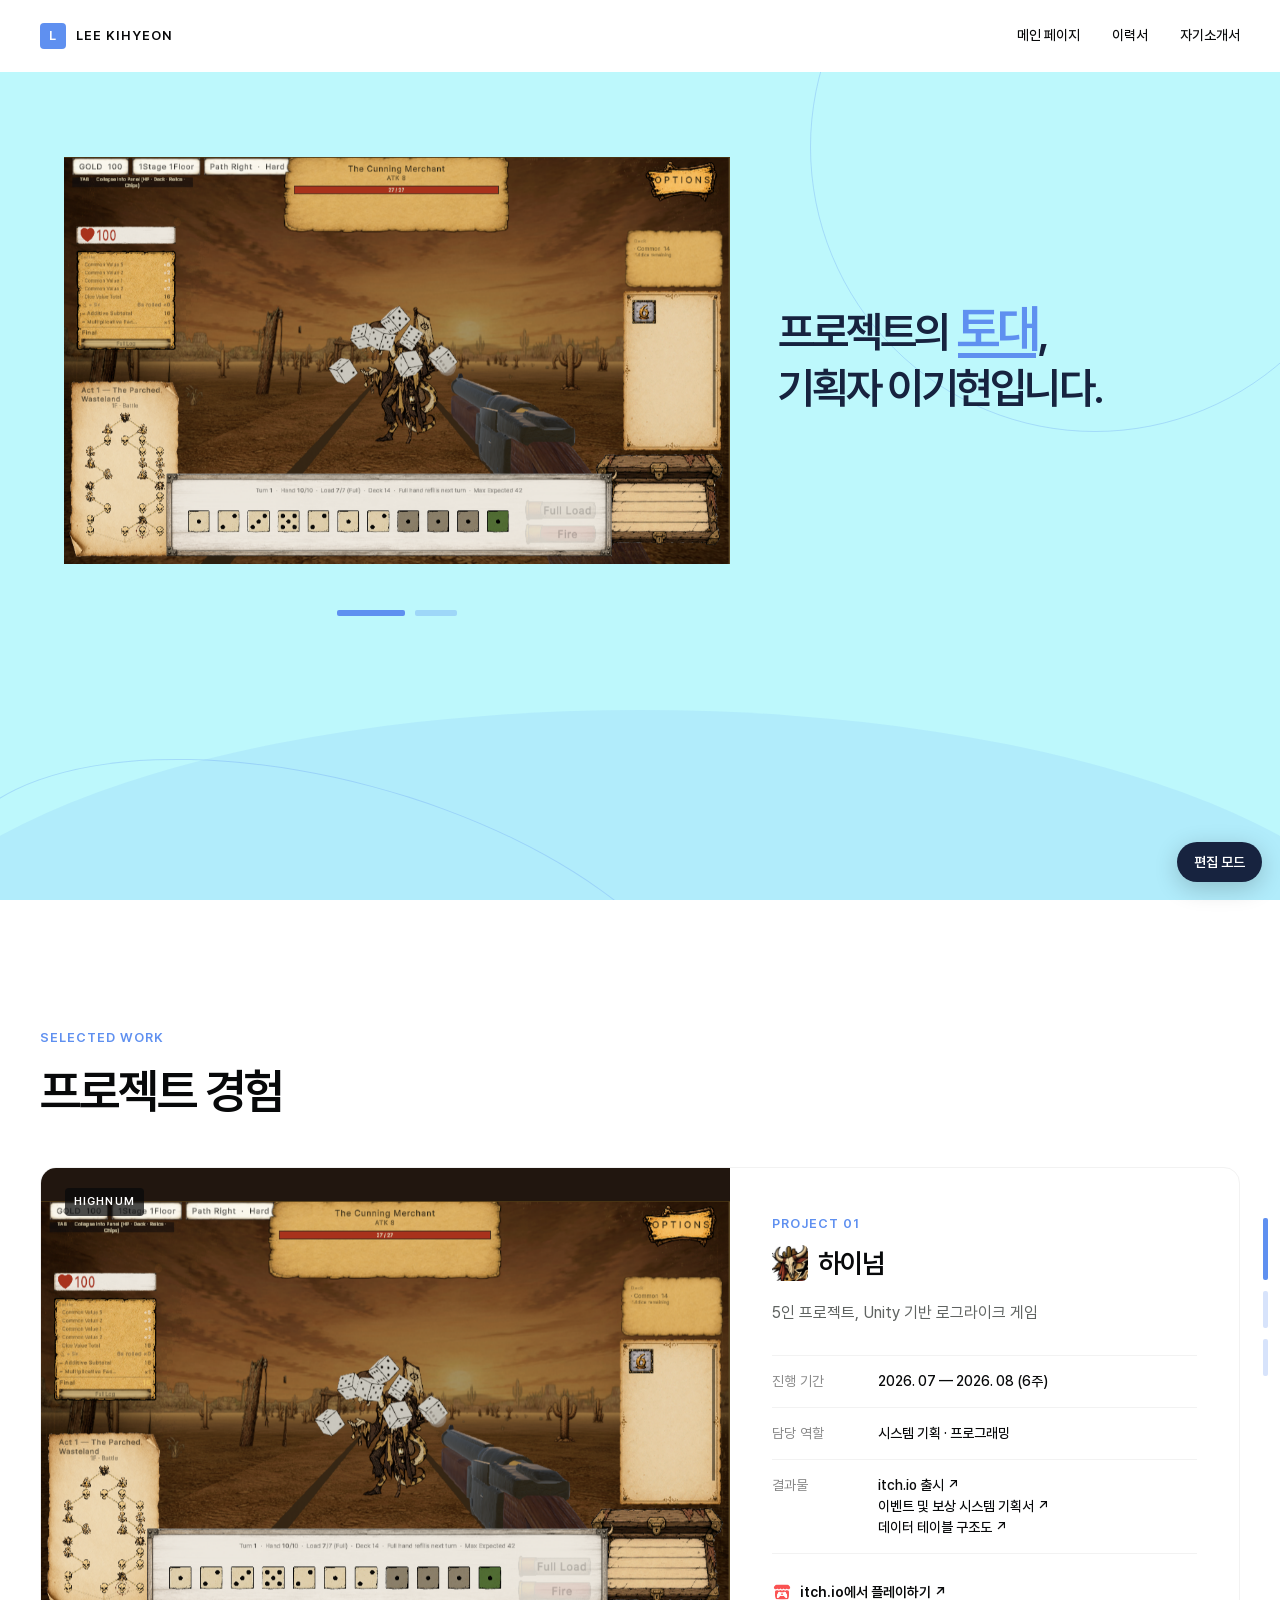
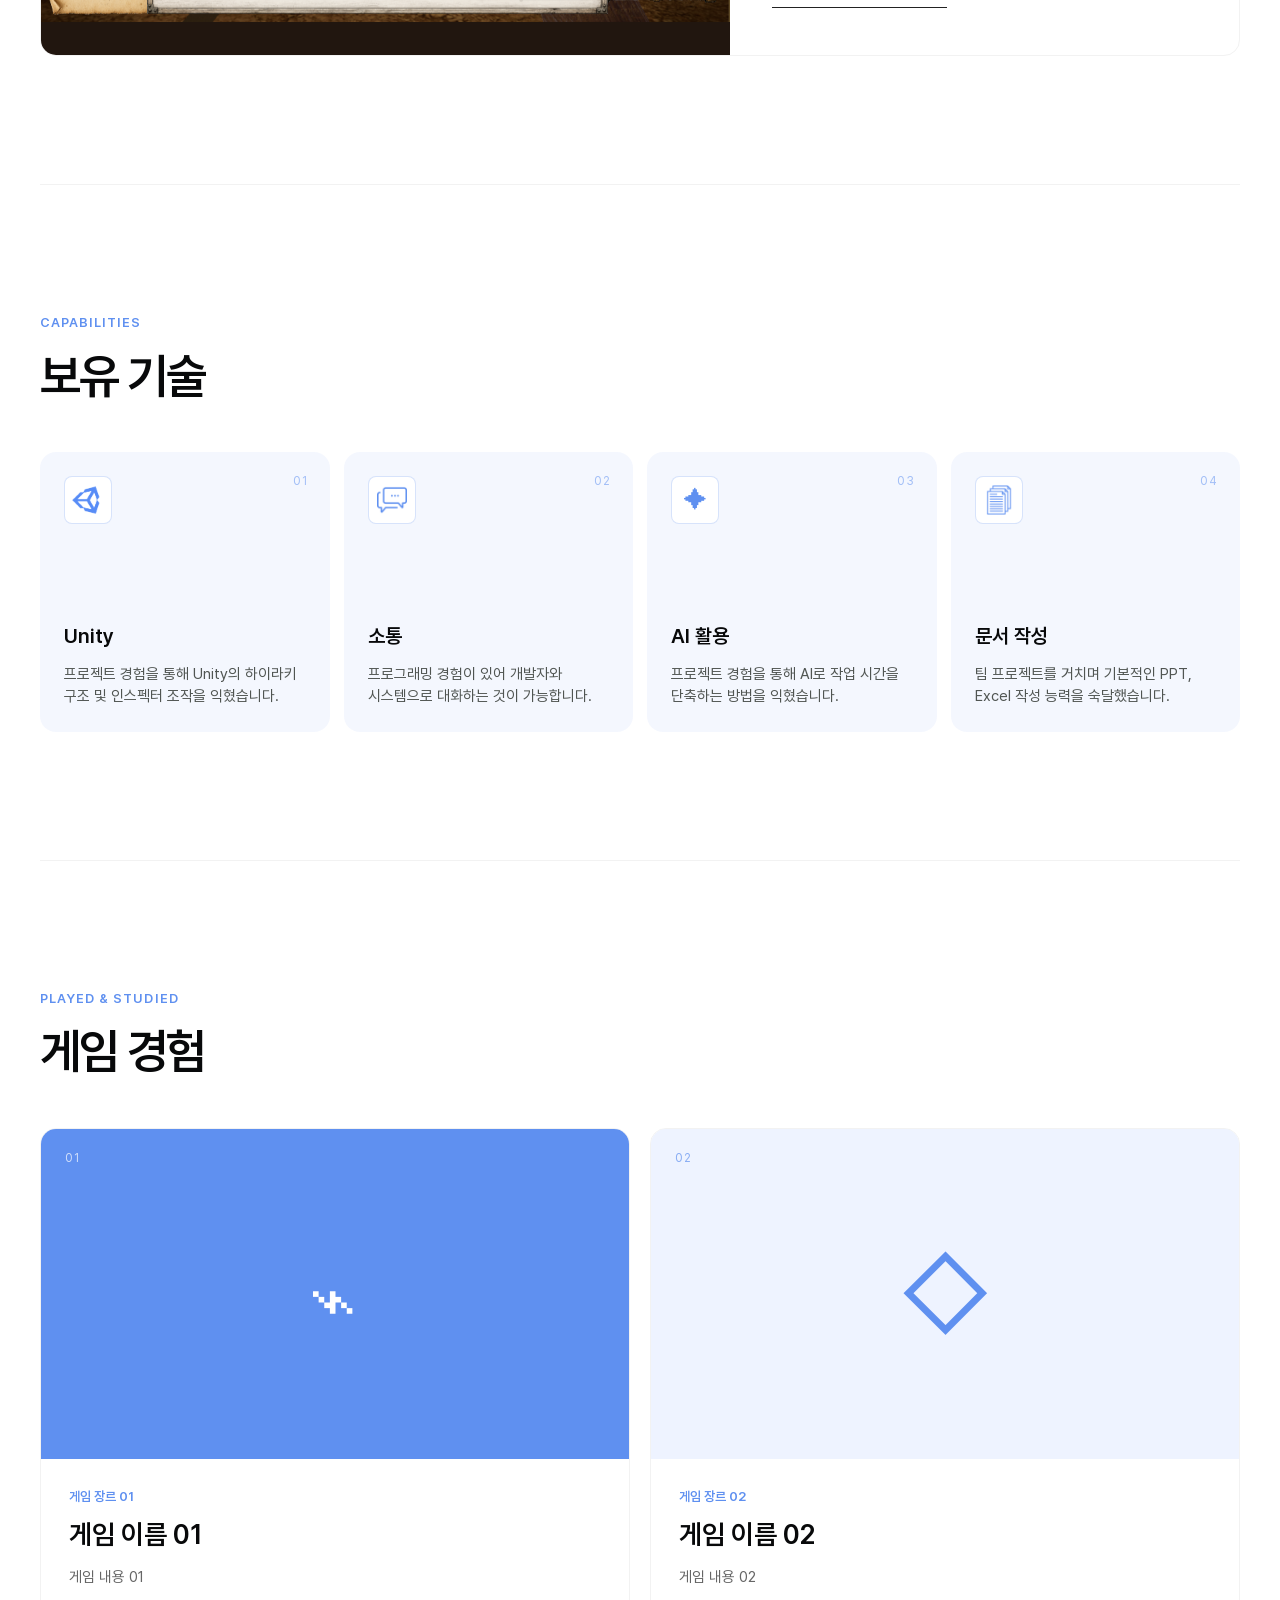
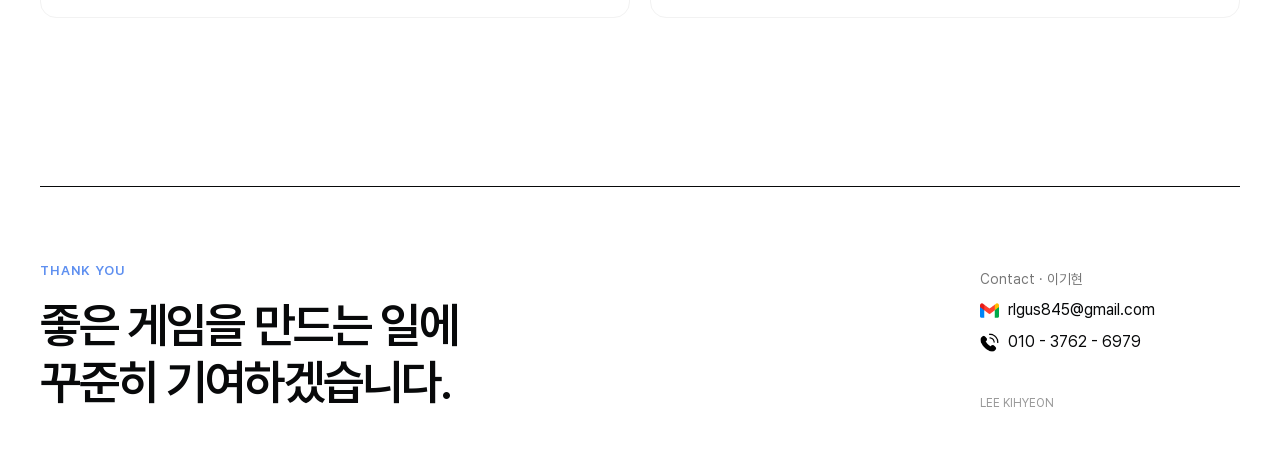
==== index.html @ 704b7b25 "Update portfolio headline and Minestock team size" ====
<!doctype html>
<html lang="ko"><head>
  <meta charset="utf-8">
  <meta name="viewport" content="width=device-width, initial-scale=1, viewport-fit=cover">
  <meta name="theme-color" content="#5F90F0">
  <title>이기현 | 게임 기획 포트폴리오</title>
  <link rel="stylesheet" href="editor.css">
  <style>
    @font-face{font-family:Pretendard;src:url("fonts/Pretendard-Regular.woff2") format("woff2");font-weight:400;font-display:swap}
    @font-face{font-family:Pretendard;src:url("fonts/Pretendard-Medium.woff2") format("woff2");font-weight:500;font-display:swap}
    @font-face{font-family:Pretendard;src:url("fonts/Pretendard-SemiBold.woff2") format("woff2");font-weight:600;font-display:swap}
    :root{--mint:#5F90F0;--ink:#08090a;--mist:#f2f2f2;--cloud:#dddddd}*{box-sizing:border-box}html{scroll-behavior:smooth;-webkit-text-size-adjust:100%}body{margin:0;color:var(--ink);background:#fff;font-family:Pretendard,-apple-system,BlinkMacSystemFont,"Apple SD Gothic Neo",sans-serif;font-size:16px;line-height:1.5;word-break:keep-all;-webkit-font-smoothing:antialiased}a{color:inherit;text-decoration:none}.topbar{position:sticky;top:0;z-index:10;display:flex;align-items:center;justify-content:space-between;height:72px;padding:0 max(24px,calc((100vw - 1200px)/2));background:#fff}.brand{display:flex;gap:10px;align-items:center;font-size:13px;font-weight:600;letter-spacing:.08em}.brand-mark{display:grid;place-items:center;width:26px;height:26px;border-radius:4px;background:var(--mint);color:#fff}nav{display:flex;gap:32px;font-size:14px;font-weight:500}nav a{padding:8px 0;border-bottom:1px solid transparent}nav a:hover{color:var(--mint);border-color:var(--mint)}
    .hero{position:relative;display:grid;min-height:calc(100svh - 72px);place-items:center;overflow:hidden;padding:80px 24px;color:#fff;background:var(--mint);isolation:isolate;text-align:center}.hero:before{position:absolute;z-index:-2;right:-10%;bottom:-45%;left:-10%;height:68%;border-radius:50% 50% 0 0;background:rgba(255,255,255,.12);content:""}.orbit{position:absolute;z-index:-1;border:1px solid rgba(255,255,255,.2);border-radius:50%}.orbit.one{top:-210px;right:-100px;width:570px;height:570px}.orbit.two{bottom:-240px;left:-5%;width:780px;height:360px;transform:rotate(15deg)}.hero-copy{max-width:850px}.eyebrow{margin:0 0 16px;color:var(--mint);font-size:13px;font-weight:600;letter-spacing:.08em}.hero .eyebrow{display:flex;justify-content:center;align-items:center;gap:9px;color:#fff}.hero .eyebrow:before{width:6px;height:6px;border-radius:50%;background:#fff;content:""}.hero h1{margin:0;font-size:clamp(44px,6vw,76px);font-weight:600;line-height:1.08;letter-spacing:-.05em}.hero em{position:relative;font-style:normal}.hero em:after{position:absolute;right:2px;bottom:-6px;left:2px;height:5px;background:#fff;content:""}.primary-button{display:inline-flex;gap:28px;align-items:center;min-height:46px;margin-top:42px;padding:10px 16px;border-radius:4px;background:var(--ink);font-size:15px;font-weight:500;box-shadow:0 2px 4px rgba(0,0,0,.08)}
    .section{max-width:1200px;margin:0 auto;padding:128px 0}.section+.section{border-top:1px solid var(--mist)}.section-heading{display:flex;align-items:end;justify-content:space-between;margin-bottom:48px}.section-heading h2{margin:0;font-size:clamp(34px,4vw,48px);line-height:1.15;letter-spacing:-.04em}.section-heading>p{margin:0;color:#666}.slider-controls{display:flex;gap:8px;align-items:center}.slider-button{display:grid;place-items:center;width:40px;height:40px;border:1px solid var(--cloud);border-radius:4px;background:#fff;color:var(--ink);font-size:20px;cursor:pointer}.slider-button:hover{border-color:var(--mint);color:var(--mint)}
    .project-viewport{margin-right:calc((1200px - 100vw)/2);padding-right:max(24px,calc((100vw - 1200px)/2));overflow:hidden}.project-track{display:flex;gap:20px;overflow-x:auto;padding:0 2px 16px;scroll-snap-type:x mandatory;scrollbar-width:thin;scrollbar-color:var(--mint) var(--mist);-webkit-overflow-scrolling:touch}.project-track::-webkit-scrollbar{height:7px}.project-track::-webkit-scrollbar-track{background:var(--mist)}.project-track::-webkit-scrollbar-thumb{background:var(--mint);border-radius:8px}.project-card{display:grid;flex:0 0 min(900px,calc(100vw - 72px));grid-template-columns:1.15fr .85fr;overflow:hidden;border:1px solid var(--mist);border-radius:16px;background:#fff;scroll-snap-align:start}.project-visual{position:relative;display:flex;align-items:center;min-height:475px;padding:32px;background:#EEF3FF}.project-card:nth-child(2) .project-visual{background:#e9ecef}.project-card:nth-child(3) .project-visual{background:#f1eee8}.visual-label{position:absolute;top:20px;left:24px;color:var(--mint);font-size:11px;font-weight:600;letter-spacing:.1em}.screen{width:100%;overflow:hidden;border-radius:12px;background:#5F90F0;color:#fff;transform:perspective(900px) rotateY(4deg);box-shadow:0 20px 50px rgba(95,144,240,.18)}.screen.gray{background:#30343a}.screen.sand{background:#4b4033}.screen-top{display:flex;align-items:center;justify-content:space-between;height:48px;padding:0 18px;border-bottom:1px solid rgba(255,255,255,.12);font-size:11px;letter-spacing:.08em}.screen-top span{opacity:.55}.screen-body{display:grid;grid-template-columns:1.4fr .8fr;min-height:270px}.map{position:relative;background:radial-gradient(circle at 42% 45%,rgba(95,144,240,.4),transparent 5%),linear-gradient(115deg,transparent 49%,rgba(255,255,255,.08) 50%,transparent 51%)}.gray .map{background:linear-gradient(145deg,#4e5965 20%,#252a30 21% 40%,#59636e 41% 60%,#30363d 61%)}.sand .map{background:radial-gradient(circle at 50% 50%,#d5bb80 1%,transparent 2%),repeating-linear-gradient(45deg,#7f6a49 0 16px,#6f5a3b 16px 32px)}.node{position:absolute;width:34px;height:34px;border:1px solid rgba(255,255,255,.25);transform:rotate(45deg)}.node:nth-child(1){top:20%;left:15%}.node:nth-child(2){top:42%;left:43%}.node:nth-child(3){top:18%;left:70%}.node:nth-child(4){top:70%;left:25%}.node:nth-child(5){top:68%;left:72%}.screen-panel{padding:32px 22px;background:rgba(0,0,0,.16)}.screen-panel span{color:#5F90F0;font-size:10px;letter-spacing:.1em}.screen-panel b{display:block;margin:14px 0;font-size:17px}.screen-panel small{font-size:12px;line-height:1.6;opacity:.6}.progress{height:4px;margin-top:34px;background:rgba(255,255,255,.14)}.progress i{display:block;width:62%;height:100%;background:#5F90F0}.project-info{padding:46px 42px}.project-index{margin:0;color:var(--mint);font-size:13px;font-weight:600;letter-spacing:.08em}.project-info h3{margin:12px 0 20px;font-size:27px;line-height:1.3;letter-spacing:-.03em}.project-summary{margin:0 0 30px;color:#5f6361}.project-info dl{margin:0;border-top:1px solid var(--mist)}.project-info dl div{display:grid;grid-template-columns:92px 1fr;gap:14px;padding:15px 0;border-bottom:1px solid var(--mist)}dt{color:#888;font-size:14px}dd{margin:0;font-size:14px;font-weight:500}.text-link{display:inline-flex;gap:30px;margin-top:28px;padding-bottom:4px;border-bottom:1px solid #222;font-size:14px;font-weight:600}
    .skill-grid{display:grid;grid-template-columns:repeat(4,1fr);gap:14px}.skill-card{position:relative;display:flex;flex-direction:column;min-height:280px;padding:24px;border-radius:16px;background:rgba(95,144,240,.055)}.skill-number{position:absolute;top:20px;right:22px;color:rgba(95,144,240,.45);font-size:12px;letter-spacing:.08em}.skill-icon{display:grid;place-items:center;width:48px;height:48px;border:1px solid rgba(95,144,240,.18);border-radius:8px;background:#fff;color:var(--mint);font-size:23px}.skill-card h3{margin:auto 0 12px;font-size:20px}.skill-card p{margin:0;color:#505552;font-size:15px}.game-grid{display:grid;grid-template-columns:1fr 1fr;gap:20px}.game-card{overflow:hidden;border:1px solid var(--mist);border-radius:16px}.game-visual{position:relative;display:grid;aspect-ratio:16/9;place-items:center;background:#5F90F0;color:#fff;font-size:90px}.game-visual.light{background:#EEF3FF;color:var(--mint)}.game-number{position:absolute;top:20px;left:24px;font-size:12px;letter-spacing:.1em;opacity:.7}.game-copy{padding:28px}.game-copy p{margin:0 0 8px;color:var(--mint);font-size:13px;font-weight:600}.game-copy h3{margin:0 0 10px;font-size:27px}.game-copy span{color:#666;font-size:15px}footer{display:grid;grid-template-columns:1fr auto;gap:60px;max-width:1200px;margin:40px auto 0;padding:74px 0 60px;border-top:1px solid var(--ink)}footer h2{margin:0;font-size:clamp(32px,4vw,48px);line-height:1.2;letter-spacing:-.04em}.footer-meta{display:flex;flex-direction:column;align-items:flex-start;justify-content:flex-end;gap:8px;min-width:260px}.footer-meta p{margin:0;color:#777;font-size:14px}.footer-meta a{border-bottom:1px solid;font-weight:600}.footer-meta .footer-phone{border:0;font-weight:400}.footer-meta small{margin-top:32px;color:#999;font-size:12px}
    @media(max-width:1248px){.section,footer{margin-right:24px;margin-left:24px}.project-viewport{margin-right:-24px;padding-right:24px}}@media(max-width:760px){.topbar{height:62px;padding:0 20px}nav{display:none}.hero{min-height:calc(100svh - 62px);padding:72px 20px 56px}.hero h1{font-size:43px}.section{margin-right:20px;margin-left:20px;padding:88px 0}.section-heading{display:block;margin-bottom:34px}.section-heading>p{margin-top:18px;font-size:15px}.slider-controls{margin-top:22px}.project-viewport{margin-right:-20px;padding-right:20px}.project-card{grid-template-columns:1fr;flex-basis:calc(100vw - 56px)}.project-visual{min-height:300px;padding:20px}.screen{transform:none}.screen-body{grid-template-columns:1fr;min-height:210px}.screen-panel{display:none}.project-info{padding:32px 24px}.project-info h3{font-size:24px}.project-info dl div{grid-template-columns:82px 1fr}.skill-grid,.game-grid{grid-template-columns:1fr}.skill-card{min-height:230px}footer{grid-template-columns:1fr;gap:45px;margin:20px 20px 0;padding:58px 0 42px}.footer-meta{min-width:0}}@media(prefers-reduced-motion:reduce){html{scroll-behavior:auto}.project-track{scroll-behavior:auto}}
    .project-screenshot{display:block;width:100%;height:100%;min-height:475px;object-fit:contain;object-position:center;border-radius:0}.project-visual.has-image{padding:0;background:#21160f}.project-visual.has-image .visual-label{z-index:1;padding:6px 9px;background:rgba(8,9,10,.72);color:#fff;border-radius:4px}@media(max-width:760px){.project-screenshot{min-height:300px}}
    .hero{display:flex;flex-direction:column;justify-content:space-between;align-items:center;min-height:calc(100svh - 72px);padding:64px 24px 34px;background:#5F90F0;text-align:center}.hero-copy{position:relative;z-index:2;align-self:flex-start;width:100%;padding:0;border:0;border-radius:0;background:transparent;backdrop-filter:none}.hero-copy h1{max-width:none;font-size:clamp(15px,4.3vw,64px);white-space:nowrap;letter-spacing:-.065em}.hero em{color:#9CFFFDFF}.hero em:after{background:#9CFFFDFF}.hero-media{display:flex;flex-direction:column;align-items:center;width:100%}.hero-gallery{position:relative;z-index:1;display:flex;width:min(1000px,100%);height:clamp(250px,39vw,440px);overflow-x:auto;border:0;border-radius:0;background:transparent;scroll-snap-type:x mandatory;scrollbar-width:none;-webkit-overflow-scrolling:touch;opacity:.38}.hero-gallery::-webkit-scrollbar{display:none}.hero-gallery img{display:block;box-sizing:border-box;flex:0 0 100%;width:100%;height:100%;padding:7%;object-fit:contain;scroll-snap-align:center}.hero-gallery-pagination{position:relative;z-index:2;bottom:auto;left:auto;display:flex;gap:10px;margin-top:-14px;transform:none}.hero-page{width:42px;height:6px;padding:0;border:0;border-radius:2px;background:rgba(255,255,255,.48);cursor:pointer;transition:width .2s,background .2s}.hero-page[aria-current="true"]{width:68px;background:#fff}.hero-page:hover{background:rgba(255,255,255,.9)}@media(max-width:760px){.hero{min-height:calc(100svh - 62px);padding:52px 20px 26px}.hero-copy h1{font-size:clamp(15px,4.3vw,64px)}.hero-gallery{width:100%;height:300px}.hero-gallery img{padding:5%}.hero-gallery-pagination{margin-top:-8px}}
    .hero-copy{position:absolute;top:50%;left:50%;z-index:2;display:flex;justify-content:center;width:100%;transform:translate(-50%,-50%);text-align:center}.hero-media{margin-top:auto}.hero h1 em{display:inline-block;font-size:calc(1em + 8px);line-height:.9}.hero-gallery img{padding:10%}.hero-gallery-pagination{margin-top:-24px}.project-title{display:flex;align-items:center;gap:10px;margin:12px 0 20px}.project-title h3{margin:0}.project-icon{width:36px;height:36px;flex:0 0 36px;border-radius:6px;object-fit:cover}.text-link .link-icon{width:20px;height:20px;flex:0 0 20px;object-fit:contain}.text-link.with-icon{gap:8px}.project-viewport{margin:0;padding:0;overflow:visible}.project-track{flex-direction:column;gap:24px;overflow:visible;padding:0;scroll-snap-type:none}.project-card{width:100%;flex:0 0 auto;scroll-margin-top:92px}.project-card:not(.is-active){display:none}.project-card.is-active{animation:project-card-in .28s ease-out}@keyframes project-card-in{from{opacity:0;transform:translateY(10px)}to{opacity:1;transform:translateY(0)}}#projects{position:relative}#projects .project-pagination{position:absolute;top:318px;right:-50px;z-index:3;display:flex;flex-direction:column;gap:11px;align-items:center}#projects .project-page{width:5px;height:37px;padding:0;border:0;border-radius:2px;background:rgba(95,144,240,.22);cursor:pointer;transition:height .2s,background .2s}#projects .project-page[aria-current="true"]{height:62px;background:var(--mint)}#projects .project-page:hover{background:rgba(95,144,240,.7)}@media(max-width:1280px){#projects .project-pagination{right:-28px}}@media(max-width:760px){.hero-gallery img{padding:8.5%}.hero-gallery-pagination{margin-top:-16px}.project-icon{width:32px;height:32px;flex-basis:32px}.project-card{flex-basis:auto}#projects .project-pagination{position:static;flex-direction:row;justify-content:center;margin-top:22px;gap:9px}#projects .project-page{width:30px;height:5px}#projects .project-page[aria-current="true"]{width:52px;height:5px}}
    footer .footer-meta a,footer .footer-meta .footer-phone{border-bottom:0;font-weight:400;text-decoration:none}.contact-item{display:flex;align-items:center;gap:9px;font-weight:400}.contact-icon{width:19px;height:19px;flex:0 0 19px;object-fit:contain}.hero{background:#BDF8FC;color:#17233F}.hero:before{background:rgba(95,144,240,.12)}.hero .orbit{border-color:rgba(95,144,240,.2)}.hero em{color:#5F90F0}.hero em:after{background:#5F90F0}.hero-page{background:rgba(95,144,240,.28)}.hero-page[aria-current="true"]{background:#5F90F0}.hero-page:hover{background:rgba(95,144,240,.6)}
    :root{--mint:#5F90F0}.hero{background:#BDF8FC;color:#17233F}.hero:before{background:rgba(95,144,240,.12)}.hero .orbit{border-color:rgba(95,144,240,.28)}.hero em{color:#5F90F0}.hero em:after{background:#5F90F0}.hero-page{background:rgba(95,144,240,.32)}.hero-page[aria-current="true"]{background:#5F90F0}.hero-page:hover{background:rgba(95,144,240,.65)}.project-visual{background:#EEF3FF}.screen,.game-visual{background:#5F90F0}.screen{box-shadow:0 20px 50px rgba(95,144,240,.22)}.map{background:radial-gradient(circle at 42% 45%,rgba(95,144,240,.4),transparent 5%),linear-gradient(115deg,transparent 49%,rgba(255,255,255,.08) 50%,transparent 51%)}.screen-panel span,.progress i{color:#5F90F0;background:#5F90F0}.skill-card{background:rgba(95,144,240,.07)}.skill-number{color:rgba(95,144,240,.55)}.skill-icon{border-color:rgba(95,144,240,.25);color:#5F90F0}.game-visual.light{background:#EEF3FF;color:#5F90F0}#projects .project-page{background:rgba(95,144,240,.25)}#projects .project-page:hover{background:rgba(95,144,240,.72)}
    .skill-icon img{display:block;width:30px;height:30px;object-fit:contain}.skill-card:first-child .skill-icon img{transform:translateX(-2px)}
    .hero{display:grid;grid-template-columns:minmax(0,min(835px,52vw)) minmax(0,1fr);grid-template-rows:1fr;gap:48px;align-items:start;justify-items:stretch;min-height:calc(100svh - 72px);padding:84px max(5vw,calc((100vw - 1724px)/2)) 88px;text-align:left}.hero-copy{position:relative;top:auto;left:auto;z-index:2;display:flex;grid-column:2;grid-row:1;align-items:center;justify-content:flex-start;align-self:start;width:auto;height:min(512px,31.9vw);margin-top:0;transform:none;text-align:left}.hero-copy h1{max-width:590px;font-size:clamp(40px,3.35vw,64px);line-height:1.32;white-space:normal;letter-spacing:-.065em}.hero-copy h1 .hero-line-break{display:block}.hero-media{position:relative;z-index:1;grid-column:1;grid-row:1;align-self:start;justify-self:start;width:100%;max-width:850px;margin:0;padding-bottom:44px}.hero-gallery{width:100%;height:auto;aspect-ratio:1.63}.hero-gallery img{padding:0;object-fit:contain}.hero-gallery-pagination{justify-content:center;margin-top:46px}@media(max-width:960px){.hero{display:flex;flex-direction:column;justify-content:flex-start;gap:34px;align-items:stretch;min-height:calc(100svh - 62px);padding:54px 20px 34px}.hero-copy{order:1;display:block;align-self:stretch;height:auto;margin:0;text-align:center}.hero-copy h1{max-width:none;font-size:clamp(28px,7vw,48px);line-height:1.2}.hero-copy h1 .hero-line-break{display:inline}.hero-media{order:2;align-self:center;width:min(100%,720px);padding-bottom:24px}.hero-gallery-pagination{margin-top:12px}}
    .hero-gallery{opacity:1}
  </style>
</head>
<body class="">
  <header class="topbar"><a class="brand" href="index.html"><span class="brand-mark">L</span><span>LEE KIHYEON</span></a><nav aria-label="페이지 이동"><a class="active" href="index.html">메인 페이지</a><a href="resume.html">이력서</a><a href="cover-letter.html">자기소개서</a></nav></header>
  <main>
    <section class="hero" id="top"><i class="orbit one"></i><i class="orbit two"></i><div class="hero-copy"><h1 class="">프로젝트의 <em>토대</em>,<br>기획자 이기현입니다.</h1></div><div class="hero-media"><div class="hero-gallery" id="heroGallery" aria-label="프로젝트 게임 이미지 갤러리"><img src="images/highnum.png" alt="하이넘 게임 플레이 화면"><img src="images/minestock.png" alt="마인스톡 게임 화면"></div><div class="hero-gallery-pagination" aria-label="프로젝트 이미지 선택"><button class="hero-page" type="button" data-hero-page="0" aria-label="하이넘 이미지 보기" aria-current="true"></button><button class="hero-page" type="button" data-hero-page="1" aria-label="마인스톡 이미지 보기" aria-current="false"></button></div></div></section>
    <section class="section" id="projects"><div class="section-heading"><div><p class="eyebrow">SELECTED WORK</p><h2>프로젝트 경험</h2></div><div class="project-pagination" aria-label="프로젝트 선택"><button class="project-page" type="button" data-project-page="0" aria-label="PROJECT 01 보기" aria-current="true"></button><button class="project-page" type="button" data-project-page="1" aria-label="PROJECT 02 보기" aria-current="false"></button><button class="project-page" type="button" data-project-page="2" aria-label="PROJECT 03 보기" aria-current="false"></button></div></div><div class="project-viewport"><div class="project-track" id="projectTrack">
      <article class="project-card is-active" aria-hidden="false"><div class="project-visual has-image"><div class="visual-label">HIGHNUM</div><img class="project-screenshot" src="images/highnum.png" alt="하이넘 게임 플레이 화면"></div><div class="project-info"><p class="project-index">PROJECT 01</p><div class="project-title"><img class="project-icon" src="images/highnum-icon.png" alt="하이넘 아이콘"><h3>하이넘</h3></div><p class="project-summary">5인 프로젝트, Unity 기반 로그라이크 게임</p><dl><div><dt>진행 기간</dt><dd>2026. 07 — 2026. 08 (6주)</dd></div><div><dt>담당 역할</dt><dd>시스템 기획 · 프로그래밍</dd></div><div><dt>결과물</dt><dd><a href="https://panasaga.itch.io/highnum" target="_blank" rel="noopener noreferrer">itch.io 출시 ↗</a><br><a href="https://drive.google.com/file/d/1bH8mo7WPFVuDRl3oOy-CSsLxg3vRgLzZ/view?usp=drive_link" target="_blank" rel="noopener noreferrer">이벤트 및 보상 시스템 기획서 ↗</a><br><a href="https://drive.google.com/file/d/1QoIE6mO0nk5Xbg2mynd-JQXiUhP5mNI3/view?usp=drive_link" target="_blank" rel="noopener noreferrer">데이터 테이블 구조도 ↗</a></dd></div></dl><a class="text-link with-icon" href="https://panasaga.itch.io/highnum" target="_blank" rel="noopener noreferrer"><img class="link-icon" src="images/itch-icon.png" alt="">itch.io에서 플레이하기 ↗</a></div></article>
      <article class="project-card" aria-hidden="true"><div class="project-visual has-image"><div class="visual-label">MINESTOCK</div><img class="project-screenshot" src="images/minestock.png" alt="마인스톡 게임 플레이 화면"></div><div class="project-info"><p class="project-index">PROJECT 02</p><div class="project-title"><img class="project-icon" src="images/minestock-icon.png" alt="마인스톡 아이콘"><h3>마인스톡</h3></div><p class="project-summary">3인 프로젝트, Unity 기반 클리커 게임</p><dl><div><dt>진행 기간</dt><dd>2026. 06 — 2026. 07 (3주)</dd></div><div><dt>담당 역할</dt><dd>이미지 리소스 · 사운드 리소스</dd></div><div><dt>결과물</dt><dd><a href="https://docs.google.com/spreadsheets/d/14z6vJ1G5oFnON3kpvcNvYBlzzcKoESQh-5h1Ldtansw/edit?usp=drive_link" target="_blank" rel="noopener noreferrer">리소스 명세서 ↗</a><br><a href="https://drive.google.com/drive/folders/1u8IeS9hOO1J9t3b3Bjmz3twvjLvbykMA?usp=drive_link" target="_blank" rel="noopener noreferrer">리소스 모음 폴더 ↗</a></dd></div></dl></div></article>
      <article class="project-card" aria-hidden="true"><div class="project-visual"><div class="visual-label">PROJECT IMAGE · 03</div><div class="screen sand"><div class="screen-top"><b>WAYFARER</b><span>PROTOTYPE</span></div><div class="screen-body"><div class="map"><i class="node"></i><i class="node"></i><i class="node"></i><i class="node"></i><i class="node"></i></div><div class="screen-panel"><span>OBJECTIVE</span><b>준비 → 여정 → 귀환</b><small>제한된 자원 속에서 나만의 경로를 설계합니다.</small><div class="progress"><i style="width:45%"></i></div></div></div></div></div><div class="project-info"><p class="project-index">PROJECT 03</p><h3>세 번째 프로젝트를 입력해주세요</h3><p class="project-summary">프로젝트의 핵심 재미와 본인이 기여한 결과를 간결하게 작성하세요.</p><dl><div><dt>진행 기간</dt><dd>2023. 04 — 2023. 08</dd></div><div><dt>담당 역할</dt><dd>밸런스 기획 · 데이터 설계</dd></div><div><dt>결과물</dt><dd>밸런스 테이블, 경제 시스템 문서</dd></div></dl></div></article>
    </div></div></section>
    <section class="section" id="skills"><div class="section-heading"><div><p class="eyebrow">CAPABILITIES</p><h2>보유 기술</h2></div></div><div class="skill-grid"><article class="skill-card"><span class="skill-number">01</span><div class="skill-icon"><img src="images/unity.png?v=2" alt="Unity"></div><h3>Unity</h3><p>프로젝트 경험을 통해 Unity의 하이라키 구조 및 인스펙터 조작을 익혔습니다.</p></article><article class="skill-card"><span class="skill-number">02</span><div class="skill-icon"><img src="images/communication.png?v=1" alt="소통"></div><h3>소통</h3><p>프로그래밍 경험이 있어 개발자와 시스템으로 대화하는 것이 가능합니다.</p></article><article class="skill-card"><span class="skill-number">03</span><div class="skill-icon">✦</div><h3 class="">AI 활용</h3><p>프로젝트 경험을 통해 AI로 작업 시간을 단축하는 방법을 익혔습니다.</p></article><article class="skill-card"><span class="skill-number">04</span><div class="skill-icon"><img src="images/document.png?v=1" alt="문서"></div><h3 class="">문서 작성</h3><p class="">팀 프로젝트를 거치며 기본적인 PPT, Excel 작성 능력을 숙달했습니다.</p></article></div></section>
    <section class="section" id="games"><div class="section-heading"><div><p class="eyebrow">PLAYED &amp; STUDIED</p><h2>게임 경험</h2></div></div><div class="game-grid"><article class="game-card"><div class="game-visual"><span class="game-number">01</span>⌁</div><div class="game-copy"><p>게임 장르 01</p><h3>게임 이름 01</h3><span>게임 내용 01</span></div></article><article class="game-card"><div class="game-visual light"><span class="game-number">02</span>◇</div><div class="game-copy"><p>게임 장르 02</p><h3>게임 이름 02</h3><span>게임 내용 02</span></div></article></div></section>
  </main>
  <footer id="contact" class=""><div><p class="eyebrow">THANK YOU</p><h2>좋은 게임을 만드는 일에<br>꾸준히 기여하겠습니다.</h2></div><div class="footer-meta"><p>Contact · 이기현</p><div class="contact-item"><img class="contact-icon" src="images/gmail-icon.png" alt="Gmail"><span>rlgus845@gmail.com</span></div><div class="contact-item"><img class="contact-icon" src="images/phone-icon.png" alt="전화"><span class="footer-phone">010 - 3762 - 6979</span></div><small>LEE KIHYEON</small></div></footer>
  <script>
    const projectCards=[...document.querySelectorAll('#projectTrack .project-card')];
    const projectPages=[...document.querySelectorAll('[data-project-page]')];
    let activeProject=0;
    let projectWheelLocked=false;
    const showProject=(index)=>{
      activeProject=Math.max(0,Math.min(index,projectCards.length-1));
      projectCards.forEach((card,cardIndex)=>{
        const isActive=cardIndex===activeProject;
        card.classList.toggle('is-active',isActive);
        card.setAttribute('aria-hidden',String(!isActive));
      });
      projectPages.forEach((page,pageIndex)=>page.setAttribute('aria-current',String(pageIndex===activeProject)));
    };
    projectPages.forEach(page=>page.addEventListener('click',()=>showProject(Number(page.dataset.projectPage))));
    document.getElementById('projectTrack').addEventListener('wheel',(event)=>{
      if(!event.deltaY)return;
      event.preventDefault();
      if(projectWheelLocked)return;
      projectWheelLocked=true;
      showProject(activeProject+(event.deltaY>0?1:-1));
      window.setTimeout(()=>{projectWheelLocked=false},420);
    },{passive:false});
    showProject(0);
    const heroGallery=document.getElementById('heroGallery');
    const heroPages=[...document.querySelectorAll('[data-hero-page]')];
    const heroImageCount=heroGallery.querySelectorAll('img').length;
    const heroIndex=()=>Math.round(heroGallery.scrollLeft/heroGallery.clientWidth);
    const updateHeroPages=()=>heroPages.forEach((page,index)=>page.setAttribute('aria-current',String(index===heroIndex())));
    const goToHero=(index)=>heroGallery.scrollTo({left:(index+heroImageCount)%heroImageCount*heroGallery.clientWidth,behavior:'smooth'});
    heroPages.forEach(page=>page.addEventListener('click',()=>goToHero(Number(page.dataset.heroPage))));
    heroGallery.addEventListener('scroll',updateHeroPages,{passive:true});
    updateHeroPages();
    setInterval(()=>goToHero(heroIndex()+1),10000);
  </script>
  <script src="editor.js"></script>




</body></html>
---- editor.css ----
.editor-toggle{position:fixed;right:18px;bottom:18px;z-index:10001;padding:12px 17px;border:0;border-radius:999px;background:#17233f;color:#fff;font:600 14px Pretendard,sans-serif;box-shadow:0 6px 24px #0003;cursor:pointer}.editor-panel{position:fixed;right:18px;bottom:72px;z-index:10000;display:none;width:min(370px,calc(100vw - 24px));max-height:calc(100vh - 96px);overflow:auto;padding:16px;border:1px solid #d9e3f6;border-radius:15px;background:#fffe;box-shadow:0 16px 45px #17233f33;color:#17233f;font:14px/1.35 Pretendard,sans-serif}.editor-on .editor-panel{display:block}.editor-head{display:flex;justify-content:space-between;gap:10px}.editor-controls{display:grid;grid-template-columns:repeat(3,1fr);gap:8px;margin-top:11px;padding-top:11px;border-top:1px solid #e5eaf3}.editor-panel button,.editor-panel input,.editor-panel select{box-sizing:border-box;width:100%;height:36px;border:1px solid #cbd7eb;border-radius:8px;background:#fff;color:#17233f;font:inherit}.editor-panel button{cursor:pointer}.editor-panel label{display:grid;gap:3px;color:#667085;font-size:11px}.editor-panel input[type=color]{padding:3px}.editor-panel input[type=file]{display:none}.editor-help,.editor-message{margin:9px 0 0;color:#667085;font-size:11px}.editor-message{min-height:15px;color:#356fdc}.editor-on [data-editable]{outline:1px dashed #5f90f077;outline-offset:3px;cursor:text}.editor-on .editor-selected{outline:3px solid #5f90f0!important;outline-offset:4px!important}.editor-on .editor-layout{resize:both;overflow:auto}.editor-image{display:block;max-width:100%;height:auto;margin:12px 0}.editor-danger{color:#b42318!important}@media(max-width:640px){.editor-toggle{right:12px;bottom:12px}.editor-panel{right:12px;bottom:64px}}
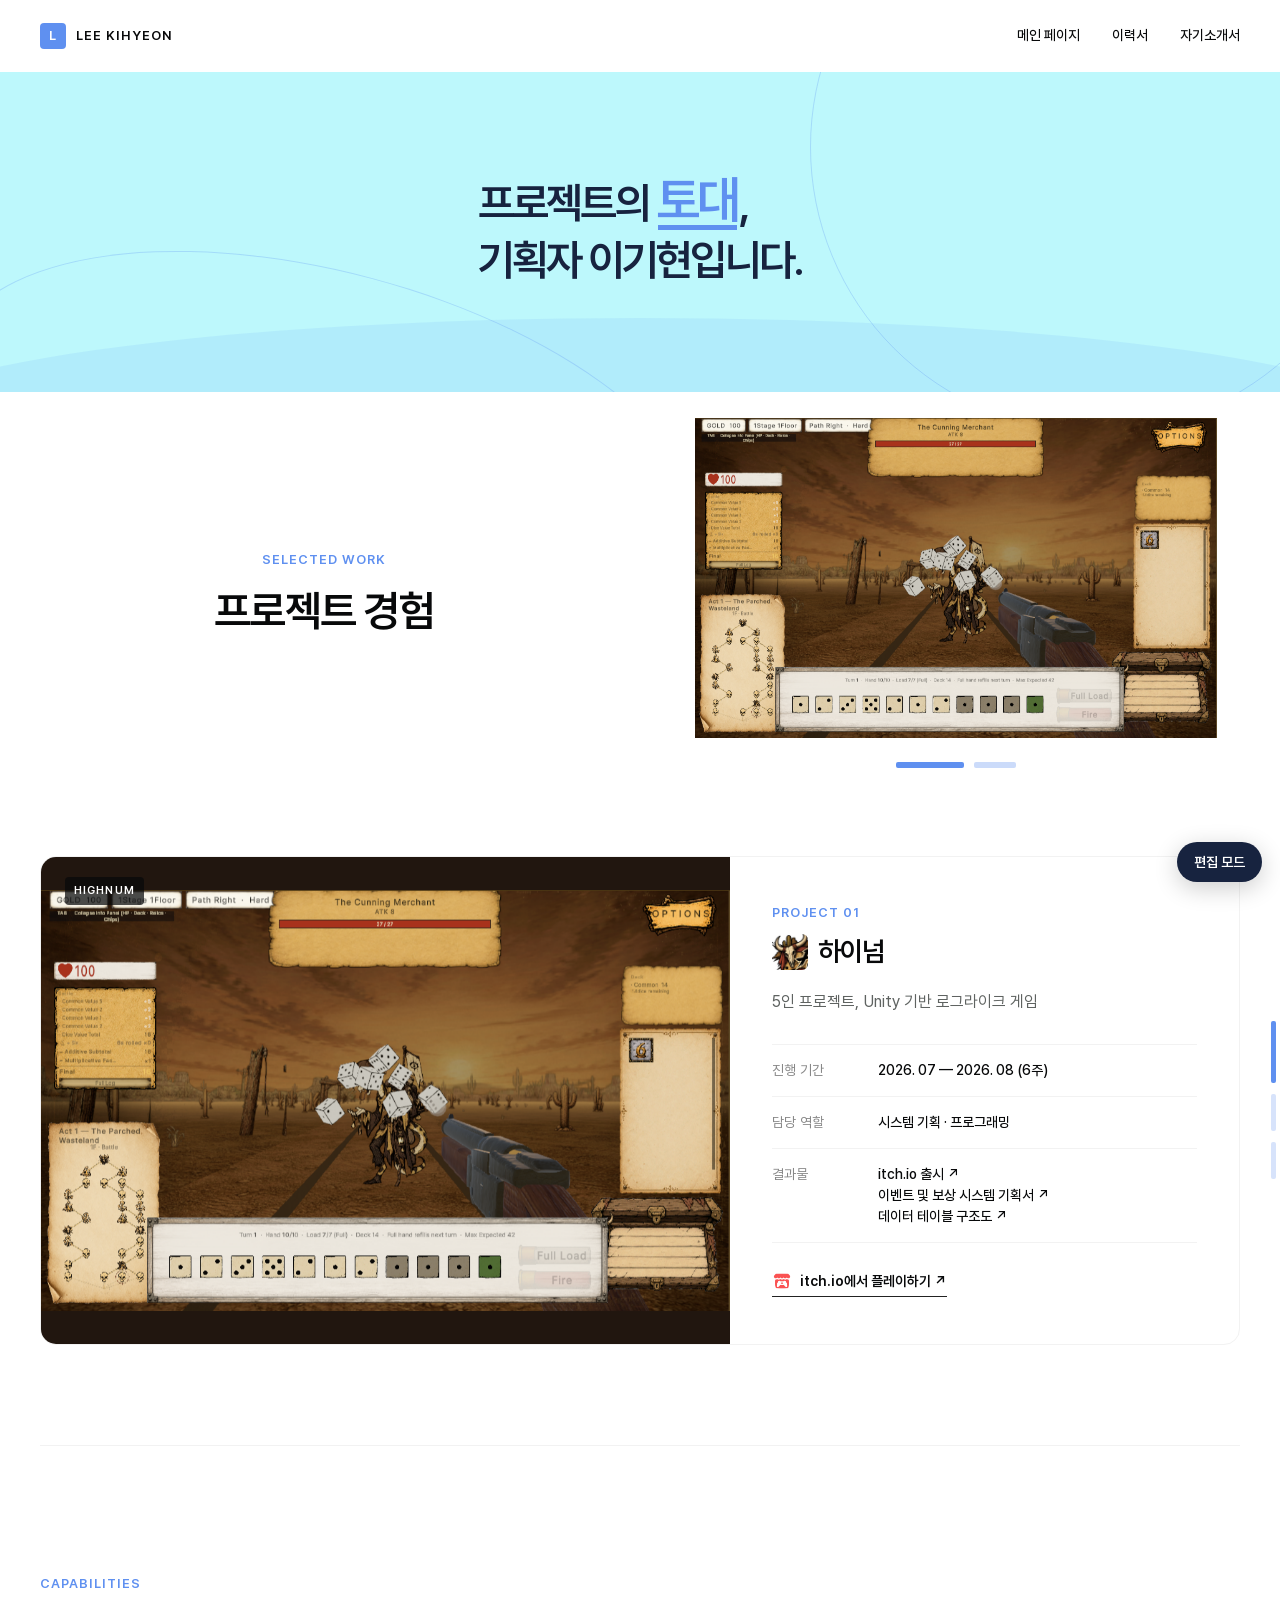
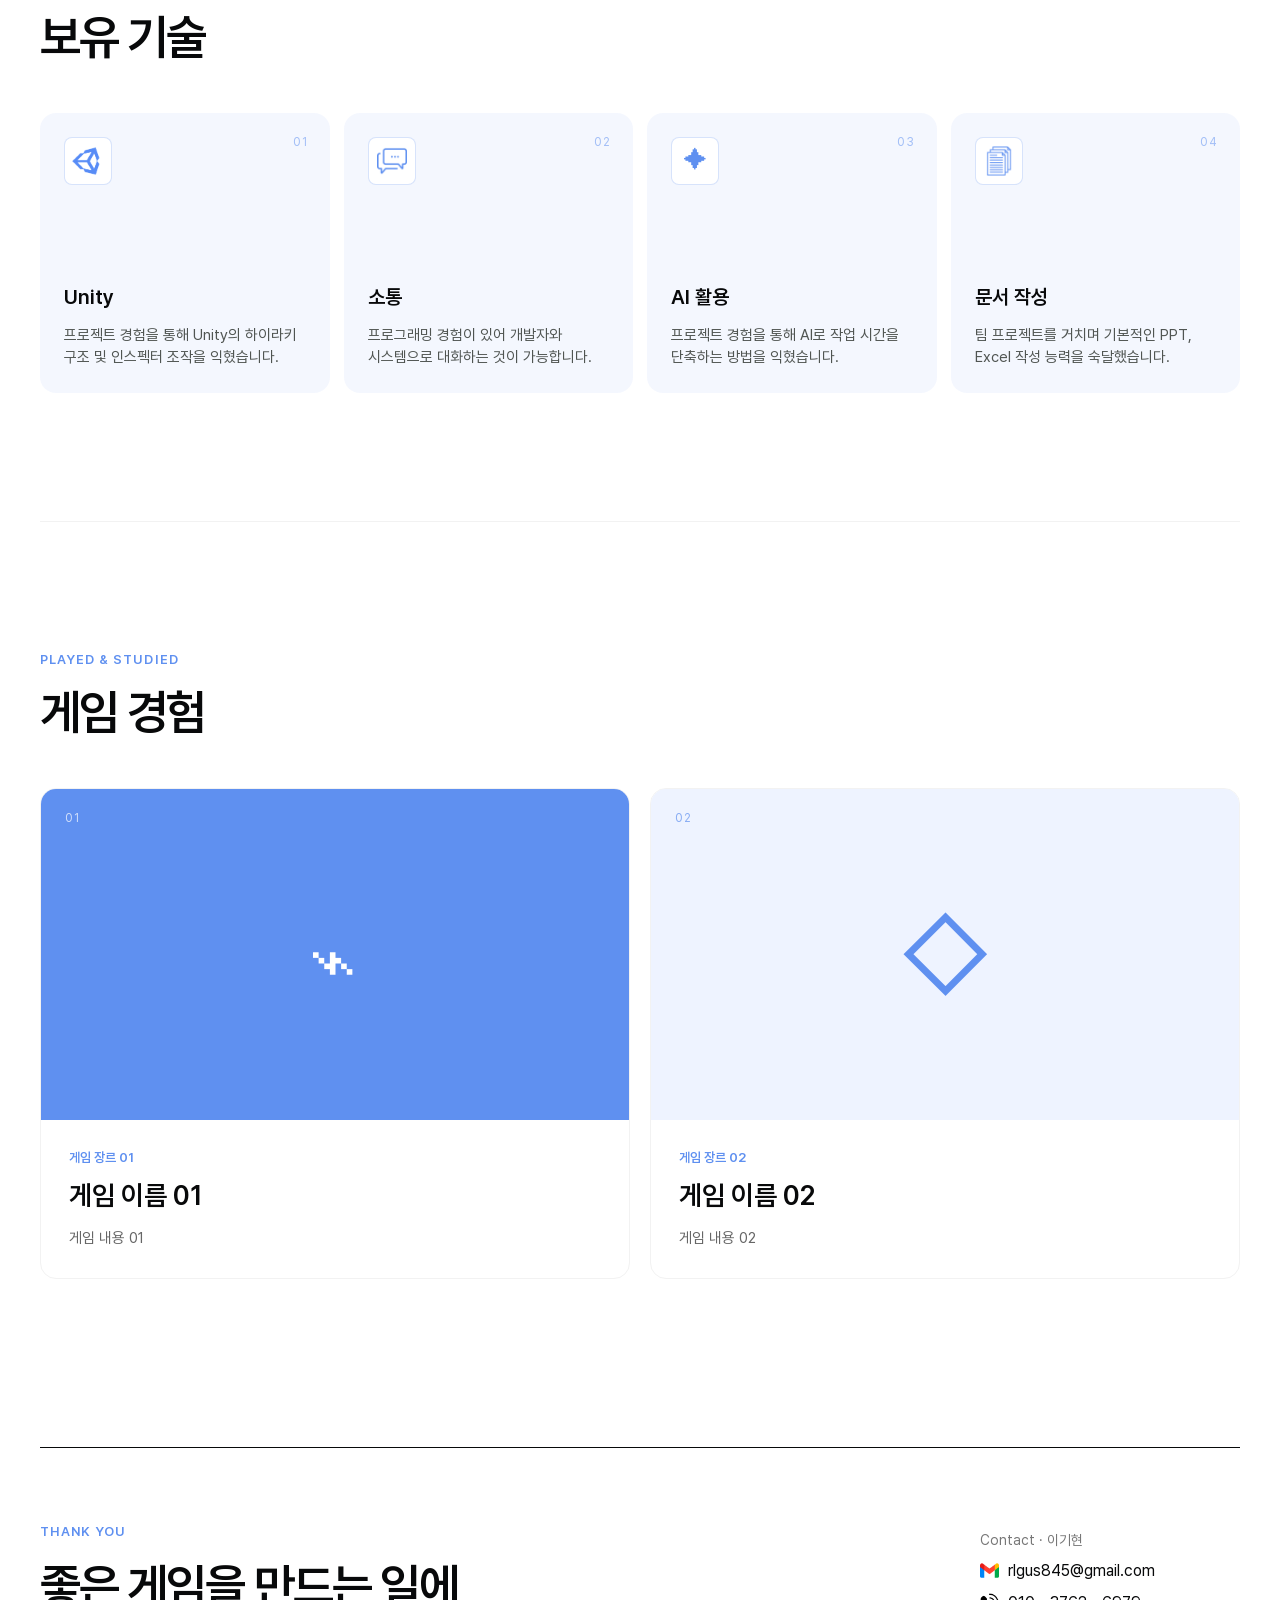
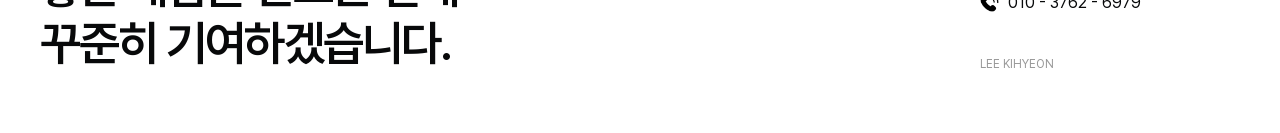
==== commit 6b5caa12: "Rearrange main introduction and project gallery" ====
--- a/index.html
+++ b/index.html
@@ -23,13 +23,88 @@
     .skill-icon img{display:block;width:30px;height:30px;object-fit:contain}.skill-card:first-child .skill-icon img{transform:translateX(-2px)}
     .hero{display:grid;grid-template-columns:minmax(0,min(835px,52vw)) minmax(0,1fr);grid-template-rows:1fr;gap:48px;align-items:start;justify-items:stretch;min-height:calc(100svh - 72px);padding:84px max(5vw,calc((100vw - 1724px)/2)) 88px;text-align:left}.hero-copy{position:relative;top:auto;left:auto;z-index:2;display:flex;grid-column:2;grid-row:1;align-items:center;justify-content:flex-start;align-self:start;width:auto;height:min(512px,31.9vw);margin-top:0;transform:none;text-align:left}.hero-copy h1{max-width:590px;font-size:clamp(40px,3.35vw,64px);line-height:1.32;white-space:normal;letter-spacing:-.065em}.hero-copy h1 .hero-line-break{display:block}.hero-media{position:relative;z-index:1;grid-column:1;grid-row:1;align-self:start;justify-self:start;width:100%;max-width:850px;margin:0;padding-bottom:44px}.hero-gallery{width:100%;height:auto;aspect-ratio:1.63}.hero-gallery img{padding:0;object-fit:contain}.hero-gallery-pagination{justify-content:center;margin-top:46px}@media(max-width:960px){.hero{display:flex;flex-direction:column;justify-content:flex-start;gap:34px;align-items:stretch;min-height:calc(100svh - 62px);padding:54px 20px 34px}.hero-copy{order:1;display:block;align-self:stretch;height:auto;margin:0;text-align:center}.hero-copy h1{max-width:none;font-size:clamp(28px,7vw,48px);line-height:1.2}.hero-copy h1 .hero-line-break{display:inline}.hero-media{order:2;align-self:center;width:min(100%,720px);padding-bottom:24px}.hero-gallery-pagination{margin-top:12px}}
     .hero-gallery{opacity:1}
+
+    /* Centered introduction followed by the project heading and gallery. */
+    .hero {
+      display: grid;
+      grid-template-columns: 1fr;
+      min-height: 320px;
+      padding: 64px 24px;
+      place-items: center;
+      text-align: center;
+    }
+    .hero-copy {
+      position: relative;
+      grid-column: auto;
+      grid-row: auto;
+      align-self: center;
+      justify-self: center;
+      width: fit-content;
+      height: auto;
+      text-align: left;
+    }
+    .hero-copy h1 {
+      max-width: none;
+      font-size: clamp(36px, 3.35vw, 64px);
+      line-height: 1.32;
+    }
+    #projects {
+      max-width: 1600px;
+      margin: 0 auto;
+      padding: 26px 0 100px;
+    }
+    #projects .projects-intro {
+      display: grid;
+      grid-template-columns: minmax(0, 1fr) minmax(0, 1fr);
+      gap: 64px;
+      align-items: center;
+      margin-bottom: 88px;
+    }
+    .projects-intro > div:first-child {text-align: center;}
+    #projects .projects-intro h2 {font-size: clamp(34px, 3.35vw, 64px);}
+    .projects-intro .hero-media {
+      grid-column: auto;
+      grid-row: auto;
+      align-self: center;
+      max-width: none;
+      padding-bottom: 0;
+    }
+    .projects-intro .hero-gallery {aspect-ratio: 16 / 9;}
+    .projects-intro .hero-gallery-pagination {margin-top: 24px;}
+    .projects-intro .hero-page {background: rgba(95,144,240,.32);}
+    .projects-intro .hero-page[aria-current="true"] {background: var(--mint);}
+    .projects-intro .hero-page:hover {background: rgba(95,144,240,.65);}
+    #projects .project-viewport {position: relative;max-width: 1200px;margin: 0 auto;}
+    #projects .project-pagination {top: 50%;right: -36px;transform: translateY(-50%);}
+    @media (max-width: 1680px) {
+      #projects {margin-right: 40px;margin-left: 40px;}
+    }
+    @media (max-width: 960px) {
+      .hero {min-height: 280px;padding: 60px 20px;}
+      .hero-copy {display: block;align-self: center;}
+      .hero-copy h1 {font-size: clamp(28px, 5vw, 48px);}
+      #projects {margin-right: 24px;margin-left: 24px;padding-top: 32px;}
+      #projects .projects-intro {gap: 28px;margin-bottom: 64px;}
+      #projects .projects-intro h2 {font-size: 34px;}
+      #projects .project-pagination {right: -18px;}
+    }
+    @media (max-width: 760px) {
+      .hero {min-height: 250px;padding: 48px 20px;}
+      .hero-copy h1 {font-size: clamp(26px, 6.8vw, 40px);}
+      #projects {margin-right: 20px;margin-left: 20px;padding-top: 40px;padding-bottom: 72px;}
+      #projects .projects-intro {grid-template-columns: minmax(0, 1fr);gap: 28px;margin-bottom: 48px;}
+      .projects-intro .hero-media {width: 100%;}
+      .projects-intro .hero-gallery-pagination {margin-top: 18px;}
+      #projects .project-viewport {display: flex;flex-direction: column;}
+      #projects .project-pagination {position: static;order: 2;transform: none;}
+    }
   </style>
 </head>
 <body class="">
   <header class="topbar"><a class="brand" href="index.html"><span class="brand-mark">L</span><span>LEE KIHYEON</span></a><nav aria-label="페이지 이동"><a class="active" href="index.html">메인 페이지</a><a href="resume.html">이력서</a><a href="cover-letter.html">자기소개서</a></nav></header>
   <main>
-    <section class="hero" id="top"><i class="orbit one"></i><i class="orbit two"></i><div class="hero-copy"><h1 class="">프로젝트의 <em>토대</em>,<br>기획자 이기현입니다.</h1></div><div class="hero-media"><div class="hero-gallery" id="heroGallery" aria-label="프로젝트 게임 이미지 갤러리"><img src="images/highnum.png" alt="하이넘 게임 플레이 화면"><img src="images/minestock.png" alt="마인스톡 게임 화면"></div><div class="hero-gallery-pagination" aria-label="프로젝트 이미지 선택"><button class="hero-page" type="button" data-hero-page="0" aria-label="하이넘 이미지 보기" aria-current="true"></button><button class="hero-page" type="button" data-hero-page="1" aria-label="마인스톡 이미지 보기" aria-current="false"></button></div></div></section>
-    <section class="section" id="projects"><div class="section-heading"><div><p class="eyebrow">SELECTED WORK</p><h2>프로젝트 경험</h2></div><div class="project-pagination" aria-label="프로젝트 선택"><button class="project-page" type="button" data-project-page="0" aria-label="PROJECT 01 보기" aria-current="true"></button><button class="project-page" type="button" data-project-page="1" aria-label="PROJECT 02 보기" aria-current="false"></button><button class="project-page" type="button" data-project-page="2" aria-label="PROJECT 03 보기" aria-current="false"></button></div></div><div class="project-viewport"><div class="project-track" id="projectTrack">
+    <section class="hero" id="top"><i class="orbit one"></i><i class="orbit two"></i><div class="hero-copy"><h1 class="">프로젝트의 <em>토대</em>,<br>기획자 이기현입니다.</h1></div></section>
+    <section class="section" id="projects"><div class="section-heading projects-intro"><div><p class="eyebrow">SELECTED WORK</p><h2>프로젝트 경험</h2></div><div class="hero-media"><div class="hero-gallery" id="heroGallery" aria-label="프로젝트 게임 이미지 갤러리"><img src="images/highnum.png" alt="하이넘 게임 플레이 화면"><img src="images/minestock.png" alt="마인스톡 게임 화면"></div><div class="hero-gallery-pagination" aria-label="프로젝트 이미지 선택"><button class="hero-page" type="button" data-hero-page="0" aria-label="하이넘 이미지 보기" aria-current="true"></button><button class="hero-page" type="button" data-hero-page="1" aria-label="마인스톡 이미지 보기" aria-current="false"></button></div></div></div><div class="project-viewport"><div class="project-pagination" aria-label="프로젝트 선택"><button class="project-page" type="button" data-project-page="0" aria-label="PROJECT 01 보기" aria-current="true"></button><button class="project-page" type="button" data-project-page="1" aria-label="PROJECT 02 보기" aria-current="false"></button><button class="project-page" type="button" data-project-page="2" aria-label="PROJECT 03 보기" aria-current="false"></button></div><div class="project-track" id="projectTrack">
       <article class="project-card is-active" aria-hidden="false"><div class="project-visual has-image"><div class="visual-label">HIGHNUM</div><img class="project-screenshot" src="images/highnum.png" alt="하이넘 게임 플레이 화면"></div><div class="project-info"><p class="project-index">PROJECT 01</p><div class="project-title"><img class="project-icon" src="images/highnum-icon.png" alt="하이넘 아이콘"><h3>하이넘</h3></div><p class="project-summary">5인 프로젝트, Unity 기반 로그라이크 게임</p><dl><div><dt>진행 기간</dt><dd>2026. 07 — 2026. 08 (6주)</dd></div><div><dt>담당 역할</dt><dd>시스템 기획 · 프로그래밍</dd></div><div><dt>결과물</dt><dd><a href="https://panasaga.itch.io/highnum" target="_blank" rel="noopener noreferrer">itch.io 출시 ↗</a><br><a href="https://drive.google.com/file/d/1bH8mo7WPFVuDRl3oOy-CSsLxg3vRgLzZ/view?usp=drive_link" target="_blank" rel="noopener noreferrer">이벤트 및 보상 시스템 기획서 ↗</a><br><a href="https://drive.google.com/file/d/1QoIE6mO0nk5Xbg2mynd-JQXiUhP5mNI3/view?usp=drive_link" target="_blank" rel="noopener noreferrer">데이터 테이블 구조도 ↗</a></dd></div></dl><a class="text-link with-icon" href="https://panasaga.itch.io/highnum" target="_blank" rel="noopener noreferrer"><img class="link-icon" src="images/itch-icon.png" alt="">itch.io에서 플레이하기 ↗</a></div></article>
       <article class="project-card" aria-hidden="true"><div class="project-visual has-image"><div class="visual-label">MINESTOCK</div><img class="project-screenshot" src="images/minestock.png" alt="마인스톡 게임 플레이 화면"></div><div class="project-info"><p class="project-index">PROJECT 02</p><div class="project-title"><img class="project-icon" src="images/minestock-icon.png" alt="마인스톡 아이콘"><h3>마인스톡</h3></div><p class="project-summary">3인 프로젝트, Unity 기반 클리커 게임</p><dl><div><dt>진행 기간</dt><dd>2026. 06 — 2026. 07 (3주)</dd></div><div><dt>담당 역할</dt><dd>이미지 리소스 · 사운드 리소스</dd></div><div><dt>결과물</dt><dd><a href="https://docs.google.com/spreadsheets/d/14z6vJ1G5oFnON3kpvcNvYBlzzcKoESQh-5h1Ldtansw/edit?usp=drive_link" target="_blank" rel="noopener noreferrer">리소스 명세서 ↗</a><br><a href="https://drive.google.com/drive/folders/1u8IeS9hOO1J9t3b3Bjmz3twvjLvbykMA?usp=drive_link" target="_blank" rel="noopener noreferrer">리소스 모음 폴더 ↗</a></dd></div></dl></div></article>
       <article class="project-card" aria-hidden="true"><div class="project-visual"><div class="visual-label">PROJECT IMAGE · 03</div><div class="screen sand"><div class="screen-top"><b>WAYFARER</b><span>PROTOTYPE</span></div><div class="screen-body"><div class="map"><i class="node"></i><i class="node"></i><i class="node"></i><i class="node"></i><i class="node"></i></div><div class="screen-panel"><span>OBJECTIVE</span><b>준비 → 여정 → 귀환</b><small>제한된 자원 속에서 나만의 경로를 설계합니다.</small><div class="progress"><i style="width:45%"></i></div></div></div></div></div><div class="project-info"><p class="project-index">PROJECT 03</p><h3>세 번째 프로젝트를 입력해주세요</h3><p class="project-summary">프로젝트의 핵심 재미와 본인이 기여한 결과를 간결하게 작성하세요.</p><dl><div><dt>진행 기간</dt><dd>2023. 04 — 2023. 08</dd></div><div><dt>담당 역할</dt><dd>밸런스 기획 · 데이터 설계</dd></div><div><dt>결과물</dt><dd>밸런스 테이블, 경제 시스템 문서</dd></div></dl></div></article>
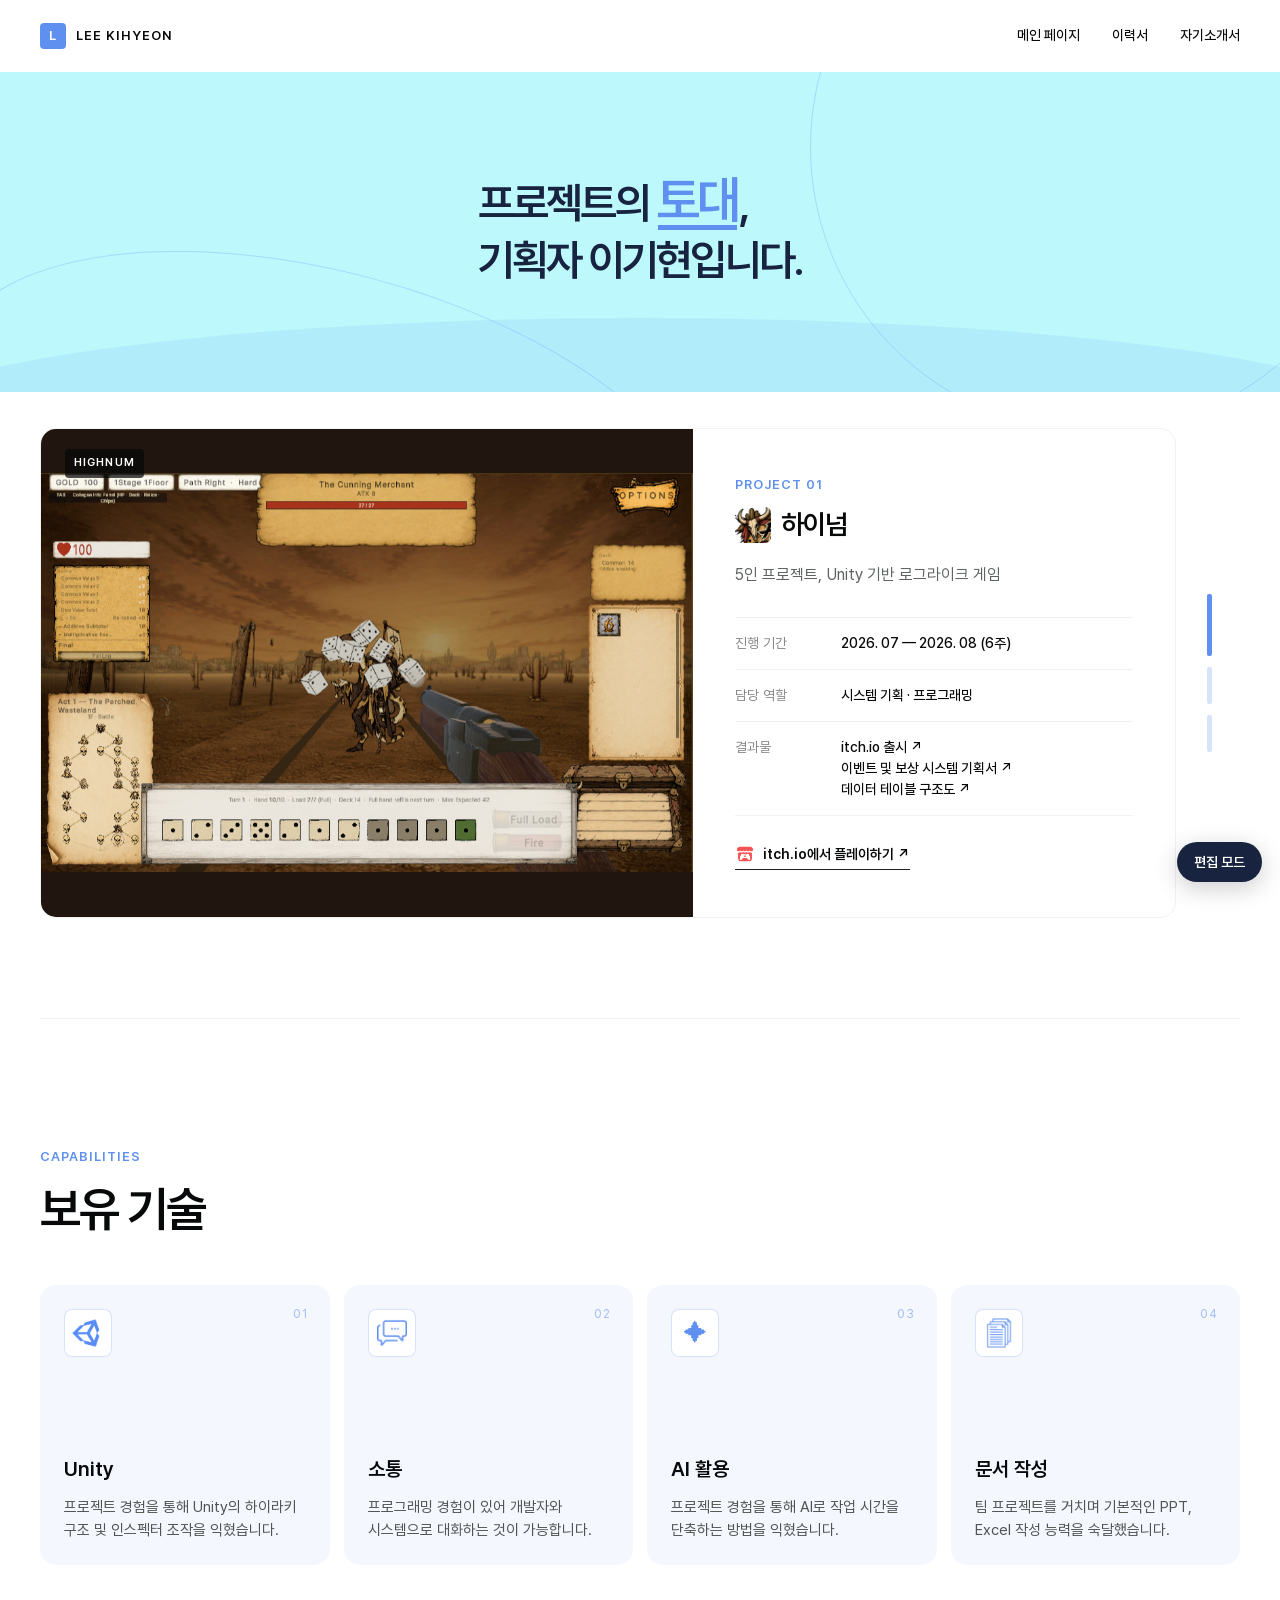
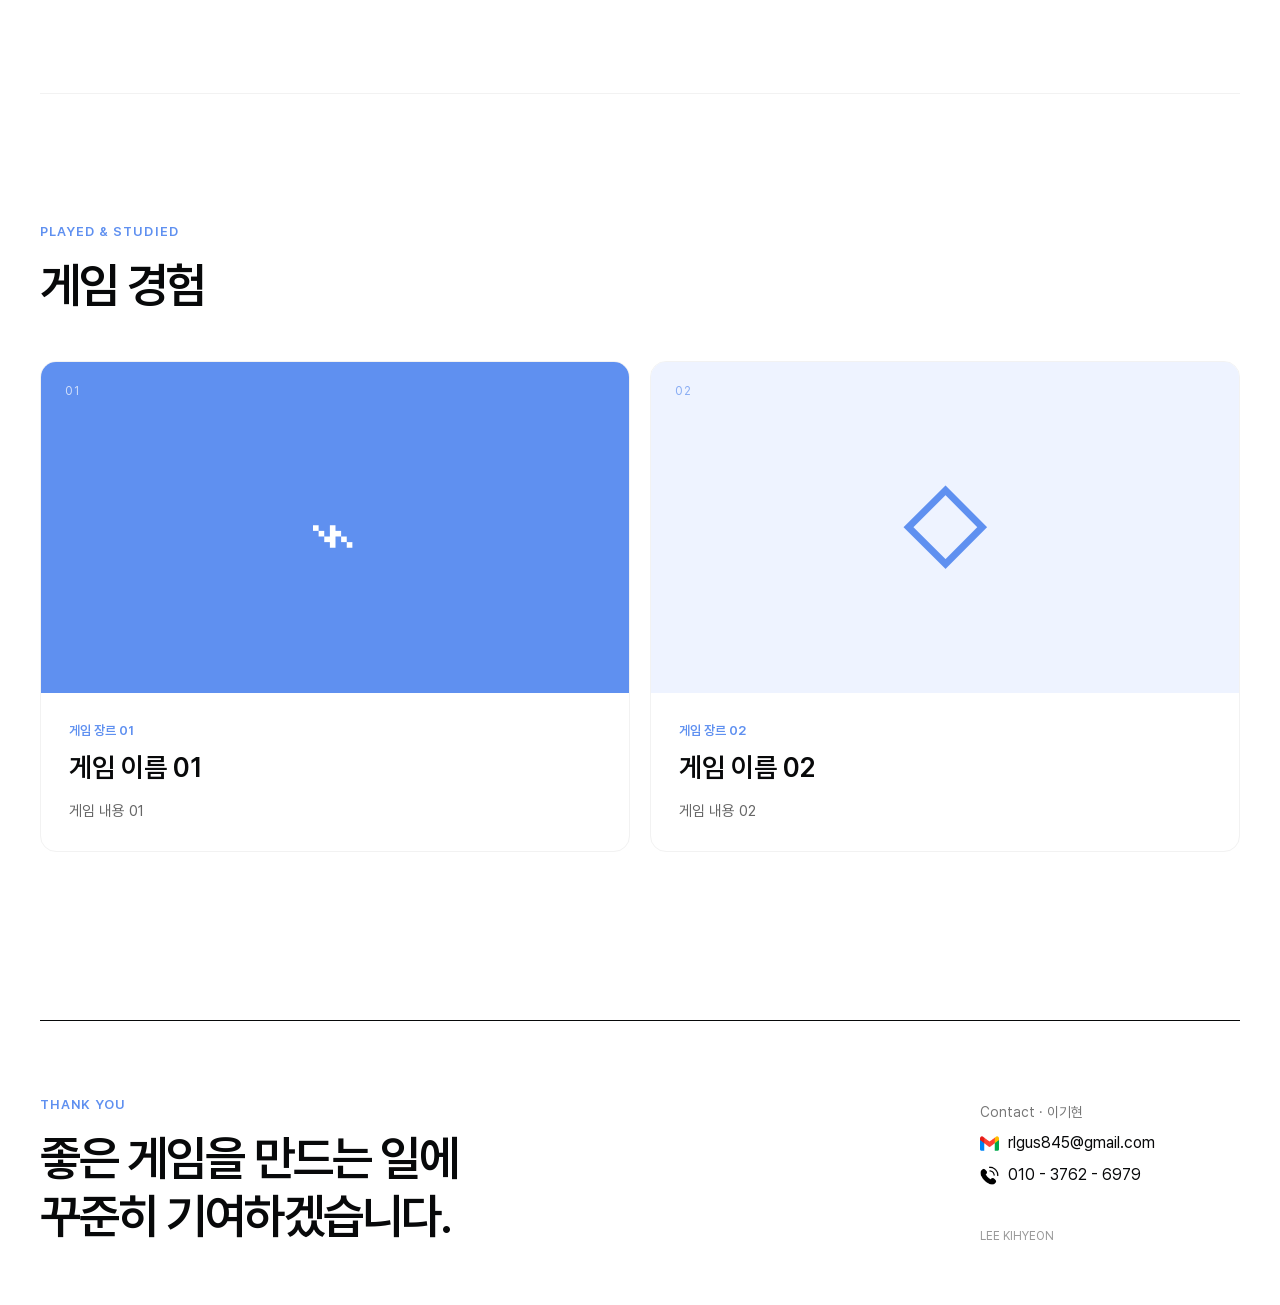
==== commit ac876716: "Place project cards directly below the introduction" ====
--- a/index.html
+++ b/index.html
@@ -24,7 +24,7 @@
     .hero{display:grid;grid-template-columns:minmax(0,min(835px,52vw)) minmax(0,1fr);grid-template-rows:1fr;gap:48px;align-items:start;justify-items:stretch;min-height:calc(100svh - 72px);padding:84px max(5vw,calc((100vw - 1724px)/2)) 88px;text-align:left}.hero-copy{position:relative;top:auto;left:auto;z-index:2;display:flex;grid-column:2;grid-row:1;align-items:center;justify-content:flex-start;align-self:start;width:auto;height:min(512px,31.9vw);margin-top:0;transform:none;text-align:left}.hero-copy h1{max-width:590px;font-size:clamp(40px,3.35vw,64px);line-height:1.32;white-space:normal;letter-spacing:-.065em}.hero-copy h1 .hero-line-break{display:block}.hero-media{position:relative;z-index:1;grid-column:1;grid-row:1;align-self:start;justify-self:start;width:100%;max-width:850px;margin:0;padding-bottom:44px}.hero-gallery{width:100%;height:auto;aspect-ratio:1.63}.hero-gallery img{padding:0;object-fit:contain}.hero-gallery-pagination{justify-content:center;margin-top:46px}@media(max-width:960px){.hero{display:flex;flex-direction:column;justify-content:flex-start;gap:34px;align-items:stretch;min-height:calc(100svh - 62px);padding:54px 20px 34px}.hero-copy{order:1;display:block;align-self:stretch;height:auto;margin:0;text-align:center}.hero-copy h1{max-width:none;font-size:clamp(28px,7vw,48px);line-height:1.2}.hero-copy h1 .hero-line-break{display:inline}.hero-media{order:2;align-self:center;width:min(100%,720px);padding-bottom:24px}.hero-gallery-pagination{margin-top:12px}}
     .hero-gallery{opacity:1}
 
-    /* Centered introduction followed by the project heading and gallery. */
+    /* Centered introduction with project cards immediately below. */
     .hero {
       display: grid;
       grid-template-columns: 1fr;
@@ -49,53 +49,37 @@
       line-height: 1.32;
     }
     #projects {
-      max-width: 1600px;
+      width: calc(100% - 80px);
+      max-width: 1264px;
       margin: 0 auto;
-      padding: 26px 0 100px;
+      padding: 36px 0 100px;
     }
-    #projects .projects-intro {
-      display: grid;
-      grid-template-columns: minmax(0, 1fr) minmax(0, 1fr);
-      gap: 64px;
-      align-items: center;
-      margin-bottom: 88px;
+    .project-section-title {
+      position: absolute;
+      width: 1px;
+      height: 1px;
+      padding: 0;
+      margin: -1px;
+      overflow: hidden;
+      clip-path: inset(50%);
+      white-space: nowrap;
+      border: 0;
     }
-    .projects-intro > div:first-child {text-align: center;}
-    #projects .projects-intro h2 {font-size: clamp(34px, 3.35vw, 64px);}
-    .projects-intro .hero-media {
-      grid-column: auto;
-      grid-row: auto;
-      align-self: center;
-      max-width: none;
-      padding-bottom: 0;
-    }
-    .projects-intro .hero-gallery {aspect-ratio: 16 / 9;}
-    .projects-intro .hero-gallery-pagination {margin-top: 24px;}
-    .projects-intro .hero-page {background: rgba(95,144,240,.32);}
-    .projects-intro .hero-page[aria-current="true"] {background: var(--mint);}
-    .projects-intro .hero-page:hover {background: rgba(95,144,240,.65);}
-    #projects .project-viewport {position: relative;max-width: 1200px;margin: 0 auto;}
+    #projects .project-viewport {position: relative;max-width: 1200px;margin: 0 64px 0 0;}
     #projects .project-pagination {top: 50%;right: -36px;transform: translateY(-50%);}
-    @media (max-width: 1680px) {
-      #projects {margin-right: 40px;margin-left: 40px;}
-    }
     @media (max-width: 960px) {
       .hero {min-height: 280px;padding: 60px 20px;}
       .hero-copy {display: block;align-self: center;}
       .hero-copy h1 {font-size: clamp(28px, 5vw, 48px);}
-      #projects {margin-right: 24px;margin-left: 24px;padding-top: 32px;}
-      #projects .projects-intro {gap: 28px;margin-bottom: 64px;}
-      #projects .projects-intro h2 {font-size: 34px;}
+      #projects {width: calc(100% - 48px);padding-top: 32px;}
+      #projects .project-viewport {margin-right: 24px;}
       #projects .project-pagination {right: -18px;}
     }
     @media (max-width: 760px) {
       .hero {min-height: 250px;padding: 48px 20px;}
       .hero-copy h1 {font-size: clamp(26px, 6.8vw, 40px);}
-      #projects {margin-right: 20px;margin-left: 20px;padding-top: 40px;padding-bottom: 72px;}
-      #projects .projects-intro {grid-template-columns: minmax(0, 1fr);gap: 28px;margin-bottom: 48px;}
-      .projects-intro .hero-media {width: 100%;}
-      .projects-intro .hero-gallery-pagination {margin-top: 18px;}
-      #projects .project-viewport {display: flex;flex-direction: column;}
+      #projects {width: auto;margin-right: 20px;margin-left: 20px;padding-top: 28px;padding-bottom: 72px;}
+      #projects .project-viewport {display: flex;flex-direction: column;margin-right: 0;}
       #projects .project-pagination {position: static;order: 2;transform: none;}
     }
   </style>
@@ -104,7 +88,7 @@
   <header class="topbar"><a class="brand" href="index.html"><span class="brand-mark">L</span><span>LEE KIHYEON</span></a><nav aria-label="페이지 이동"><a class="active" href="index.html">메인 페이지</a><a href="resume.html">이력서</a><a href="cover-letter.html">자기소개서</a></nav></header>
   <main>
     <section class="hero" id="top"><i class="orbit one"></i><i class="orbit two"></i><div class="hero-copy"><h1 class="">프로젝트의 <em>토대</em>,<br>기획자 이기현입니다.</h1></div></section>
-    <section class="section" id="projects"><div class="section-heading projects-intro"><div><p class="eyebrow">SELECTED WORK</p><h2>프로젝트 경험</h2></div><div class="hero-media"><div class="hero-gallery" id="heroGallery" aria-label="프로젝트 게임 이미지 갤러리"><img src="images/highnum.png" alt="하이넘 게임 플레이 화면"><img src="images/minestock.png" alt="마인스톡 게임 화면"></div><div class="hero-gallery-pagination" aria-label="프로젝트 이미지 선택"><button class="hero-page" type="button" data-hero-page="0" aria-label="하이넘 이미지 보기" aria-current="true"></button><button class="hero-page" type="button" data-hero-page="1" aria-label="마인스톡 이미지 보기" aria-current="false"></button></div></div></div><div class="project-viewport"><div class="project-pagination" aria-label="프로젝트 선택"><button class="project-page" type="button" data-project-page="0" aria-label="PROJECT 01 보기" aria-current="true"></button><button class="project-page" type="button" data-project-page="1" aria-label="PROJECT 02 보기" aria-current="false"></button><button class="project-page" type="button" data-project-page="2" aria-label="PROJECT 03 보기" aria-current="false"></button></div><div class="project-track" id="projectTrack">
+    <section class="section" id="projects" aria-labelledby="projectSectionTitle"><h2 class="project-section-title" id="projectSectionTitle">프로젝트 경험</h2><div class="project-viewport"><div class="project-pagination" aria-label="프로젝트 선택"><button class="project-page" type="button" data-project-page="0" aria-label="PROJECT 01 보기" aria-current="true"></button><button class="project-page" type="button" data-project-page="1" aria-label="PROJECT 02 보기" aria-current="false"></button><button class="project-page" type="button" data-project-page="2" aria-label="PROJECT 03 보기" aria-current="false"></button></div><div class="project-track" id="projectTrack">
       <article class="project-card is-active" aria-hidden="false"><div class="project-visual has-image"><div class="visual-label">HIGHNUM</div><img class="project-screenshot" src="images/highnum.png" alt="하이넘 게임 플레이 화면"></div><div class="project-info"><p class="project-index">PROJECT 01</p><div class="project-title"><img class="project-icon" src="images/highnum-icon.png" alt="하이넘 아이콘"><h3>하이넘</h3></div><p class="project-summary">5인 프로젝트, Unity 기반 로그라이크 게임</p><dl><div><dt>진행 기간</dt><dd>2026. 07 — 2026. 08 (6주)</dd></div><div><dt>담당 역할</dt><dd>시스템 기획 · 프로그래밍</dd></div><div><dt>결과물</dt><dd><a href="https://panasaga.itch.io/highnum" target="_blank" rel="noopener noreferrer">itch.io 출시 ↗</a><br><a href="https://drive.google.com/file/d/1bH8mo7WPFVuDRl3oOy-CSsLxg3vRgLzZ/view?usp=drive_link" target="_blank" rel="noopener noreferrer">이벤트 및 보상 시스템 기획서 ↗</a><br><a href="https://drive.google.com/file/d/1QoIE6mO0nk5Xbg2mynd-JQXiUhP5mNI3/view?usp=drive_link" target="_blank" rel="noopener noreferrer">데이터 테이블 구조도 ↗</a></dd></div></dl><a class="text-link with-icon" href="https://panasaga.itch.io/highnum" target="_blank" rel="noopener noreferrer"><img class="link-icon" src="images/itch-icon.png" alt="">itch.io에서 플레이하기 ↗</a></div></article>
       <article class="project-card" aria-hidden="true"><div class="project-visual has-image"><div class="visual-label">MINESTOCK</div><img class="project-screenshot" src="images/minestock.png" alt="마인스톡 게임 플레이 화면"></div><div class="project-info"><p class="project-index">PROJECT 02</p><div class="project-title"><img class="project-icon" src="images/minestock-icon.png" alt="마인스톡 아이콘"><h3>마인스톡</h3></div><p class="project-summary">3인 프로젝트, Unity 기반 클리커 게임</p><dl><div><dt>진행 기간</dt><dd>2026. 06 — 2026. 07 (3주)</dd></div><div><dt>담당 역할</dt><dd>이미지 리소스 · 사운드 리소스</dd></div><div><dt>결과물</dt><dd><a href="https://docs.google.com/spreadsheets/d/14z6vJ1G5oFnON3kpvcNvYBlzzcKoESQh-5h1Ldtansw/edit?usp=drive_link" target="_blank" rel="noopener noreferrer">리소스 명세서 ↗</a><br><a href="https://drive.google.com/drive/folders/1u8IeS9hOO1J9t3b3Bjmz3twvjLvbykMA?usp=drive_link" target="_blank" rel="noopener noreferrer">리소스 모음 폴더 ↗</a></dd></div></dl></div></article>
       <article class="project-card" aria-hidden="true"><div class="project-visual"><div class="visual-label">PROJECT IMAGE · 03</div><div class="screen sand"><div class="screen-top"><b>WAYFARER</b><span>PROTOTYPE</span></div><div class="screen-body"><div class="map"><i class="node"></i><i class="node"></i><i class="node"></i><i class="node"></i><i class="node"></i></div><div class="screen-panel"><span>OBJECTIVE</span><b>준비 → 여정 → 귀환</b><small>제한된 자원 속에서 나만의 경로를 설계합니다.</small><div class="progress"><i style="width:45%"></i></div></div></div></div></div><div class="project-info"><p class="project-index">PROJECT 03</p><h3>세 번째 프로젝트를 입력해주세요</h3><p class="project-summary">프로젝트의 핵심 재미와 본인이 기여한 결과를 간결하게 작성하세요.</p><dl><div><dt>진행 기간</dt><dd>2023. 04 — 2023. 08</dd></div><div><dt>담당 역할</dt><dd>밸런스 기획 · 데이터 설계</dd></div><div><dt>결과물</dt><dd>밸런스 테이블, 경제 시스템 문서</dd></div></dl></div></article>
@@ -137,16 +121,6 @@
       window.setTimeout(()=>{projectWheelLocked=false},420);
     },{passive:false});
     showProject(0);
-    const heroGallery=document.getElementById('heroGallery');
-    const heroPages=[...document.querySelectorAll('[data-hero-page]')];
-    const heroImageCount=heroGallery.querySelectorAll('img').length;
-    const heroIndex=()=>Math.round(heroGallery.scrollLeft/heroGallery.clientWidth);
-    const updateHeroPages=()=>heroPages.forEach((page,index)=>page.setAttribute('aria-current',String(index===heroIndex())));
-    const goToHero=(index)=>heroGallery.scrollTo({left:(index+heroImageCount)%heroImageCount*heroGallery.clientWidth,behavior:'smooth'});
-    heroPages.forEach(page=>page.addEventListener('click',()=>goToHero(Number(page.dataset.heroPage))));
-    heroGallery.addEventListener('scroll',updateHeroPages,{passive:true});
-    updateHeroPages();
-    setInterval(()=>goToHero(heroIndex()+1),10000);
   </script>
   <script src="editor.js"></script>
 
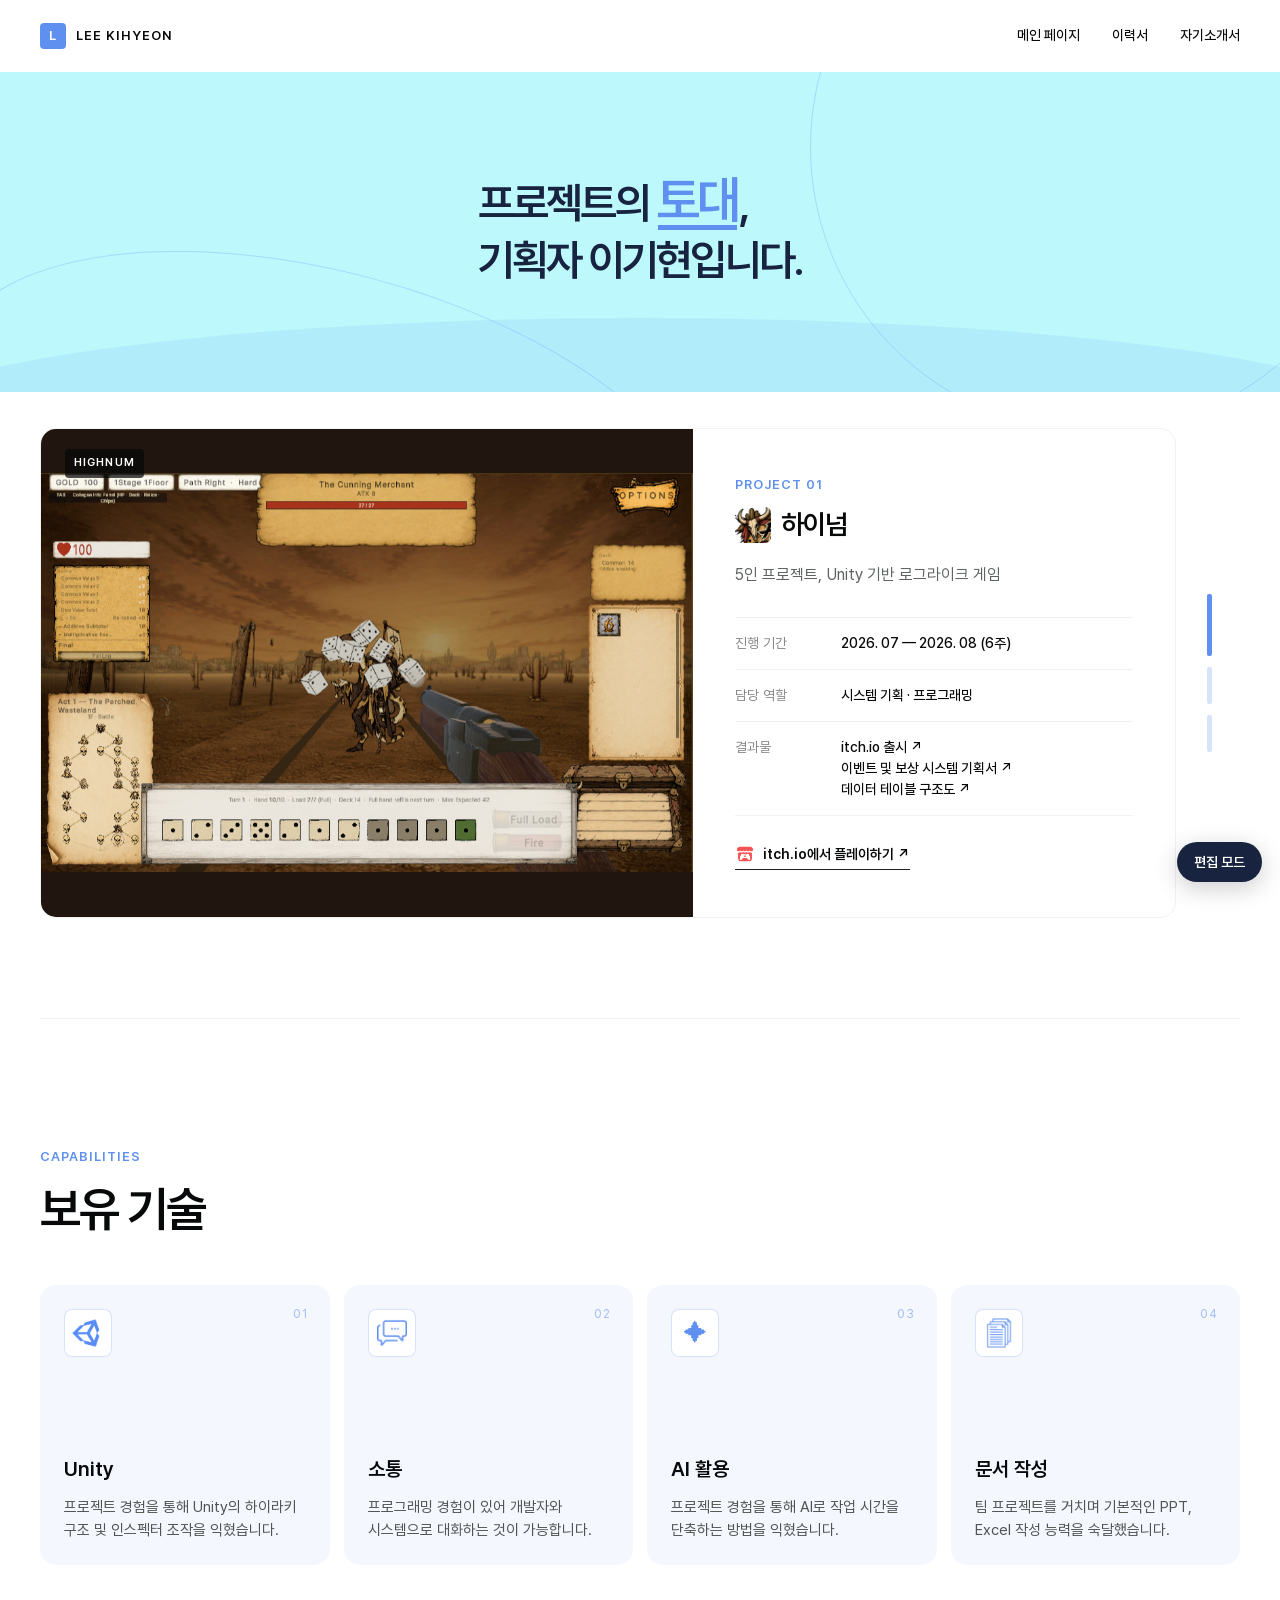
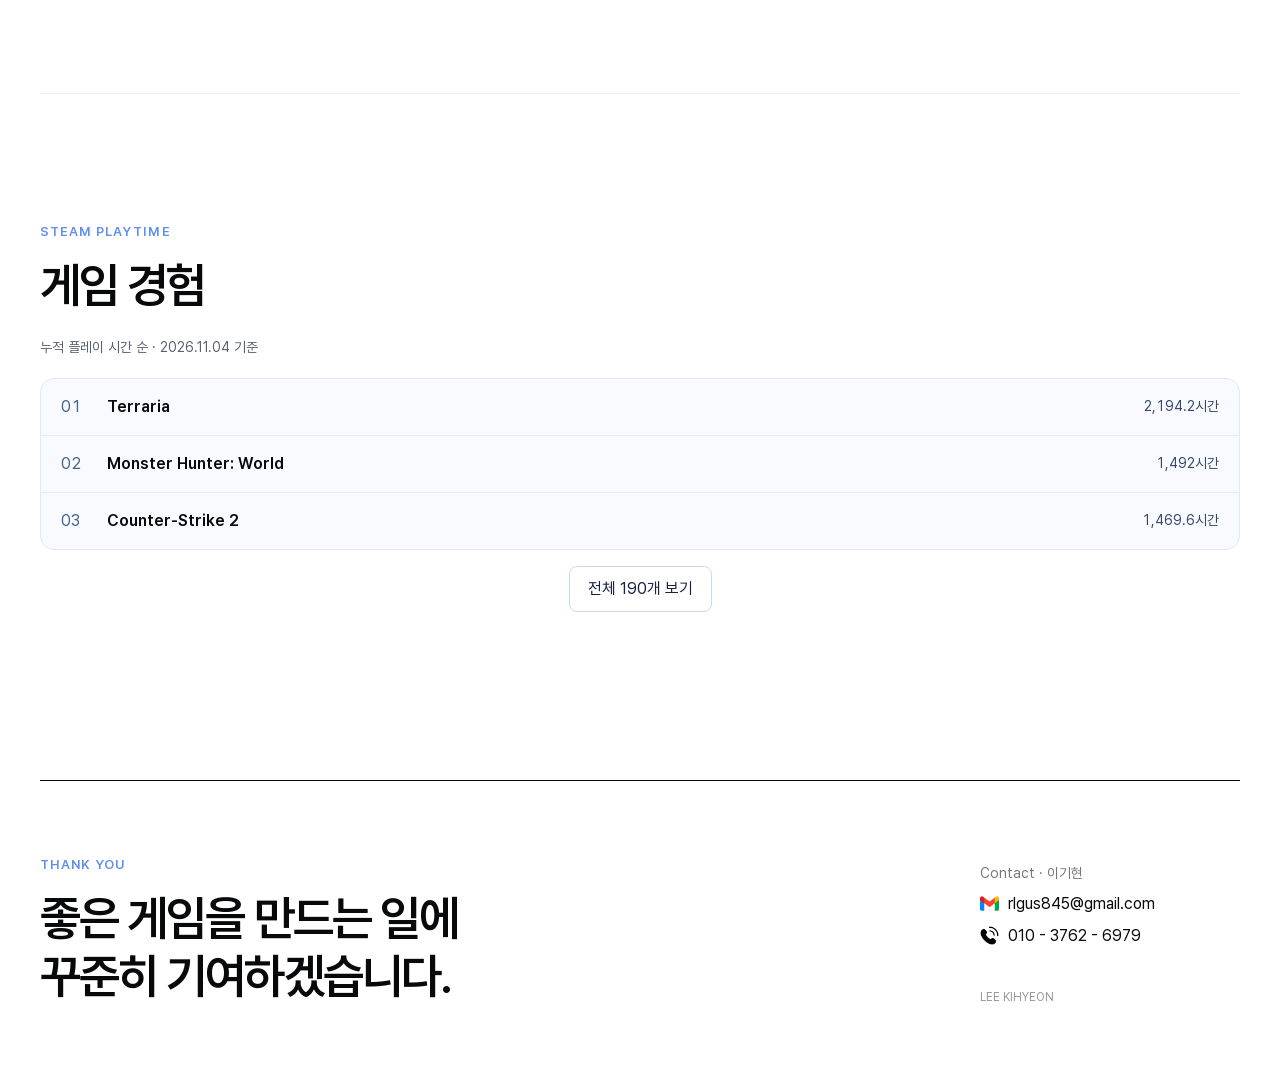
==== commit f5039f96: "Show expandable Steam playtime list" ====
--- a/index.html
+++ b/index.html
@@ -82,6 +82,34 @@
       #projects .project-viewport {display: flex;flex-direction: column;margin-right: 0;}
       #projects .project-pagination {position: static;order: 2;transform: none;}
     }
+
+    .steam-caption {margin: -24px 0 20px;color: #596171;font-size: 14px;}
+    .steam-playtime {display: flex;flex-direction: column;align-items: stretch;gap: 16px;}
+    .steam-games {
+      margin: 0;padding: 0;list-style: none;
+      border: 1px solid #e3e9f3;border-radius: 14px;background: #f8faff;
+    }
+    .steam-games li {
+      display: grid;grid-template-columns: 3ch minmax(0,1fr) auto;
+      align-items: center;gap: 16px;padding: 16px 20px;
+    }
+    .steam-games li + li {border-top: 1px solid #e3e9f3;}
+    .steam-games strong {overflow-wrap: anywhere;}
+    .steam-rank {color: #45638e;font-variant-numeric: tabular-nums;}
+    .steam-duration {color: #354869;font-size: 14px;white-space: nowrap;font-variant-numeric: tabular-nums;}
+    .steam-toggle[aria-expanded="false"] + .steam-games li:nth-child(n+4) {display: none;}
+    .steam-toggle[aria-expanded="true"] + .steam-games {
+      max-height: min(26rem, 58vh);overflow-y: auto;scrollbar-gutter: stable;
+    }
+    .steam-toggle {
+      order: 1;align-self: center;padding: 10px 18px;border: 1px solid #cbd9ee;
+      border-radius: 8px;background: #fff;color: #17233f;font: inherit;cursor: pointer;
+    }
+    .steam-toggle:hover {background: #eef4ff;}
+    @media (max-width: 760px) {
+      .steam-caption {margin-top: -14px;}
+      .steam-games li {gap: 10px;padding: 14px 12px;}
+    }
   </style>
 </head>
 <body class="">
@@ -94,7 +122,205 @@
       <article class="project-card" aria-hidden="true"><div class="project-visual"><div class="visual-label">PROJECT IMAGE · 03</div><div class="screen sand"><div class="screen-top"><b>WAYFARER</b><span>PROTOTYPE</span></div><div class="screen-body"><div class="map"><i class="node"></i><i class="node"></i><i class="node"></i><i class="node"></i><i class="node"></i></div><div class="screen-panel"><span>OBJECTIVE</span><b>준비 → 여정 → 귀환</b><small>제한된 자원 속에서 나만의 경로를 설계합니다.</small><div class="progress"><i style="width:45%"></i></div></div></div></div></div><div class="project-info"><p class="project-index">PROJECT 03</p><h3>세 번째 프로젝트를 입력해주세요</h3><p class="project-summary">프로젝트의 핵심 재미와 본인이 기여한 결과를 간결하게 작성하세요.</p><dl><div><dt>진행 기간</dt><dd>2023. 04 — 2023. 08</dd></div><div><dt>담당 역할</dt><dd>밸런스 기획 · 데이터 설계</dd></div><div><dt>결과물</dt><dd>밸런스 테이블, 경제 시스템 문서</dd></div></dl></div></article>
     </div></div></section>
     <section class="section" id="skills"><div class="section-heading"><div><p class="eyebrow">CAPABILITIES</p><h2>보유 기술</h2></div></div><div class="skill-grid"><article class="skill-card"><span class="skill-number">01</span><div class="skill-icon"><img src="images/unity.png?v=2" alt="Unity"></div><h3>Unity</h3><p>프로젝트 경험을 통해 Unity의 하이라키 구조 및 인스펙터 조작을 익혔습니다.</p></article><article class="skill-card"><span class="skill-number">02</span><div class="skill-icon"><img src="images/communication.png?v=1" alt="소통"></div><h3>소통</h3><p>프로그래밍 경험이 있어 개발자와 시스템으로 대화하는 것이 가능합니다.</p></article><article class="skill-card"><span class="skill-number">03</span><div class="skill-icon">✦</div><h3 class="">AI 활용</h3><p>프로젝트 경험을 통해 AI로 작업 시간을 단축하는 방법을 익혔습니다.</p></article><article class="skill-card"><span class="skill-number">04</span><div class="skill-icon"><img src="images/document.png?v=1" alt="문서"></div><h3 class="">문서 작성</h3><p class="">팀 프로젝트를 거치며 기본적인 PPT, Excel 작성 능력을 숙달했습니다.</p></article></div></section>
-    <section class="section" id="games"><div class="section-heading"><div><p class="eyebrow">PLAYED &amp; STUDIED</p><h2>게임 경험</h2></div></div><div class="game-grid"><article class="game-card"><div class="game-visual"><span class="game-number">01</span>⌁</div><div class="game-copy"><p>게임 장르 01</p><h3>게임 이름 01</h3><span>게임 내용 01</span></div></article><article class="game-card"><div class="game-visual light"><span class="game-number">02</span>◇</div><div class="game-copy"><p>게임 장르 02</p><h3>게임 이름 02</h3><span>게임 내용 02</span></div></article></div></section>
+    <section class="section" id="games" aria-labelledby="games-title">
+      <div class="section-heading"><div><p class="eyebrow">STEAM PLAYTIME</p><h2 id="games-title">게임 경험</h2></div></div>
+      <p class="steam-caption">누적 플레이 시간 순 · 2026.11.04 기준</p>
+      <div class="steam-playtime">
+        <button type="button" class="steam-toggle" aria-expanded="false" aria-controls="steam-games">전체 190개 보기</button>
+        <ol class="steam-games" id="steam-games" role="list" aria-label="Steam 게임과 누적 플레이 시간">
+          <li><span class="steam-rank" aria-hidden="true">01</span><strong>Terraria</strong><span class="steam-duration">2,194.2시간</span></li>
+          <li><span class="steam-rank" aria-hidden="true">02</span><strong>Monster Hunter: World</strong><span class="steam-duration">1,492시간</span></li>
+          <li><span class="steam-rank" aria-hidden="true">03</span><strong>Counter-Strike 2</strong><span class="steam-duration">1,469.6시간</span></li>
+          <li><span class="steam-rank" aria-hidden="true">04</span><strong>PUBG: BATTLEGROUNDS</strong><span class="steam-duration">1,059.3시간</span></li>
+          <li><span class="steam-rank" aria-hidden="true">05</span><strong>tModLoader</strong><span class="steam-duration">1,043.6시간</span></li>
+          <li><span class="steam-rank" aria-hidden="true">06</span><strong>Grand Theft Auto V 레거시</strong><span class="steam-duration">999.4시간</span></li>
+          <li><span class="steam-rank" aria-hidden="true">07</span><strong>The Binding of Isaac: Rebirth</strong><span class="steam-duration">884.1시간</span></li>
+          <li><span class="steam-rank" aria-hidden="true">08</span><strong>Limbus Company</strong><span class="steam-duration">881.7시간</span></li>
+          <li><span class="steam-rank" aria-hidden="true">09</span><strong>Borderlands 2</strong><span class="steam-duration">860.5시간</span></li>
+          <li><span class="steam-rank" aria-hidden="true">10</span><strong>톰 클랜시의 레인보우식스 시즈</strong><span class="steam-duration">829.8시간</span></li>
+          <li><span class="steam-rank" aria-hidden="true">11</span><strong>Slay the Spire</strong><span class="steam-duration">754.9시간</span></li>
+          <li><span class="steam-rank" aria-hidden="true">12</span><strong>이터널 리턴</strong><span class="steam-duration">627.5시간</span></li>
+          <li><span class="steam-rank" aria-hidden="true">13</span><strong>데스티니 가디언즈</strong><span class="steam-duration">518.8시간</span></li>
+          <li><span class="steam-rank" aria-hidden="true">14</span><strong>Shadowverse</strong><span class="steam-duration">253.2시간</span></li>
+          <li><span class="steam-rank" aria-hidden="true">15</span><strong>The Binding of Isaac</strong><span class="steam-duration">231.3시간</span></li>
+          <li><span class="steam-rank" aria-hidden="true">16</span><strong>Dying Light</strong><span class="steam-duration">172.8시간</span></li>
+          <li><span class="steam-rank" aria-hidden="true">17</span><strong>Left 4 Dead 2</strong><span class="steam-duration">168.8시간</span></li>
+          <li><span class="steam-rank" aria-hidden="true">18</span><strong>블루 아카이브</strong><span class="steam-duration">163.2시간</span></li>
+          <li><span class="steam-rank" aria-hidden="true">19</span><strong>Palworld / 팰월드</strong><span class="steam-duration">133.7시간</span></li>
+          <li><span class="steam-rank" aria-hidden="true">20</span><strong>불과 얼음의 춤 (A Dance of Fire and Ice)</strong><span class="steam-duration">119.3시간</span></li>
+          <li><span class="steam-rank" aria-hidden="true">21</span><strong>ELDEN RING</strong><span class="steam-duration">118.5시간</span></li>
+          <li><span class="steam-rank" aria-hidden="true">22</span><strong>Assassin&#x27;s Creed Odyssey</strong><span class="steam-duration">112.9시간</span></li>
+          <li><span class="steam-rank" aria-hidden="true">23</span><strong>Dungreed</strong><span class="steam-duration">106.6시간</span></li>
+          <li><span class="steam-rank" aria-hidden="true">24</span><strong>Far Cry 4</strong><span class="steam-duration">79.2시간</span></li>
+          <li><span class="steam-rank" aria-hidden="true">25</span><strong>DJMAX RESPECT V</strong><span class="steam-duration">78.5시간</span></li>
+          <li><span class="steam-rank" aria-hidden="true">26</span><strong>Starbound</strong><span class="steam-duration">77.7시간</span></li>
+          <li><span class="steam-rank" aria-hidden="true">27</span><strong>보더랜드 3</strong><span class="steam-duration">76.4시간</span></li>
+          <li><span class="steam-rank" aria-hidden="true">28</span><strong>MONSTER HUNTER RISE</strong><span class="steam-duration">76.4시간</span></li>
+          <li><span class="steam-rank" aria-hidden="true">29</span><strong>Core Keeper</strong><span class="steam-duration">72.8시간</span></li>
+          <li><span class="steam-rank" aria-hidden="true">30</span><strong>Muse Dash</strong><span class="steam-duration">69.9시간</span></li>
+          <li><span class="steam-rank" aria-hidden="true">31</span><strong>Slay the Spire 2</strong><span class="steam-duration">68.7시간</span></li>
+          <li><span class="steam-rank" aria-hidden="true">32</span><strong>Back 4 Blood</strong><span class="steam-duration">66.8시간</span></li>
+          <li><span class="steam-rank" aria-hidden="true">33</span><strong>The Elder Scrolls V: Skyrim</strong><span class="steam-duration">63.5시간</span></li>
+          <li><span class="steam-rank" aria-hidden="true">34</span><strong>Gunfire Reborn</strong><span class="steam-duration">62.3시간</span></li>
+          <li><span class="steam-rank" aria-hidden="true">35</span><strong>Don&#x27;t Starve Together</strong><span class="steam-duration">55.5시간</span></li>
+          <li><span class="steam-rank" aria-hidden="true">36</span><strong>하츠네 미쿠 Project DIVA MEGA39’s+</strong><span class="steam-duration">52.1시간</span></li>
+          <li><span class="steam-rank" aria-hidden="true">37</span><strong>Rust</strong><span class="steam-duration">49.3시간</span></li>
+          <li><span class="steam-rank" aria-hidden="true">38</span><strong>Garry&#x27;s Mod</strong><span class="steam-duration">45.8시간</span></li>
+          <li><span class="steam-rank" aria-hidden="true">39</span><strong>Cyberpunk 2077</strong><span class="steam-duration">43.5시간</span></li>
+          <li><span class="steam-rank" aria-hidden="true">40</span><strong>Puyo Puyo™Tetris®</strong><span class="steam-duration">41.8시간</span></li>
+          <li><span class="steam-rank" aria-hidden="true">41</span><strong>Monster Hunter Wilds</strong><span class="steam-duration">35.8시간</span></li>
+          <li><span class="steam-rank" aria-hidden="true">42</span><strong>Rise of the Tomb Raider</strong><span class="steam-duration">32.8시간</span></li>
+          <li><span class="steam-rank" aria-hidden="true">43</span><strong>Crypt of the NecroDancer</strong><span class="steam-duration">27.5시간</span></li>
+          <li><span class="steam-rank" aria-hidden="true">44</span><strong>산나비</strong><span class="steam-duration">26.7시간</span></li>
+          <li><span class="steam-rank" aria-hidden="true">45</span><strong>Undertale</strong><span class="steam-duration">25.8시간</span></li>
+          <li><span class="steam-rank" aria-hidden="true">46</span><strong>Paladins</strong><span class="steam-duration">25.4시간</span></li>
+          <li><span class="steam-rank" aria-hidden="true">47</span><strong>Cave Story+</strong><span class="steam-duration">25.3시간</span></li>
+          <li><span class="steam-rank" aria-hidden="true">48</span><strong>서브노티카</strong><span class="steam-duration">21.1시간</span></li>
+          <li><span class="steam-rank" aria-hidden="true">49</span><strong>Raft</strong><span class="steam-duration">21.1시간</span></li>
+          <li><span class="steam-rank" aria-hidden="true">50</span><strong>Far Cry Primal</strong><span class="steam-duration">19.9시간</span></li>
+          <li><span class="steam-rank" aria-hidden="true">51</span><strong>Geometry Dash</strong><span class="steam-duration">19.8시간</span></li>
+          <li><span class="steam-rank" aria-hidden="true">52</span><strong>Grand Theft Auto: San Andreas</strong><span class="steam-duration">19.6시간</span></li>
+          <li><span class="steam-rank" aria-hidden="true">53</span><strong>Far Cry 5</strong><span class="steam-duration">19.6시간</span></li>
+          <li><span class="steam-rank" aria-hidden="true">54</span><strong>7 Days to Die</strong><span class="steam-duration">18.9시간</span></li>
+          <li><span class="steam-rank" aria-hidden="true">55</span><strong>ONE PIECE PIRATE WARRIORS 3</strong><span class="steam-duration">18.2시간</span></li>
+          <li><span class="steam-rank" aria-hidden="true">56</span><strong>Dead by Daylight</strong><span class="steam-duration">16.9시간</span></li>
+          <li><span class="steam-rank" aria-hidden="true">57</span><strong>Castle Crashers</strong><span class="steam-duration">16.3시간</span></li>
+          <li><span class="steam-rank" aria-hidden="true">58</span><strong>Super Hexagon</strong><span class="steam-duration">14.9시간</span></li>
+          <li><span class="steam-rank" aria-hidden="true">59</span><strong>Delta Force</strong><span class="steam-duration">14.9시간</span></li>
+          <li><span class="steam-rank" aria-hidden="true">60</span><strong>세피리아</strong><span class="steam-duration">14.8시간</span></li>
+          <li><span class="steam-rank" aria-hidden="true">61</span><strong>Baba Is You</strong><span class="steam-duration">14.6시간</span></li>
+          <li><span class="steam-rank" aria-hidden="true">62</span><strong>Skullgirls 2nd Encore</strong><span class="steam-duration">14.2시간</span></li>
+          <li><span class="steam-rank" aria-hidden="true">63</span><strong>Hammerwatch</strong><span class="steam-duration">13.2시간</span></li>
+          <li><span class="steam-rank" aria-hidden="true">64</span><strong>Lethal Company</strong><span class="steam-duration">12.7시간</span></li>
+          <li><span class="steam-rank" aria-hidden="true">65</span><strong>태고의 달인 쿵딱 ! 원더풀 페스티벌</strong><span class="steam-duration">12.1시간</span></li>
+          <li><span class="steam-rank" aria-hidden="true">66</span><strong>Red Dead Redemption 2</strong><span class="steam-duration">12시간</span></li>
+          <li><span class="steam-rank" aria-hidden="true">67</span><strong>VVVVVV</strong><span class="steam-duration">11.4시간</span></li>
+          <li><span class="steam-rank" aria-hidden="true">68</span><strong>산 먹는 드워프</strong><span class="steam-duration">10.9시간</span></li>
+          <li><span class="steam-rank" aria-hidden="true">69</span><strong>PLATiNA :: LAB</strong><span class="steam-duration">10.8시간</span></li>
+          <li><span class="steam-rank" aria-hidden="true">70</span><strong>Sid Meier&#x27;s Civilization V</strong><span class="steam-duration">10.6시간</span></li>
+          <li><span class="steam-rank" aria-hidden="true">71</span><strong>Wallpaper Engine</strong><span class="steam-duration">10.6시간</span></li>
+          <li><span class="steam-rank" aria-hidden="true">72</span><strong>Killing Floor 2</strong><span class="steam-duration">10.3시간</span></li>
+          <li><span class="steam-rank" aria-hidden="true">73</span><strong>Among Us</strong><span class="steam-duration">10.2시간</span></li>
+          <li><span class="steam-rank" aria-hidden="true">74</span><strong>Battlefield™ V</strong><span class="steam-duration">9.1시간</span></li>
+          <li><span class="steam-rank" aria-hidden="true">75</span><strong>Tomb Raider</strong><span class="steam-duration">8.6시간</span></li>
+          <li><span class="steam-rank" aria-hidden="true">76</span><strong>Old School Musical</strong><span class="steam-duration">8.6시간</span></li>
+          <li><span class="steam-rank" aria-hidden="true">77</span><strong>Company of Heroes 2</strong><span class="steam-duration">8.1시간</span></li>
+          <li><span class="steam-rank" aria-hidden="true">78</span><strong>Human Fall Flat</strong><span class="steam-duration">8시간</span></li>
+          <li><span class="steam-rank" aria-hidden="true">79</span><strong>Realm Royale Reforged</strong><span class="steam-duration">7.9시간</span></li>
+          <li><span class="steam-rank" aria-hidden="true">80</span><strong>Borderlands: The Pre-Sequel</strong><span class="steam-duration">7.8시간</span></li>
+          <li><span class="steam-rank" aria-hidden="true">81</span><strong>Super Meat Boy</strong><span class="steam-duration">7.8시간</span></li>
+          <li><span class="steam-rank" aria-hidden="true">82</span><strong>Strinova</strong><span class="steam-duration">7.3시간</span></li>
+          <li><span class="steam-rank" aria-hidden="true">83</span><strong>SUPERHOT</strong><span class="steam-duration">6.3시간</span></li>
+          <li><span class="steam-rank" aria-hidden="true">84</span><strong>Sniper Elite V2</strong><span class="steam-duration">6.1시간</span></li>
+          <li><span class="steam-rank" aria-hidden="true">85</span><strong>Dota 2</strong><span class="steam-duration">5.7시간</span></li>
+          <li><span class="steam-rank" aria-hidden="true">86</span><strong>Marvel’s Spider-Man Remastered</strong><span class="steam-duration">5.7시간</span></li>
+          <li><span class="steam-rank" aria-hidden="true">87</span><strong>Enter the Gungeon</strong><span class="steam-duration">5.6시간</span></li>
+          <li><span class="steam-rank" aria-hidden="true">88</span><strong>ARK: Survival Evolved</strong><span class="steam-duration">5.5시간</span></li>
+          <li><span class="steam-rank" aria-hidden="true">89</span><strong>Hero Siege</strong><span class="steam-duration">5.4시간</span></li>
+          <li><span class="steam-rank" aria-hidden="true">90</span><strong>Time Clickers</strong><span class="steam-duration">5.4시간</span></li>
+          <li><span class="steam-rank" aria-hidden="true">91</span><strong>PAYDAY 2</strong><span class="steam-duration">5.4시간</span></li>
+          <li><span class="steam-rank" aria-hidden="true">92</span><strong>PAYDAY: The Heist</strong><span class="steam-duration">5.2시간</span></li>
+          <li><span class="steam-rank" aria-hidden="true">93</span><strong>Doki Doki Literature Club</strong><span class="steam-duration">5.2시간</span></li>
+          <li><span class="steam-rank" aria-hidden="true">94</span><strong>Apex 레전드 ™</strong><span class="steam-duration">5.1시간</span></li>
+          <li><span class="steam-rank" aria-hidden="true">95</span><strong>Totally Accurate Battlegrounds</strong><span class="steam-duration">5.1시간</span></li>
+          <li><span class="steam-rank" aria-hidden="true">96</span><strong>Soundodger+</strong><span class="steam-duration">5.1시간</span></li>
+          <li><span class="steam-rank" aria-hidden="true">97</span><strong>Hollow Knight</strong><span class="steam-duration">5시간</span></li>
+          <li><span class="steam-rank" aria-hidden="true">98</span><strong>Tabletop Simulator</strong><span class="steam-duration">5시간</span></li>
+          <li><span class="steam-rank" aria-hidden="true">99</span><strong>Minimum</strong><span class="steam-duration">4.9시간</span></li>
+          <li><span class="steam-rank" aria-hidden="true">100</span><strong>Battlefield™ 2042</strong><span class="steam-duration">4.9시간</span></li>
+          <li><span class="steam-rank" aria-hidden="true">101</span><strong>Timberman</strong><span class="steam-duration">4.7시간</span></li>
+          <li><span class="steam-rank" aria-hidden="true">102</span><strong>Warframe</strong><span class="steam-duration">4.7시간</span></li>
+          <li><span class="steam-rank" aria-hidden="true">103</span><strong>Spore</strong><span class="steam-duration">4.4시간</span></li>
+          <li><span class="steam-rank" aria-hidden="true">104</span><strong>LOCKDOWN Protocol</strong><span class="steam-duration">4.3시간</span></li>
+          <li><span class="steam-rank" aria-hidden="true">105</span><strong>Dungeon of the ENDLESS™</strong><span class="steam-duration">4.2시간</span></li>
+          <li><span class="steam-rank" aria-hidden="true">106</span><strong>Battlerite</strong><span class="steam-duration">3.9시간</span></li>
+          <li><span class="steam-rank" aria-hidden="true">107</span><strong>Don&#x27;t Starve</strong><span class="steam-duration">3.9시간</span></li>
+          <li><span class="steam-rank" aria-hidden="true">108</span><strong>Shadow of the Tomb Raider</strong><span class="steam-duration">3.6시간</span></li>
+          <li><span class="steam-rank" aria-hidden="true">109</span><strong>Phasmophobia</strong><span class="steam-duration">3.6시간</span></li>
+          <li><span class="steam-rank" aria-hidden="true">110</span><strong>보더랜드 ® 4</strong><span class="steam-duration">3.3시간</span></li>
+          <li><span class="steam-rank" aria-hidden="true">111</span><strong>64.0</strong><span class="steam-duration">3.3시간</span></li>
+          <li><span class="steam-rank" aria-hidden="true">112</span><strong>PEAK</strong><span class="steam-duration">3.1시간</span></li>
+          <li><span class="steam-rank" aria-hidden="true">113</span><strong>식스타 게이트 : 스타트레일</strong><span class="steam-duration">3시간</span></li>
+          <li><span class="steam-rank" aria-hidden="true">114</span><strong>크로노 아크</strong><span class="steam-duration">3시간</span></li>
+          <li><span class="steam-rank" aria-hidden="true">115</span><strong>Unturned</strong><span class="steam-duration">2.9시간</span></li>
+          <li><span class="steam-rank" aria-hidden="true">116</span><strong>METAL SLUG 3</strong><span class="steam-duration">2.8시간</span></li>
+          <li><span class="steam-rank" aria-hidden="true">117</span><strong>Zombie Army Trilogy</strong><span class="steam-duration">2.8시간</span></li>
+          <li><span class="steam-rank" aria-hidden="true">118</span><strong>Black Squad</strong><span class="steam-duration">2.8시간</span></li>
+          <li><span class="steam-rank" aria-hidden="true">119</span><strong>Tom Clancy&#x27;s Ghost Recon Phantoms - NA</strong><span class="steam-duration">2.7시간</span></li>
+          <li><span class="steam-rank" aria-hidden="true">120</span><strong>DayZ</strong><span class="steam-duration">2.7시간</span></li>
+          <li><span class="steam-rank" aria-hidden="true">121</span><strong>Getting Over It with Bennett Foddy</strong><span class="steam-duration">2.4시간</span></li>
+          <li><span class="steam-rank" aria-hidden="true">122</span><strong>hololive Dreams</strong><span class="steam-duration">2.3시간</span></li>
+          <li><span class="steam-rank" aria-hidden="true">123</span><strong>TAPSONIC BOLD</strong><span class="steam-duration">2.3시간</span></li>
+          <li><span class="steam-rank" aria-hidden="true">124</span><strong>Supermarket Together</strong><span class="steam-duration">2.3시간</span></li>
+          <li><span class="steam-rank" aria-hidden="true">125</span><strong>Ring of Elysium</strong><span class="steam-duration">118분</span></li>
+          <li><span class="steam-rank" aria-hidden="true">126</span><strong>A Story About My Uncle</strong><span class="steam-duration">118분</span></li>
+          <li><span class="steam-rank" aria-hidden="true">127</span><strong>리듬 닥터 (Rhythm Doctor)</strong><span class="steam-duration">117분</span></li>
+          <li><span class="steam-rank" aria-hidden="true">128</span><strong>Archeblade</strong><span class="steam-duration">116분</span></li>
+          <li><span class="steam-rank" aria-hidden="true">129</span><strong>칼파 : 코스믹 심포니 (KALPA: Cosmic Symphony)</strong><span class="steam-duration">112분</span></li>
+          <li><span class="steam-rank" aria-hidden="true">130</span><strong>Cry of Fear</strong><span class="steam-duration">108분</span></li>
+          <li><span class="steam-rank" aria-hidden="true">131</span><strong>No More Room in Hell</strong><span class="steam-duration">103분</span></li>
+          <li><span class="steam-rank" aria-hidden="true">132</span><strong>Monster Hunter Wilds Beta test</strong><span class="steam-duration">96분</span></li>
+          <li><span class="steam-rank" aria-hidden="true">133</span><strong>Brotato</strong><span class="steam-duration">95분</span></li>
+          <li><span class="steam-rank" aria-hidden="true">134</span><strong>In Falsus</strong><span class="steam-duration">91분</span></li>
+          <li><span class="steam-rank" aria-hidden="true">135</span><strong>포 아너</strong><span class="steam-duration">86분</span></li>
+          <li><span class="steam-rank" aria-hidden="true">136</span><strong>The Forest</strong><span class="steam-duration">86분</span></li>
+          <li><span class="steam-rank" aria-hidden="true">137</span><strong>For The King</strong><span class="steam-duration">79분</span></li>
+          <li><span class="steam-rank" aria-hidden="true">138</span><strong>데이브 더 다이버</strong><span class="steam-duration">77분</span></li>
+          <li><span class="steam-rank" aria-hidden="true">139</span><strong>Angvik</strong><span class="steam-duration">77분</span></li>
+          <li><span class="steam-rank" aria-hidden="true">140</span><strong>Trove</strong><span class="steam-duration">67분</span></li>
+          <li><span class="steam-rank" aria-hidden="true">141</span><strong>Machine Party</strong><span class="steam-duration">66분</span></li>
+          <li><span class="steam-rank" aria-hidden="true">142</span><strong>Silly Linguine Cat Simulator Deluxe Online</strong><span class="steam-duration">41분</span></li>
+          <li><span class="steam-rank" aria-hidden="true">143</span><strong>Insurgency</strong><span class="steam-duration">36분</span></li>
+          <li><span class="steam-rank" aria-hidden="true">144</span><strong>농부는 대체되었다</strong><span class="steam-duration">31분</span></li>
+          <li><span class="steam-rank" aria-hidden="true">145</span><strong>Hand Simulator</strong><span class="steam-duration">28분</span></li>
+          <li><span class="steam-rank" aria-hidden="true">146</span><strong>Relic Hunters Zero: Remix</strong><span class="steam-duration">28분</span></li>
+          <li><span class="steam-rank" aria-hidden="true">147</span><strong>Counter-Strike:Global Offensive</strong><span class="steam-duration">27분</span></li>
+          <li><span class="steam-rank" aria-hidden="true">148</span><strong>Hades</strong><span class="steam-duration">25분</span></li>
+          <li><span class="steam-rank" aria-hidden="true">149</span><strong>METAL SLUG</strong><span class="steam-duration">22분</span></li>
+          <li><span class="steam-rank" aria-hidden="true">150</span><strong>DARK SOULS™ III</strong><span class="steam-duration">21분</span></li>
+          <li><span class="steam-rank" aria-hidden="true">151</span><strong>Stardew Valley</strong><span class="steam-duration">21분</span></li>
+          <li><span class="steam-rank" aria-hidden="true">152</span><strong>Tom Clancy&#x27;s Rainbow Six Siege - Test Server</strong><span class="steam-duration">21분</span></li>
+          <li><span class="steam-rank" aria-hidden="true">153</span><strong>Five Nights at Freddy&#x27;s</strong><span class="steam-duration">18분</span></li>
+          <li><span class="steam-rank" aria-hidden="true">154</span><strong>Five Nights at Freddy&#x27;s 2</strong><span class="steam-duration">14분</span></li>
+          <li><span class="steam-rank" aria-hidden="true">155</span><strong>뿌요뿌요 ™ 테트리스 ® 2  </strong><span class="steam-duration">13분</span></li>
+          <li><span class="steam-rank" aria-hidden="true">156</span><strong>Symphony</strong><span class="steam-duration">13분</span></li>
+          <li><span class="steam-rank" aria-hidden="true">157</span><strong>Revolution Idle</strong><span class="steam-duration">9분</span></li>
+          <li><span class="steam-rank" aria-hidden="true">158</span><strong>Galcon 2</strong><span class="steam-duration">8분</span></li>
+          <li><span class="steam-rank" aria-hidden="true">159</span><strong>Tales Runner</strong><span class="steam-duration">5분</span></li>
+          <li><span class="steam-rank" aria-hidden="true">160</span><strong>Yume Nikki</strong><span class="steam-duration">5분</span></li>
+          <li><span class="steam-rank" aria-hidden="true">161</span><strong>APB Reloaded</strong><span class="steam-duration">3분</span></li>
+          <li><span class="steam-rank" aria-hidden="true">162</span><strong>Clicker Heroes</strong><span class="steam-duration">3분</span></li>
+          <li><span class="steam-rank" aria-hidden="true">163</span><strong>Hi-Fi RUSH</strong><span class="steam-duration">2분</span></li>
+          <li><span class="steam-rank" aria-hidden="true">164</span><strong>oO</strong><span class="steam-duration">2분</span></li>
+          <li><span class="steam-rank" aria-hidden="true">165</span><strong>Downfall - A Slay the Spire Fan Expansion</strong><span class="steam-duration">1분</span></li>
+          <li><span class="steam-rank" aria-hidden="true">166</span><strong>Skyrim Script Extender (SKSE)</strong><span class="steam-duration">1분</span></li>
+          <li><span class="steam-rank" aria-hidden="true">167</span><strong>Starbound - Unstable</strong><span class="steam-duration">1분</span></li>
+          <li><span class="steam-rank" aria-hidden="true">168</span><strong>911 Operator</strong><span class="steam-duration">표시 없음</span></li>
+          <li><span class="steam-rank" aria-hidden="true">169</span><strong>ARK: Survival Of The Fittest</strong><span class="steam-duration">표시 없음</span></li>
+          <li><span class="steam-rank" aria-hidden="true">170</span><strong>Brawlhalla</strong><span class="steam-duration">표시 없음</span></li>
+          <li><span class="steam-rank" aria-hidden="true">171</span><strong>Company of Heroes</strong><span class="steam-duration">표시 없음</span></li>
+          <li><span class="steam-rank" aria-hidden="true">172</span><strong>Company of Heroes - Legacy Edition</strong><span class="steam-duration">표시 없음</span></li>
+          <li><span class="steam-rank" aria-hidden="true">173</span><strong>Company of Heroes: Opposing Fronts</strong><span class="steam-duration">표시 없음</span></li>
+          <li><span class="steam-rank" aria-hidden="true">174</span><strong>Company of Heroes: Tales of Valor</strong><span class="steam-duration">표시 없음</span></li>
+          <li><span class="steam-rank" aria-hidden="true">175</span><strong>The Deed</strong><span class="steam-duration">표시 없음</span></li>
+          <li><span class="steam-rank" aria-hidden="true">176</span><strong>For Honor - Public Test</strong><span class="steam-duration">표시 없음</span></li>
+          <li><span class="steam-rank" aria-hidden="true">177</span><strong>Grand Theft Auto V 인핸스드</strong><span class="steam-duration">표시 없음</span></li>
+          <li><span class="steam-rank" aria-hidden="true">178</span><strong>LIMBO</strong><span class="steam-duration">표시 없음</span></li>
+          <li><span class="steam-rank" aria-hidden="true">179</span><strong>METAL SLUG X</strong><span class="steam-duration">표시 없음</span></li>
+          <li><span class="steam-rank" aria-hidden="true">180</span><strong>Oxygen Not Included</strong><span class="steam-duration">표시 없음</span></li>
+          <li><span class="steam-rank" aria-hidden="true">181</span><strong>Paladins - Public Test</strong><span class="steam-duration">표시 없음</span></li>
+          <li><span class="steam-rank" aria-hidden="true">182</span><strong>죠죠의 기묘한 모험 올 스타 배틀 R</strong><span class="steam-duration">표시 없음</span></li>
+          <li><span class="steam-rank" aria-hidden="true">183</span><strong>Realm Royale - Test Server</strong><span class="steam-duration">표시 없음</span></li>
+          <li><span class="steam-rank" aria-hidden="true">184</span><strong>Rust - Staging Branch</strong><span class="steam-duration">표시 없음</span></li>
+          <li><span class="steam-rank" aria-hidden="true">185</span><strong>Skullgirls ∞Endless Beta∞</strong><span class="steam-duration">표시 없음</span></li>
+          <li><span class="steam-rank" aria-hidden="true">186</span><strong>Snake Eyes Dungeon</strong><span class="steam-duration">표시 없음</span></li>
+          <li><span class="steam-rank" aria-hidden="true">187</span><strong>The Stanley Parable</strong><span class="steam-duration">표시 없음</span></li>
+          <li><span class="steam-rank" aria-hidden="true">188</span><strong>SUPERHOT: MIND CONTROL DELETE</strong><span class="steam-duration">표시 없음</span></li>
+          <li><span class="steam-rank" aria-hidden="true">189</span><strong>Warhammer 40,000: Gladius - Relics of War</strong><span class="steam-duration">표시 없음</span></li>
+          <li><span class="steam-rank" aria-hidden="true">190</span><strong>The Witcher 3: Wild Hunt — Remastered</strong><span class="steam-duration">표시 없음</span></li>
+        </ol>
+      </div>
+    </section>
   </main>
   <footer id="contact" class=""><div><p class="eyebrow">THANK YOU</p><h2>좋은 게임을 만드는 일에<br>꾸준히 기여하겠습니다.</h2></div><div class="footer-meta"><p>Contact · 이기현</p><div class="contact-item"><img class="contact-icon" src="images/gmail-icon.png" alt="Gmail"><span>rlgus845@gmail.com</span></div><div class="contact-item"><img class="contact-icon" src="images/phone-icon.png" alt="전화"><span class="footer-phone">010 - 3762 - 6979</span></div><small>LEE KIHYEON</small></div></footer>
   <script>
@@ -121,6 +347,24 @@
       window.setTimeout(()=>{projectWheelLocked=false},420);
     },{passive:false});
     showProject(0);
+
+    document.addEventListener('click', (event) => {
+      const toggle = event.target.closest('.steam-toggle');
+      if (!toggle) return;
+
+      const list = document.getElementById(toggle.getAttribute('aria-controls'));
+      const expanded = toggle.getAttribute('aria-expanded') === 'false';
+      toggle.setAttribute('aria-expanded', String(expanded));
+      toggle.textContent = expanded ? '목록 접기' : '전체 190개 보기';
+
+      if (expanded) {
+        list.tabIndex = 0;
+        list.focus({preventScroll: true});
+      } else {
+        list.scrollTop = 0;
+        list.removeAttribute('tabindex');
+      }
+    });
   </script>
   <script src="editor.js"></script>
 
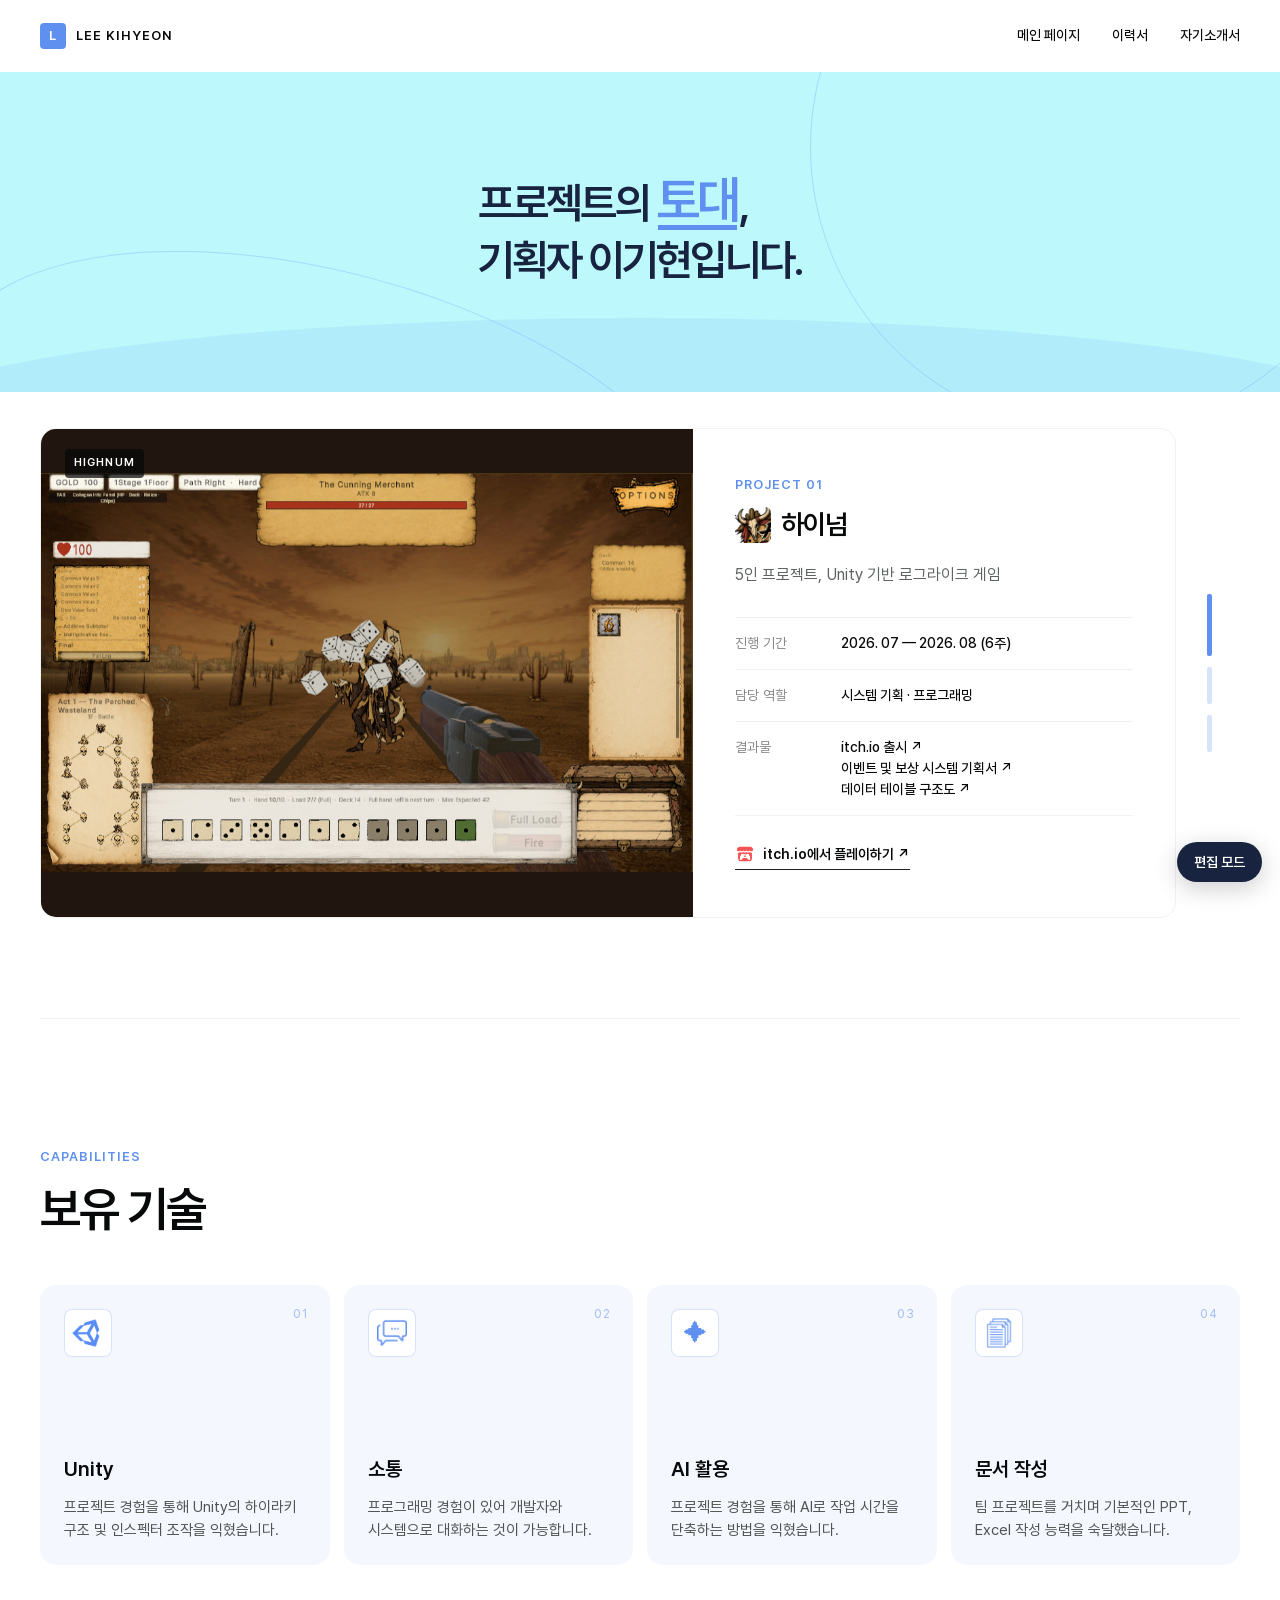
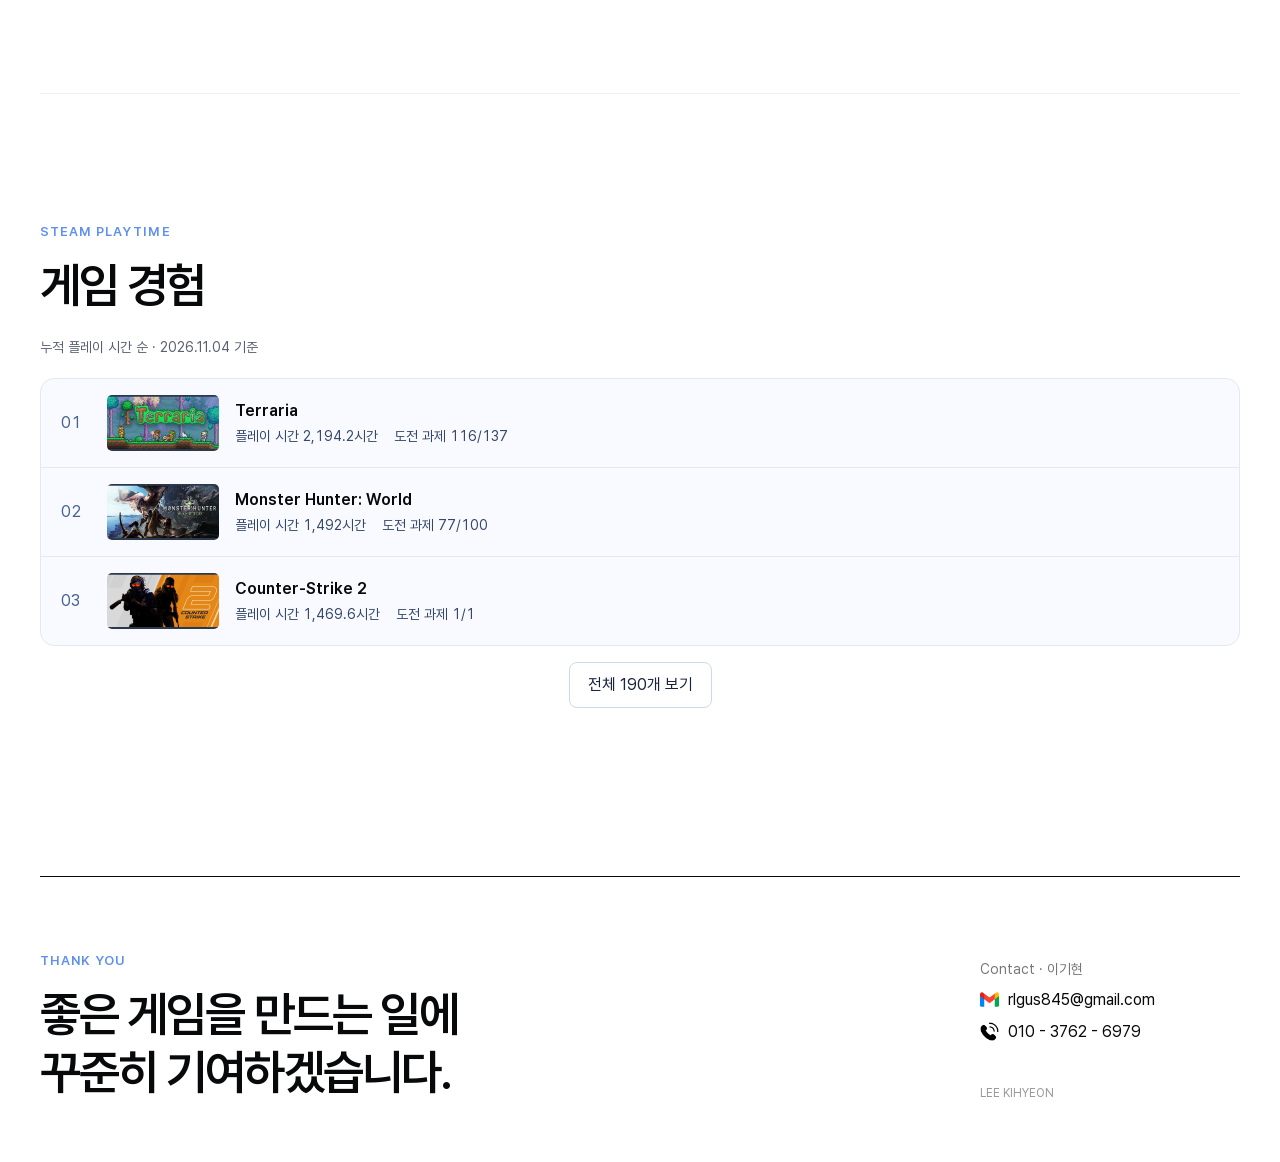
==== commit 4d1883bd: "Add Steam game thumbnails and achievement counts" ====
--- a/index.html
+++ b/index.html
@@ -90,13 +90,15 @@
       border: 1px solid #e3e9f3;border-radius: 14px;background: #f8faff;
     }
     .steam-games li {
-      display: grid;grid-template-columns: 3ch minmax(0,1fr) auto;
+      display: grid;grid-template-columns: 3ch clamp(72px, 14vw, 112px) minmax(0,1fr);
       align-items: center;gap: 16px;padding: 16px 20px;
     }
     .steam-games li + li {border-top: 1px solid #e3e9f3;}
-    .steam-games strong {overflow-wrap: anywhere;}
+    .steam-thumbnail {display: block;width: 100%;height: auto;border-radius: 5px;}
+    .steam-game-info {display: flex;flex-wrap: wrap;gap: 3px 16px;}
+    .steam-game-info strong {flex-basis: 100%;overflow-wrap: anywhere;}
     .steam-rank {color: #45638e;font-variant-numeric: tabular-nums;}
-    .steam-duration {color: #354869;font-size: 14px;white-space: nowrap;font-variant-numeric: tabular-nums;}
+    .steam-duration, .steam-achievements {color: #354869;font-size: 14px;white-space: nowrap;font-variant-numeric: tabular-nums;}
     .steam-toggle[aria-expanded="false"] + .steam-games li:nth-child(n+4) {display: none;}
     .steam-toggle[aria-expanded="true"] + .steam-games {
       max-height: min(26rem, 58vh);overflow-y: auto;scrollbar-gutter: stable;
@@ -127,197 +129,1717 @@
       <p class="steam-caption">누적 플레이 시간 순 · 2026.11.04 기준</p>
       <div class="steam-playtime">
         <button type="button" class="steam-toggle" aria-expanded="false" aria-controls="steam-games">전체 190개 보기</button>
-        <ol class="steam-games" id="steam-games" role="list" aria-label="Steam 게임과 누적 플레이 시간">
-          <li><span class="steam-rank" aria-hidden="true">01</span><strong>Terraria</strong><span class="steam-duration">2,194.2시간</span></li>
-          <li><span class="steam-rank" aria-hidden="true">02</span><strong>Monster Hunter: World</strong><span class="steam-duration">1,492시간</span></li>
-          <li><span class="steam-rank" aria-hidden="true">03</span><strong>Counter-Strike 2</strong><span class="steam-duration">1,469.6시간</span></li>
-          <li><span class="steam-rank" aria-hidden="true">04</span><strong>PUBG: BATTLEGROUNDS</strong><span class="steam-duration">1,059.3시간</span></li>
-          <li><span class="steam-rank" aria-hidden="true">05</span><strong>tModLoader</strong><span class="steam-duration">1,043.6시간</span></li>
-          <li><span class="steam-rank" aria-hidden="true">06</span><strong>Grand Theft Auto V 레거시</strong><span class="steam-duration">999.4시간</span></li>
-          <li><span class="steam-rank" aria-hidden="true">07</span><strong>The Binding of Isaac: Rebirth</strong><span class="steam-duration">884.1시간</span></li>
-          <li><span class="steam-rank" aria-hidden="true">08</span><strong>Limbus Company</strong><span class="steam-duration">881.7시간</span></li>
-          <li><span class="steam-rank" aria-hidden="true">09</span><strong>Borderlands 2</strong><span class="steam-duration">860.5시간</span></li>
-          <li><span class="steam-rank" aria-hidden="true">10</span><strong>톰 클랜시의 레인보우식스 시즈</strong><span class="steam-duration">829.8시간</span></li>
-          <li><span class="steam-rank" aria-hidden="true">11</span><strong>Slay the Spire</strong><span class="steam-duration">754.9시간</span></li>
-          <li><span class="steam-rank" aria-hidden="true">12</span><strong>이터널 리턴</strong><span class="steam-duration">627.5시간</span></li>
-          <li><span class="steam-rank" aria-hidden="true">13</span><strong>데스티니 가디언즈</strong><span class="steam-duration">518.8시간</span></li>
-          <li><span class="steam-rank" aria-hidden="true">14</span><strong>Shadowverse</strong><span class="steam-duration">253.2시간</span></li>
-          <li><span class="steam-rank" aria-hidden="true">15</span><strong>The Binding of Isaac</strong><span class="steam-duration">231.3시간</span></li>
-          <li><span class="steam-rank" aria-hidden="true">16</span><strong>Dying Light</strong><span class="steam-duration">172.8시간</span></li>
-          <li><span class="steam-rank" aria-hidden="true">17</span><strong>Left 4 Dead 2</strong><span class="steam-duration">168.8시간</span></li>
-          <li><span class="steam-rank" aria-hidden="true">18</span><strong>블루 아카이브</strong><span class="steam-duration">163.2시간</span></li>
-          <li><span class="steam-rank" aria-hidden="true">19</span><strong>Palworld / 팰월드</strong><span class="steam-duration">133.7시간</span></li>
-          <li><span class="steam-rank" aria-hidden="true">20</span><strong>불과 얼음의 춤 (A Dance of Fire and Ice)</strong><span class="steam-duration">119.3시간</span></li>
-          <li><span class="steam-rank" aria-hidden="true">21</span><strong>ELDEN RING</strong><span class="steam-duration">118.5시간</span></li>
-          <li><span class="steam-rank" aria-hidden="true">22</span><strong>Assassin&#x27;s Creed Odyssey</strong><span class="steam-duration">112.9시간</span></li>
-          <li><span class="steam-rank" aria-hidden="true">23</span><strong>Dungreed</strong><span class="steam-duration">106.6시간</span></li>
-          <li><span class="steam-rank" aria-hidden="true">24</span><strong>Far Cry 4</strong><span class="steam-duration">79.2시간</span></li>
-          <li><span class="steam-rank" aria-hidden="true">25</span><strong>DJMAX RESPECT V</strong><span class="steam-duration">78.5시간</span></li>
-          <li><span class="steam-rank" aria-hidden="true">26</span><strong>Starbound</strong><span class="steam-duration">77.7시간</span></li>
-          <li><span class="steam-rank" aria-hidden="true">27</span><strong>보더랜드 3</strong><span class="steam-duration">76.4시간</span></li>
-          <li><span class="steam-rank" aria-hidden="true">28</span><strong>MONSTER HUNTER RISE</strong><span class="steam-duration">76.4시간</span></li>
-          <li><span class="steam-rank" aria-hidden="true">29</span><strong>Core Keeper</strong><span class="steam-duration">72.8시간</span></li>
-          <li><span class="steam-rank" aria-hidden="true">30</span><strong>Muse Dash</strong><span class="steam-duration">69.9시간</span></li>
-          <li><span class="steam-rank" aria-hidden="true">31</span><strong>Slay the Spire 2</strong><span class="steam-duration">68.7시간</span></li>
-          <li><span class="steam-rank" aria-hidden="true">32</span><strong>Back 4 Blood</strong><span class="steam-duration">66.8시간</span></li>
-          <li><span class="steam-rank" aria-hidden="true">33</span><strong>The Elder Scrolls V: Skyrim</strong><span class="steam-duration">63.5시간</span></li>
-          <li><span class="steam-rank" aria-hidden="true">34</span><strong>Gunfire Reborn</strong><span class="steam-duration">62.3시간</span></li>
-          <li><span class="steam-rank" aria-hidden="true">35</span><strong>Don&#x27;t Starve Together</strong><span class="steam-duration">55.5시간</span></li>
-          <li><span class="steam-rank" aria-hidden="true">36</span><strong>하츠네 미쿠 Project DIVA MEGA39’s+</strong><span class="steam-duration">52.1시간</span></li>
-          <li><span class="steam-rank" aria-hidden="true">37</span><strong>Rust</strong><span class="steam-duration">49.3시간</span></li>
-          <li><span class="steam-rank" aria-hidden="true">38</span><strong>Garry&#x27;s Mod</strong><span class="steam-duration">45.8시간</span></li>
-          <li><span class="steam-rank" aria-hidden="true">39</span><strong>Cyberpunk 2077</strong><span class="steam-duration">43.5시간</span></li>
-          <li><span class="steam-rank" aria-hidden="true">40</span><strong>Puyo Puyo™Tetris®</strong><span class="steam-duration">41.8시간</span></li>
-          <li><span class="steam-rank" aria-hidden="true">41</span><strong>Monster Hunter Wilds</strong><span class="steam-duration">35.8시간</span></li>
-          <li><span class="steam-rank" aria-hidden="true">42</span><strong>Rise of the Tomb Raider</strong><span class="steam-duration">32.8시간</span></li>
-          <li><span class="steam-rank" aria-hidden="true">43</span><strong>Crypt of the NecroDancer</strong><span class="steam-duration">27.5시간</span></li>
-          <li><span class="steam-rank" aria-hidden="true">44</span><strong>산나비</strong><span class="steam-duration">26.7시간</span></li>
-          <li><span class="steam-rank" aria-hidden="true">45</span><strong>Undertale</strong><span class="steam-duration">25.8시간</span></li>
-          <li><span class="steam-rank" aria-hidden="true">46</span><strong>Paladins</strong><span class="steam-duration">25.4시간</span></li>
-          <li><span class="steam-rank" aria-hidden="true">47</span><strong>Cave Story+</strong><span class="steam-duration">25.3시간</span></li>
-          <li><span class="steam-rank" aria-hidden="true">48</span><strong>서브노티카</strong><span class="steam-duration">21.1시간</span></li>
-          <li><span class="steam-rank" aria-hidden="true">49</span><strong>Raft</strong><span class="steam-duration">21.1시간</span></li>
-          <li><span class="steam-rank" aria-hidden="true">50</span><strong>Far Cry Primal</strong><span class="steam-duration">19.9시간</span></li>
-          <li><span class="steam-rank" aria-hidden="true">51</span><strong>Geometry Dash</strong><span class="steam-duration">19.8시간</span></li>
-          <li><span class="steam-rank" aria-hidden="true">52</span><strong>Grand Theft Auto: San Andreas</strong><span class="steam-duration">19.6시간</span></li>
-          <li><span class="steam-rank" aria-hidden="true">53</span><strong>Far Cry 5</strong><span class="steam-duration">19.6시간</span></li>
-          <li><span class="steam-rank" aria-hidden="true">54</span><strong>7 Days to Die</strong><span class="steam-duration">18.9시간</span></li>
-          <li><span class="steam-rank" aria-hidden="true">55</span><strong>ONE PIECE PIRATE WARRIORS 3</strong><span class="steam-duration">18.2시간</span></li>
-          <li><span class="steam-rank" aria-hidden="true">56</span><strong>Dead by Daylight</strong><span class="steam-duration">16.9시간</span></li>
-          <li><span class="steam-rank" aria-hidden="true">57</span><strong>Castle Crashers</strong><span class="steam-duration">16.3시간</span></li>
-          <li><span class="steam-rank" aria-hidden="true">58</span><strong>Super Hexagon</strong><span class="steam-duration">14.9시간</span></li>
-          <li><span class="steam-rank" aria-hidden="true">59</span><strong>Delta Force</strong><span class="steam-duration">14.9시간</span></li>
-          <li><span class="steam-rank" aria-hidden="true">60</span><strong>세피리아</strong><span class="steam-duration">14.8시간</span></li>
-          <li><span class="steam-rank" aria-hidden="true">61</span><strong>Baba Is You</strong><span class="steam-duration">14.6시간</span></li>
-          <li><span class="steam-rank" aria-hidden="true">62</span><strong>Skullgirls 2nd Encore</strong><span class="steam-duration">14.2시간</span></li>
-          <li><span class="steam-rank" aria-hidden="true">63</span><strong>Hammerwatch</strong><span class="steam-duration">13.2시간</span></li>
-          <li><span class="steam-rank" aria-hidden="true">64</span><strong>Lethal Company</strong><span class="steam-duration">12.7시간</span></li>
-          <li><span class="steam-rank" aria-hidden="true">65</span><strong>태고의 달인 쿵딱 ! 원더풀 페스티벌</strong><span class="steam-duration">12.1시간</span></li>
-          <li><span class="steam-rank" aria-hidden="true">66</span><strong>Red Dead Redemption 2</strong><span class="steam-duration">12시간</span></li>
-          <li><span class="steam-rank" aria-hidden="true">67</span><strong>VVVVVV</strong><span class="steam-duration">11.4시간</span></li>
-          <li><span class="steam-rank" aria-hidden="true">68</span><strong>산 먹는 드워프</strong><span class="steam-duration">10.9시간</span></li>
-          <li><span class="steam-rank" aria-hidden="true">69</span><strong>PLATiNA :: LAB</strong><span class="steam-duration">10.8시간</span></li>
-          <li><span class="steam-rank" aria-hidden="true">70</span><strong>Sid Meier&#x27;s Civilization V</strong><span class="steam-duration">10.6시간</span></li>
-          <li><span class="steam-rank" aria-hidden="true">71</span><strong>Wallpaper Engine</strong><span class="steam-duration">10.6시간</span></li>
-          <li><span class="steam-rank" aria-hidden="true">72</span><strong>Killing Floor 2</strong><span class="steam-duration">10.3시간</span></li>
-          <li><span class="steam-rank" aria-hidden="true">73</span><strong>Among Us</strong><span class="steam-duration">10.2시간</span></li>
-          <li><span class="steam-rank" aria-hidden="true">74</span><strong>Battlefield™ V</strong><span class="steam-duration">9.1시간</span></li>
-          <li><span class="steam-rank" aria-hidden="true">75</span><strong>Tomb Raider</strong><span class="steam-duration">8.6시간</span></li>
-          <li><span class="steam-rank" aria-hidden="true">76</span><strong>Old School Musical</strong><span class="steam-duration">8.6시간</span></li>
-          <li><span class="steam-rank" aria-hidden="true">77</span><strong>Company of Heroes 2</strong><span class="steam-duration">8.1시간</span></li>
-          <li><span class="steam-rank" aria-hidden="true">78</span><strong>Human Fall Flat</strong><span class="steam-duration">8시간</span></li>
-          <li><span class="steam-rank" aria-hidden="true">79</span><strong>Realm Royale Reforged</strong><span class="steam-duration">7.9시간</span></li>
-          <li><span class="steam-rank" aria-hidden="true">80</span><strong>Borderlands: The Pre-Sequel</strong><span class="steam-duration">7.8시간</span></li>
-          <li><span class="steam-rank" aria-hidden="true">81</span><strong>Super Meat Boy</strong><span class="steam-duration">7.8시간</span></li>
-          <li><span class="steam-rank" aria-hidden="true">82</span><strong>Strinova</strong><span class="steam-duration">7.3시간</span></li>
-          <li><span class="steam-rank" aria-hidden="true">83</span><strong>SUPERHOT</strong><span class="steam-duration">6.3시간</span></li>
-          <li><span class="steam-rank" aria-hidden="true">84</span><strong>Sniper Elite V2</strong><span class="steam-duration">6.1시간</span></li>
-          <li><span class="steam-rank" aria-hidden="true">85</span><strong>Dota 2</strong><span class="steam-duration">5.7시간</span></li>
-          <li><span class="steam-rank" aria-hidden="true">86</span><strong>Marvel’s Spider-Man Remastered</strong><span class="steam-duration">5.7시간</span></li>
-          <li><span class="steam-rank" aria-hidden="true">87</span><strong>Enter the Gungeon</strong><span class="steam-duration">5.6시간</span></li>
-          <li><span class="steam-rank" aria-hidden="true">88</span><strong>ARK: Survival Evolved</strong><span class="steam-duration">5.5시간</span></li>
-          <li><span class="steam-rank" aria-hidden="true">89</span><strong>Hero Siege</strong><span class="steam-duration">5.4시간</span></li>
-          <li><span class="steam-rank" aria-hidden="true">90</span><strong>Time Clickers</strong><span class="steam-duration">5.4시간</span></li>
-          <li><span class="steam-rank" aria-hidden="true">91</span><strong>PAYDAY 2</strong><span class="steam-duration">5.4시간</span></li>
-          <li><span class="steam-rank" aria-hidden="true">92</span><strong>PAYDAY: The Heist</strong><span class="steam-duration">5.2시간</span></li>
-          <li><span class="steam-rank" aria-hidden="true">93</span><strong>Doki Doki Literature Club</strong><span class="steam-duration">5.2시간</span></li>
-          <li><span class="steam-rank" aria-hidden="true">94</span><strong>Apex 레전드 ™</strong><span class="steam-duration">5.1시간</span></li>
-          <li><span class="steam-rank" aria-hidden="true">95</span><strong>Totally Accurate Battlegrounds</strong><span class="steam-duration">5.1시간</span></li>
-          <li><span class="steam-rank" aria-hidden="true">96</span><strong>Soundodger+</strong><span class="steam-duration">5.1시간</span></li>
-          <li><span class="steam-rank" aria-hidden="true">97</span><strong>Hollow Knight</strong><span class="steam-duration">5시간</span></li>
-          <li><span class="steam-rank" aria-hidden="true">98</span><strong>Tabletop Simulator</strong><span class="steam-duration">5시간</span></li>
-          <li><span class="steam-rank" aria-hidden="true">99</span><strong>Minimum</strong><span class="steam-duration">4.9시간</span></li>
-          <li><span class="steam-rank" aria-hidden="true">100</span><strong>Battlefield™ 2042</strong><span class="steam-duration">4.9시간</span></li>
-          <li><span class="steam-rank" aria-hidden="true">101</span><strong>Timberman</strong><span class="steam-duration">4.7시간</span></li>
-          <li><span class="steam-rank" aria-hidden="true">102</span><strong>Warframe</strong><span class="steam-duration">4.7시간</span></li>
-          <li><span class="steam-rank" aria-hidden="true">103</span><strong>Spore</strong><span class="steam-duration">4.4시간</span></li>
-          <li><span class="steam-rank" aria-hidden="true">104</span><strong>LOCKDOWN Protocol</strong><span class="steam-duration">4.3시간</span></li>
-          <li><span class="steam-rank" aria-hidden="true">105</span><strong>Dungeon of the ENDLESS™</strong><span class="steam-duration">4.2시간</span></li>
-          <li><span class="steam-rank" aria-hidden="true">106</span><strong>Battlerite</strong><span class="steam-duration">3.9시간</span></li>
-          <li><span class="steam-rank" aria-hidden="true">107</span><strong>Don&#x27;t Starve</strong><span class="steam-duration">3.9시간</span></li>
-          <li><span class="steam-rank" aria-hidden="true">108</span><strong>Shadow of the Tomb Raider</strong><span class="steam-duration">3.6시간</span></li>
-          <li><span class="steam-rank" aria-hidden="true">109</span><strong>Phasmophobia</strong><span class="steam-duration">3.6시간</span></li>
-          <li><span class="steam-rank" aria-hidden="true">110</span><strong>보더랜드 ® 4</strong><span class="steam-duration">3.3시간</span></li>
-          <li><span class="steam-rank" aria-hidden="true">111</span><strong>64.0</strong><span class="steam-duration">3.3시간</span></li>
-          <li><span class="steam-rank" aria-hidden="true">112</span><strong>PEAK</strong><span class="steam-duration">3.1시간</span></li>
-          <li><span class="steam-rank" aria-hidden="true">113</span><strong>식스타 게이트 : 스타트레일</strong><span class="steam-duration">3시간</span></li>
-          <li><span class="steam-rank" aria-hidden="true">114</span><strong>크로노 아크</strong><span class="steam-duration">3시간</span></li>
-          <li><span class="steam-rank" aria-hidden="true">115</span><strong>Unturned</strong><span class="steam-duration">2.9시간</span></li>
-          <li><span class="steam-rank" aria-hidden="true">116</span><strong>METAL SLUG 3</strong><span class="steam-duration">2.8시간</span></li>
-          <li><span class="steam-rank" aria-hidden="true">117</span><strong>Zombie Army Trilogy</strong><span class="steam-duration">2.8시간</span></li>
-          <li><span class="steam-rank" aria-hidden="true">118</span><strong>Black Squad</strong><span class="steam-duration">2.8시간</span></li>
-          <li><span class="steam-rank" aria-hidden="true">119</span><strong>Tom Clancy&#x27;s Ghost Recon Phantoms - NA</strong><span class="steam-duration">2.7시간</span></li>
-          <li><span class="steam-rank" aria-hidden="true">120</span><strong>DayZ</strong><span class="steam-duration">2.7시간</span></li>
-          <li><span class="steam-rank" aria-hidden="true">121</span><strong>Getting Over It with Bennett Foddy</strong><span class="steam-duration">2.4시간</span></li>
-          <li><span class="steam-rank" aria-hidden="true">122</span><strong>hololive Dreams</strong><span class="steam-duration">2.3시간</span></li>
-          <li><span class="steam-rank" aria-hidden="true">123</span><strong>TAPSONIC BOLD</strong><span class="steam-duration">2.3시간</span></li>
-          <li><span class="steam-rank" aria-hidden="true">124</span><strong>Supermarket Together</strong><span class="steam-duration">2.3시간</span></li>
-          <li><span class="steam-rank" aria-hidden="true">125</span><strong>Ring of Elysium</strong><span class="steam-duration">118분</span></li>
-          <li><span class="steam-rank" aria-hidden="true">126</span><strong>A Story About My Uncle</strong><span class="steam-duration">118분</span></li>
-          <li><span class="steam-rank" aria-hidden="true">127</span><strong>리듬 닥터 (Rhythm Doctor)</strong><span class="steam-duration">117분</span></li>
-          <li><span class="steam-rank" aria-hidden="true">128</span><strong>Archeblade</strong><span class="steam-duration">116분</span></li>
-          <li><span class="steam-rank" aria-hidden="true">129</span><strong>칼파 : 코스믹 심포니 (KALPA: Cosmic Symphony)</strong><span class="steam-duration">112분</span></li>
-          <li><span class="steam-rank" aria-hidden="true">130</span><strong>Cry of Fear</strong><span class="steam-duration">108분</span></li>
-          <li><span class="steam-rank" aria-hidden="true">131</span><strong>No More Room in Hell</strong><span class="steam-duration">103분</span></li>
-          <li><span class="steam-rank" aria-hidden="true">132</span><strong>Monster Hunter Wilds Beta test</strong><span class="steam-duration">96분</span></li>
-          <li><span class="steam-rank" aria-hidden="true">133</span><strong>Brotato</strong><span class="steam-duration">95분</span></li>
-          <li><span class="steam-rank" aria-hidden="true">134</span><strong>In Falsus</strong><span class="steam-duration">91분</span></li>
-          <li><span class="steam-rank" aria-hidden="true">135</span><strong>포 아너</strong><span class="steam-duration">86분</span></li>
-          <li><span class="steam-rank" aria-hidden="true">136</span><strong>The Forest</strong><span class="steam-duration">86분</span></li>
-          <li><span class="steam-rank" aria-hidden="true">137</span><strong>For The King</strong><span class="steam-duration">79분</span></li>
-          <li><span class="steam-rank" aria-hidden="true">138</span><strong>데이브 더 다이버</strong><span class="steam-duration">77분</span></li>
-          <li><span class="steam-rank" aria-hidden="true">139</span><strong>Angvik</strong><span class="steam-duration">77분</span></li>
-          <li><span class="steam-rank" aria-hidden="true">140</span><strong>Trove</strong><span class="steam-duration">67분</span></li>
-          <li><span class="steam-rank" aria-hidden="true">141</span><strong>Machine Party</strong><span class="steam-duration">66분</span></li>
-          <li><span class="steam-rank" aria-hidden="true">142</span><strong>Silly Linguine Cat Simulator Deluxe Online</strong><span class="steam-duration">41분</span></li>
-          <li><span class="steam-rank" aria-hidden="true">143</span><strong>Insurgency</strong><span class="steam-duration">36분</span></li>
-          <li><span class="steam-rank" aria-hidden="true">144</span><strong>농부는 대체되었다</strong><span class="steam-duration">31분</span></li>
-          <li><span class="steam-rank" aria-hidden="true">145</span><strong>Hand Simulator</strong><span class="steam-duration">28분</span></li>
-          <li><span class="steam-rank" aria-hidden="true">146</span><strong>Relic Hunters Zero: Remix</strong><span class="steam-duration">28분</span></li>
-          <li><span class="steam-rank" aria-hidden="true">147</span><strong>Counter-Strike:Global Offensive</strong><span class="steam-duration">27분</span></li>
-          <li><span class="steam-rank" aria-hidden="true">148</span><strong>Hades</strong><span class="steam-duration">25분</span></li>
-          <li><span class="steam-rank" aria-hidden="true">149</span><strong>METAL SLUG</strong><span class="steam-duration">22분</span></li>
-          <li><span class="steam-rank" aria-hidden="true">150</span><strong>DARK SOULS™ III</strong><span class="steam-duration">21분</span></li>
-          <li><span class="steam-rank" aria-hidden="true">151</span><strong>Stardew Valley</strong><span class="steam-duration">21분</span></li>
-          <li><span class="steam-rank" aria-hidden="true">152</span><strong>Tom Clancy&#x27;s Rainbow Six Siege - Test Server</strong><span class="steam-duration">21분</span></li>
-          <li><span class="steam-rank" aria-hidden="true">153</span><strong>Five Nights at Freddy&#x27;s</strong><span class="steam-duration">18분</span></li>
-          <li><span class="steam-rank" aria-hidden="true">154</span><strong>Five Nights at Freddy&#x27;s 2</strong><span class="steam-duration">14분</span></li>
-          <li><span class="steam-rank" aria-hidden="true">155</span><strong>뿌요뿌요 ™ 테트리스 ® 2  </strong><span class="steam-duration">13분</span></li>
-          <li><span class="steam-rank" aria-hidden="true">156</span><strong>Symphony</strong><span class="steam-duration">13분</span></li>
-          <li><span class="steam-rank" aria-hidden="true">157</span><strong>Revolution Idle</strong><span class="steam-duration">9분</span></li>
-          <li><span class="steam-rank" aria-hidden="true">158</span><strong>Galcon 2</strong><span class="steam-duration">8분</span></li>
-          <li><span class="steam-rank" aria-hidden="true">159</span><strong>Tales Runner</strong><span class="steam-duration">5분</span></li>
-          <li><span class="steam-rank" aria-hidden="true">160</span><strong>Yume Nikki</strong><span class="steam-duration">5분</span></li>
-          <li><span class="steam-rank" aria-hidden="true">161</span><strong>APB Reloaded</strong><span class="steam-duration">3분</span></li>
-          <li><span class="steam-rank" aria-hidden="true">162</span><strong>Clicker Heroes</strong><span class="steam-duration">3분</span></li>
-          <li><span class="steam-rank" aria-hidden="true">163</span><strong>Hi-Fi RUSH</strong><span class="steam-duration">2분</span></li>
-          <li><span class="steam-rank" aria-hidden="true">164</span><strong>oO</strong><span class="steam-duration">2분</span></li>
-          <li><span class="steam-rank" aria-hidden="true">165</span><strong>Downfall - A Slay the Spire Fan Expansion</strong><span class="steam-duration">1분</span></li>
-          <li><span class="steam-rank" aria-hidden="true">166</span><strong>Skyrim Script Extender (SKSE)</strong><span class="steam-duration">1분</span></li>
-          <li><span class="steam-rank" aria-hidden="true">167</span><strong>Starbound - Unstable</strong><span class="steam-duration">1분</span></li>
-          <li><span class="steam-rank" aria-hidden="true">168</span><strong>911 Operator</strong><span class="steam-duration">표시 없음</span></li>
-          <li><span class="steam-rank" aria-hidden="true">169</span><strong>ARK: Survival Of The Fittest</strong><span class="steam-duration">표시 없음</span></li>
-          <li><span class="steam-rank" aria-hidden="true">170</span><strong>Brawlhalla</strong><span class="steam-duration">표시 없음</span></li>
-          <li><span class="steam-rank" aria-hidden="true">171</span><strong>Company of Heroes</strong><span class="steam-duration">표시 없음</span></li>
-          <li><span class="steam-rank" aria-hidden="true">172</span><strong>Company of Heroes - Legacy Edition</strong><span class="steam-duration">표시 없음</span></li>
-          <li><span class="steam-rank" aria-hidden="true">173</span><strong>Company of Heroes: Opposing Fronts</strong><span class="steam-duration">표시 없음</span></li>
-          <li><span class="steam-rank" aria-hidden="true">174</span><strong>Company of Heroes: Tales of Valor</strong><span class="steam-duration">표시 없음</span></li>
-          <li><span class="steam-rank" aria-hidden="true">175</span><strong>The Deed</strong><span class="steam-duration">표시 없음</span></li>
-          <li><span class="steam-rank" aria-hidden="true">176</span><strong>For Honor - Public Test</strong><span class="steam-duration">표시 없음</span></li>
-          <li><span class="steam-rank" aria-hidden="true">177</span><strong>Grand Theft Auto V 인핸스드</strong><span class="steam-duration">표시 없음</span></li>
-          <li><span class="steam-rank" aria-hidden="true">178</span><strong>LIMBO</strong><span class="steam-duration">표시 없음</span></li>
-          <li><span class="steam-rank" aria-hidden="true">179</span><strong>METAL SLUG X</strong><span class="steam-duration">표시 없음</span></li>
-          <li><span class="steam-rank" aria-hidden="true">180</span><strong>Oxygen Not Included</strong><span class="steam-duration">표시 없음</span></li>
-          <li><span class="steam-rank" aria-hidden="true">181</span><strong>Paladins - Public Test</strong><span class="steam-duration">표시 없음</span></li>
-          <li><span class="steam-rank" aria-hidden="true">182</span><strong>죠죠의 기묘한 모험 올 스타 배틀 R</strong><span class="steam-duration">표시 없음</span></li>
-          <li><span class="steam-rank" aria-hidden="true">183</span><strong>Realm Royale - Test Server</strong><span class="steam-duration">표시 없음</span></li>
-          <li><span class="steam-rank" aria-hidden="true">184</span><strong>Rust - Staging Branch</strong><span class="steam-duration">표시 없음</span></li>
-          <li><span class="steam-rank" aria-hidden="true">185</span><strong>Skullgirls ∞Endless Beta∞</strong><span class="steam-duration">표시 없음</span></li>
-          <li><span class="steam-rank" aria-hidden="true">186</span><strong>Snake Eyes Dungeon</strong><span class="steam-duration">표시 없음</span></li>
-          <li><span class="steam-rank" aria-hidden="true">187</span><strong>The Stanley Parable</strong><span class="steam-duration">표시 없음</span></li>
-          <li><span class="steam-rank" aria-hidden="true">188</span><strong>SUPERHOT: MIND CONTROL DELETE</strong><span class="steam-duration">표시 없음</span></li>
-          <li><span class="steam-rank" aria-hidden="true">189</span><strong>Warhammer 40,000: Gladius - Relics of War</strong><span class="steam-duration">표시 없음</span></li>
-          <li><span class="steam-rank" aria-hidden="true">190</span><strong>The Witcher 3: Wild Hunt — Remastered</strong><span class="steam-duration">표시 없음</span></li>
+        <ol class="steam-games" id="steam-games" role="list" aria-label="Steam 게임의 누적 플레이 시간과 도전 과제">
+          <li>
+            <span class="steam-rank" aria-hidden="true">01</span>
+            <img class="steam-thumbnail" src="images/steam/105600.jpeg" alt="" width="112" height="56" loading="lazy">
+            <div class="steam-game-info">
+              <strong>Terraria</strong>
+              <span class="steam-duration">플레이 시간 2,194.2시간</span>
+              <span class="steam-achievements">도전 과제 116/137</span>
+            </div>
+          </li>
+          <li>
+            <span class="steam-rank" aria-hidden="true">02</span>
+            <img class="steam-thumbnail" src="images/steam/582010.jpeg" alt="" width="112" height="56" loading="lazy">
+            <div class="steam-game-info">
+              <strong>Monster Hunter: World</strong>
+              <span class="steam-duration">플레이 시간 1,492시간</span>
+              <span class="steam-achievements">도전 과제 77/100</span>
+            </div>
+          </li>
+          <li>
+            <span class="steam-rank" aria-hidden="true">03</span>
+            <img class="steam-thumbnail" src="images/steam/730.jpeg" alt="" width="112" height="56" loading="lazy">
+            <div class="steam-game-info">
+              <strong>Counter-Strike 2</strong>
+              <span class="steam-duration">플레이 시간 1,469.6시간</span>
+              <span class="steam-achievements">도전 과제 1/1</span>
+            </div>
+          </li>
+          <li>
+            <span class="steam-rank" aria-hidden="true">04</span>
+            <img class="steam-thumbnail" src="images/steam/578080.jpeg" alt="" width="112" height="56" loading="lazy">
+            <div class="steam-game-info">
+              <strong>PUBG: BATTLEGROUNDS</strong>
+              <span class="steam-duration">플레이 시간 1,059.3시간</span>
+              <span class="steam-achievements">도전 과제 33/37</span>
+            </div>
+          </li>
+          <li>
+            <span class="steam-rank" aria-hidden="true">05</span>
+            <img class="steam-thumbnail" src="images/steam/1281930.jpeg" alt="" width="112" height="56" loading="lazy">
+            <div class="steam-game-info">
+              <strong>tModLoader</strong>
+              <span class="steam-duration">플레이 시간 1,043.6시간</span>
+              <span class="steam-achievements">도전 과제 표시 없음</span>
+            </div>
+          </li>
+          <li>
+            <span class="steam-rank" aria-hidden="true">06</span>
+            <img class="steam-thumbnail" src="images/steam/271590.jpeg" alt="" width="112" height="56" loading="lazy">
+            <div class="steam-game-info">
+              <strong>Grand Theft Auto V 레거시</strong>
+              <span class="steam-duration">플레이 시간 999.4시간</span>
+              <span class="steam-achievements">도전 과제 40/77</span>
+            </div>
+          </li>
+          <li>
+            <span class="steam-rank" aria-hidden="true">07</span>
+            <img class="steam-thumbnail" src="images/steam/250900.jpeg" alt="" width="112" height="56" loading="lazy">
+            <div class="steam-game-info">
+              <strong>The Binding of Isaac: Rebirth</strong>
+              <span class="steam-duration">플레이 시간 884.1시간</span>
+              <span class="steam-achievements">도전 과제 641/641</span>
+            </div>
+          </li>
+          <li>
+            <span class="steam-rank" aria-hidden="true">08</span>
+            <img class="steam-thumbnail" src="images/steam/1973530.jpeg" alt="" width="112" height="56" loading="lazy">
+            <div class="steam-game-info">
+              <strong>Limbus Company</strong>
+              <span class="steam-duration">플레이 시간 881.7시간</span>
+              <span class="steam-achievements">도전 과제 표시 없음</span>
+            </div>
+          </li>
+          <li>
+            <span class="steam-rank" aria-hidden="true">09</span>
+            <img class="steam-thumbnail" src="images/steam/49520.jpeg" alt="" width="112" height="56" loading="lazy">
+            <div class="steam-game-info">
+              <strong>Borderlands 2</strong>
+              <span class="steam-duration">플레이 시간 860.5시간</span>
+              <span class="steam-achievements">도전 과제 75/75</span>
+            </div>
+          </li>
+          <li>
+            <span class="steam-rank" aria-hidden="true">10</span>
+            <img class="steam-thumbnail" src="images/steam/359550.jpeg" alt="" width="112" height="56" loading="lazy">
+            <div class="steam-game-info">
+              <strong>톰 클랜시의 레인보우식스 시즈</strong>
+              <span class="steam-duration">플레이 시간 829.8시간</span>
+              <span class="steam-achievements">도전 과제 표시 없음</span>
+            </div>
+          </li>
+          <li>
+            <span class="steam-rank" aria-hidden="true">11</span>
+            <img class="steam-thumbnail" src="images/steam/646570.jpeg" alt="" width="112" height="56" loading="lazy">
+            <div class="steam-game-info">
+              <strong>Slay the Spire</strong>
+              <span class="steam-duration">플레이 시간 754.9시간</span>
+              <span class="steam-achievements">도전 과제 46/46</span>
+            </div>
+          </li>
+          <li>
+            <span class="steam-rank" aria-hidden="true">12</span>
+            <img class="steam-thumbnail" src="images/steam/1049590.jpeg" alt="" width="112" height="56" loading="lazy">
+            <div class="steam-game-info">
+              <strong>이터널 리턴</strong>
+              <span class="steam-duration">플레이 시간 627.5시간</span>
+              <span class="steam-achievements">도전 과제 표시 없음</span>
+            </div>
+          </li>
+          <li>
+            <span class="steam-rank" aria-hidden="true">13</span>
+            <img class="steam-thumbnail" src="images/steam/1085660.jpeg" alt="" width="112" height="56" loading="lazy">
+            <div class="steam-game-info">
+              <strong>데스티니 가디언즈</strong>
+              <span class="steam-duration">플레이 시간 518.8시간</span>
+              <span class="steam-achievements">도전 과제 18/23</span>
+            </div>
+          </li>
+          <li>
+            <span class="steam-rank" aria-hidden="true">14</span>
+            <img class="steam-thumbnail" src="images/steam/453480.jpeg" alt="" width="112" height="56" loading="lazy">
+            <div class="steam-game-info">
+              <strong>Shadowverse</strong>
+              <span class="steam-duration">플레이 시간 253.2시간</span>
+              <span class="steam-achievements">도전 과제 표시 없음</span>
+            </div>
+          </li>
+          <li>
+            <span class="steam-rank" aria-hidden="true">15</span>
+            <img class="steam-thumbnail" src="images/steam/113200.jpeg" alt="" width="112" height="56" loading="lazy">
+            <div class="steam-game-info">
+              <strong>The Binding of Isaac</strong>
+              <span class="steam-duration">플레이 시간 231.3시간</span>
+              <span class="steam-achievements">도전 과제 85/99</span>
+            </div>
+          </li>
+          <li>
+            <span class="steam-rank" aria-hidden="true">16</span>
+            <img class="steam-thumbnail" src="images/steam/239140.jpeg" alt="" width="112" height="56" loading="lazy">
+            <div class="steam-game-info">
+              <strong>Dying Light</strong>
+              <span class="steam-duration">플레이 시간 172.8시간</span>
+              <span class="steam-achievements">도전 과제 53/78</span>
+            </div>
+          </li>
+          <li>
+            <span class="steam-rank" aria-hidden="true">17</span>
+            <img class="steam-thumbnail" src="images/steam/550.jpeg" alt="" width="112" height="56" loading="lazy">
+            <div class="steam-game-info">
+              <strong>Left 4 Dead 2</strong>
+              <span class="steam-duration">플레이 시간 168.8시간</span>
+              <span class="steam-achievements">도전 과제 46/101</span>
+            </div>
+          </li>
+          <li>
+            <span class="steam-rank" aria-hidden="true">18</span>
+            <img class="steam-thumbnail" src="images/steam/3557620.jpeg" alt="" width="112" height="56" loading="lazy">
+            <div class="steam-game-info">
+              <strong>블루 아카이브</strong>
+              <span class="steam-duration">플레이 시간 163.2시간</span>
+              <span class="steam-achievements">도전 과제 표시 없음</span>
+            </div>
+          </li>
+          <li>
+            <span class="steam-rank" aria-hidden="true">19</span>
+            <img class="steam-thumbnail" src="images/steam/1623730.jpeg" alt="" width="112" height="56" loading="lazy">
+            <div class="steam-game-info">
+              <strong>Palworld / 팰월드</strong>
+              <span class="steam-duration">플레이 시간 133.7시간</span>
+              <span class="steam-achievements">도전 과제 12/75</span>
+            </div>
+          </li>
+          <li>
+            <span class="steam-rank" aria-hidden="true">20</span>
+            <img class="steam-thumbnail" src="images/steam/977950.jpeg" alt="" width="112" height="56" loading="lazy">
+            <div class="steam-game-info">
+              <strong>불과 얼음의 춤 (A Dance of Fire and Ice)</strong>
+              <span class="steam-duration">플레이 시간 119.3시간</span>
+              <span class="steam-achievements">도전 과제 47/47</span>
+            </div>
+          </li>
+          <li>
+            <span class="steam-rank" aria-hidden="true">21</span>
+            <img class="steam-thumbnail" src="images/steam/1245620.jpeg" alt="" width="112" height="56" loading="lazy">
+            <div class="steam-game-info">
+              <strong>ELDEN RING</strong>
+              <span class="steam-duration">플레이 시간 118.5시간</span>
+              <span class="steam-achievements">도전 과제 33/42</span>
+            </div>
+          </li>
+          <li>
+            <span class="steam-rank" aria-hidden="true">22</span>
+            <img class="steam-thumbnail" src="images/steam/812140.jpeg" alt="" width="112" height="56" loading="lazy">
+            <div class="steam-game-info">
+              <strong>Assassin&#x27;s Creed Odyssey</strong>
+              <span class="steam-duration">플레이 시간 112.9시간</span>
+              <span class="steam-achievements">도전 과제 45/93</span>
+            </div>
+          </li>
+          <li>
+            <span class="steam-rank" aria-hidden="true">23</span>
+            <img class="steam-thumbnail" src="images/steam/753420.jpeg" alt="" width="112" height="56" loading="lazy">
+            <div class="steam-game-info">
+              <strong>Dungreed</strong>
+              <span class="steam-duration">플레이 시간 106.6시간</span>
+              <span class="steam-achievements">도전 과제 22/24</span>
+            </div>
+          </li>
+          <li>
+            <span class="steam-rank" aria-hidden="true">24</span>
+            <img class="steam-thumbnail" src="images/steam/298110.jpeg" alt="" width="112" height="56" loading="lazy">
+            <div class="steam-game-info">
+              <strong>Far Cry 4</strong>
+              <span class="steam-duration">플레이 시간 79.2시간</span>
+              <span class="steam-achievements">도전 과제 표시 없음</span>
+            </div>
+          </li>
+          <li>
+            <span class="steam-rank" aria-hidden="true">25</span>
+            <img class="steam-thumbnail" src="images/steam/960170.jpeg" alt="" width="112" height="56" loading="lazy">
+            <div class="steam-game-info">
+              <strong>DJMAX RESPECT V</strong>
+              <span class="steam-duration">플레이 시간 78.5시간</span>
+              <span class="steam-achievements">도전 과제 61/288</span>
+            </div>
+          </li>
+          <li>
+            <span class="steam-rank" aria-hidden="true">26</span>
+            <img class="steam-thumbnail" src="images/steam/211820.jpeg" alt="" width="112" height="56" loading="lazy">
+            <div class="steam-game-info">
+              <strong>Starbound</strong>
+              <span class="steam-duration">플레이 시간 77.7시간</span>
+              <span class="steam-achievements">도전 과제 22/51</span>
+            </div>
+          </li>
+          <li>
+            <span class="steam-rank" aria-hidden="true">27</span>
+            <img class="steam-thumbnail" src="images/steam/397540.jpeg" alt="" width="112" height="56" loading="lazy">
+            <div class="steam-game-info">
+              <strong>보더랜드 3</strong>
+              <span class="steam-duration">플레이 시간 76.4시간</span>
+              <span class="steam-achievements">도전 과제 39/81</span>
+            </div>
+          </li>
+          <li>
+            <span class="steam-rank" aria-hidden="true">28</span>
+            <img class="steam-thumbnail" src="images/steam/1446780.jpeg" alt="" width="112" height="56" loading="lazy">
+            <div class="steam-game-info">
+              <strong>MONSTER HUNTER RISE</strong>
+              <span class="steam-duration">플레이 시간 76.4시간</span>
+              <span class="steam-achievements">도전 과제 22/100</span>
+            </div>
+          </li>
+          <li>
+            <span class="steam-rank" aria-hidden="true">29</span>
+            <img class="steam-thumbnail" src="images/steam/1621690.jpeg" alt="" width="112" height="56" loading="lazy">
+            <div class="steam-game-info">
+              <strong>Core Keeper</strong>
+              <span class="steam-duration">플레이 시간 72.8시간</span>
+              <span class="steam-achievements">도전 과제 21/59</span>
+            </div>
+          </li>
+          <li>
+            <span class="steam-rank" aria-hidden="true">30</span>
+            <img class="steam-thumbnail" src="images/steam/774171.jpeg" alt="" width="112" height="56" loading="lazy">
+            <div class="steam-game-info">
+              <strong>Muse Dash</strong>
+              <span class="steam-duration">플레이 시간 69.9시간</span>
+              <span class="steam-achievements">도전 과제 29/39</span>
+            </div>
+          </li>
+          <li>
+            <span class="steam-rank" aria-hidden="true">31</span>
+            <img class="steam-thumbnail" src="images/steam/2868840.jpeg" alt="" width="112" height="56" loading="lazy">
+            <div class="steam-game-info">
+              <strong>Slay the Spire 2</strong>
+              <span class="steam-duration">플레이 시간 68.7시간</span>
+              <span class="steam-achievements">도전 과제 표시 없음</span>
+            </div>
+          </li>
+          <li>
+            <span class="steam-rank" aria-hidden="true">32</span>
+            <img class="steam-thumbnail" src="images/steam/924970.jpeg" alt="" width="112" height="56" loading="lazy">
+            <div class="steam-game-info">
+              <strong>Back 4 Blood</strong>
+              <span class="steam-duration">플레이 시간 66.8시간</span>
+              <span class="steam-achievements">도전 과제 41/93</span>
+            </div>
+          </li>
+          <li>
+            <span class="steam-rank" aria-hidden="true">33</span>
+            <img class="steam-thumbnail" src="images/steam/72850.jpeg" alt="" width="112" height="56" loading="lazy">
+            <div class="steam-game-info">
+              <strong>The Elder Scrolls V: Skyrim</strong>
+              <span class="steam-duration">플레이 시간 63.5시간</span>
+              <span class="steam-achievements">도전 과제 16/75</span>
+            </div>
+          </li>
+          <li>
+            <span class="steam-rank" aria-hidden="true">34</span>
+            <img class="steam-thumbnail" src="images/steam/1217060.jpeg" alt="" width="112" height="56" loading="lazy">
+            <div class="steam-game-info">
+              <strong>Gunfire Reborn</strong>
+              <span class="steam-duration">플레이 시간 62.3시간</span>
+              <span class="steam-achievements">도전 과제 65/134</span>
+            </div>
+          </li>
+          <li>
+            <span class="steam-rank" aria-hidden="true">35</span>
+            <img class="steam-thumbnail" src="images/steam/322330.jpeg" alt="" width="112" height="56" loading="lazy">
+            <div class="steam-game-info">
+              <strong>Don&#x27;t Starve Together</strong>
+              <span class="steam-duration">플레이 시간 55.5시간</span>
+              <span class="steam-achievements">도전 과제 표시 없음</span>
+            </div>
+          </li>
+          <li>
+            <span class="steam-rank" aria-hidden="true">36</span>
+            <img class="steam-thumbnail" src="images/steam/1761390.jpeg" alt="" width="112" height="56" loading="lazy">
+            <div class="steam-game-info">
+              <strong>하츠네 미쿠 Project DIVA MEGA39’s+</strong>
+              <span class="steam-duration">플레이 시간 52.1시간</span>
+              <span class="steam-achievements">도전 과제 37/54</span>
+            </div>
+          </li>
+          <li>
+            <span class="steam-rank" aria-hidden="true">37</span>
+            <img class="steam-thumbnail" src="images/steam/252490.jpeg" alt="" width="112" height="56" loading="lazy">
+            <div class="steam-game-info">
+              <strong>Rust</strong>
+              <span class="steam-duration">플레이 시간 49.3시간</span>
+              <span class="steam-achievements">도전 과제 7/116</span>
+            </div>
+          </li>
+          <li>
+            <span class="steam-rank" aria-hidden="true">38</span>
+            <img class="steam-thumbnail" src="images/steam/4000.jpeg" alt="" width="112" height="56" loading="lazy">
+            <div class="steam-game-info">
+              <strong>Garry&#x27;s Mod</strong>
+              <span class="steam-duration">플레이 시간 45.8시간</span>
+              <span class="steam-achievements">도전 과제 6/29</span>
+            </div>
+          </li>
+          <li>
+            <span class="steam-rank" aria-hidden="true">39</span>
+            <img class="steam-thumbnail" src="images/steam/1091500.jpeg" alt="" width="112" height="56" loading="lazy">
+            <div class="steam-game-info">
+              <strong>Cyberpunk 2077</strong>
+              <span class="steam-duration">플레이 시간 43.5시간</span>
+              <span class="steam-achievements">도전 과제 22/57</span>
+            </div>
+          </li>
+          <li>
+            <span class="steam-rank" aria-hidden="true">40</span>
+            <img class="steam-thumbnail" src="images/steam/546050.jpeg" alt="" width="112" height="56" loading="lazy">
+            <div class="steam-game-info">
+              <strong>Puyo Puyo™Tetris®</strong>
+              <span class="steam-duration">플레이 시간 41.8시간</span>
+              <span class="steam-achievements">도전 과제 27/42</span>
+            </div>
+          </li>
+          <li>
+            <span class="steam-rank" aria-hidden="true">41</span>
+            <img class="steam-thumbnail" src="images/steam/2246340.jpeg" alt="" width="112" height="56" loading="lazy">
+            <div class="steam-game-info">
+              <strong>Monster Hunter Wilds</strong>
+              <span class="steam-duration">플레이 시간 35.8시간</span>
+              <span class="steam-achievements">도전 과제 21/50</span>
+            </div>
+          </li>
+          <li>
+            <span class="steam-rank" aria-hidden="true">42</span>
+            <img class="steam-thumbnail" src="images/steam/391220.jpeg" alt="" width="112" height="56" loading="lazy">
+            <div class="steam-game-info">
+              <strong>Rise of the Tomb Raider</strong>
+              <span class="steam-duration">플레이 시간 32.8시간</span>
+              <span class="steam-achievements">도전 과제 61/143</span>
+            </div>
+          </li>
+          <li>
+            <span class="steam-rank" aria-hidden="true">43</span>
+            <img class="steam-thumbnail" src="images/steam/247080.jpeg" alt="" width="112" height="56" loading="lazy">
+            <div class="steam-game-info">
+              <strong>Crypt of the NecroDancer</strong>
+              <span class="steam-duration">플레이 시간 27.5시간</span>
+              <span class="steam-achievements">도전 과제 5/61</span>
+            </div>
+          </li>
+          <li>
+            <span class="steam-rank" aria-hidden="true">44</span>
+            <img class="steam-thumbnail" src="images/steam/1562700.jpeg" alt="" width="112" height="56" loading="lazy">
+            <div class="steam-game-info">
+              <strong>산나비</strong>
+              <span class="steam-duration">플레이 시간 26.7시간</span>
+              <span class="steam-achievements">도전 과제 21/21</span>
+            </div>
+          </li>
+          <li>
+            <span class="steam-rank" aria-hidden="true">45</span>
+            <img class="steam-thumbnail" src="images/steam/391540.jpeg" alt="" width="112" height="56" loading="lazy">
+            <div class="steam-game-info">
+              <strong>Undertale</strong>
+              <span class="steam-duration">플레이 시간 25.8시간</span>
+              <span class="steam-achievements">도전 과제 표시 없음</span>
+            </div>
+          </li>
+          <li>
+            <span class="steam-rank" aria-hidden="true">46</span>
+            <img class="steam-thumbnail" src="images/steam/444090.jpeg" alt="" width="112" height="56" loading="lazy">
+            <div class="steam-game-info">
+              <strong>Paladins</strong>
+              <span class="steam-duration">플레이 시간 25.4시간</span>
+              <span class="steam-achievements">도전 과제 27/58</span>
+            </div>
+          </li>
+          <li>
+            <span class="steam-rank" aria-hidden="true">47</span>
+            <img class="steam-thumbnail" src="images/steam/200900.jpeg" alt="" width="112" height="56" loading="lazy">
+            <div class="steam-game-info">
+              <strong>Cave Story+</strong>
+              <span class="steam-duration">플레이 시간 25.3시간</span>
+              <span class="steam-achievements">도전 과제 49/76</span>
+            </div>
+          </li>
+          <li>
+            <span class="steam-rank" aria-hidden="true">48</span>
+            <img class="steam-thumbnail" src="images/steam/264710.jpeg" alt="" width="112" height="56" loading="lazy">
+            <div class="steam-game-info">
+              <strong>서브노티카</strong>
+              <span class="steam-duration">플레이 시간 21.1시간</span>
+              <span class="steam-achievements">도전 과제 4/17</span>
+            </div>
+          </li>
+          <li>
+            <span class="steam-rank" aria-hidden="true">49</span>
+            <img class="steam-thumbnail" src="images/steam/648800.jpeg" alt="" width="112" height="56" loading="lazy">
+            <div class="steam-game-info">
+              <strong>Raft</strong>
+              <span class="steam-duration">플레이 시간 21.1시간</span>
+              <span class="steam-achievements">도전 과제 41/104</span>
+            </div>
+          </li>
+          <li>
+            <span class="steam-rank" aria-hidden="true">50</span>
+            <img class="steam-thumbnail" src="images/steam/371660.jpeg" alt="" width="112" height="56" loading="lazy">
+            <div class="steam-game-info">
+              <strong>Far Cry Primal</strong>
+              <span class="steam-duration">플레이 시간 19.9시간</span>
+              <span class="steam-achievements">도전 과제 표시 없음</span>
+            </div>
+          </li>
+          <li>
+            <span class="steam-rank" aria-hidden="true">51</span>
+            <img class="steam-thumbnail" src="images/steam/322170.jpeg" alt="" width="112" height="56" loading="lazy">
+            <div class="steam-game-info">
+              <strong>Geometry Dash</strong>
+              <span class="steam-duration">플레이 시간 19.8시간</span>
+              <span class="steam-achievements">도전 과제 54/547</span>
+            </div>
+          </li>
+          <li>
+            <span class="steam-rank" aria-hidden="true">52</span>
+            <img class="steam-thumbnail" src="images/steam/12120.jpeg" alt="" width="112" height="56" loading="lazy">
+            <div class="steam-game-info">
+              <strong>Grand Theft Auto: San Andreas</strong>
+              <span class="steam-duration">플레이 시간 19.6시간</span>
+              <span class="steam-achievements">도전 과제 표시 없음</span>
+            </div>
+          </li>
+          <li>
+            <span class="steam-rank" aria-hidden="true">53</span>
+            <img class="steam-thumbnail" src="images/steam/552520.jpeg" alt="" width="112" height="56" loading="lazy">
+            <div class="steam-game-info">
+              <strong>Far Cry 5</strong>
+              <span class="steam-duration">플레이 시간 19.6시간</span>
+              <span class="steam-achievements">도전 과제 표시 없음</span>
+            </div>
+          </li>
+          <li>
+            <span class="steam-rank" aria-hidden="true">54</span>
+            <img class="steam-thumbnail" src="images/steam/251570.jpeg" alt="" width="112" height="56" loading="lazy">
+            <div class="steam-game-info">
+              <strong>7 Days to Die</strong>
+              <span class="steam-duration">플레이 시간 18.9시간</span>
+              <span class="steam-achievements">도전 과제 20/43</span>
+            </div>
+          </li>
+          <li>
+            <span class="steam-rank" aria-hidden="true">55</span>
+            <img class="steam-thumbnail" src="images/steam/331600.jpeg" alt="" width="112" height="56" loading="lazy">
+            <div class="steam-game-info">
+              <strong>ONE PIECE PIRATE WARRIORS 3</strong>
+              <span class="steam-duration">플레이 시간 18.2시간</span>
+              <span class="steam-achievements">도전 과제 25/40</span>
+            </div>
+          </li>
+          <li>
+            <span class="steam-rank" aria-hidden="true">56</span>
+            <img class="steam-thumbnail" src="images/steam/381210.jpeg" alt="" width="112" height="56" loading="lazy">
+            <div class="steam-game-info">
+              <strong>Dead by Daylight</strong>
+              <span class="steam-duration">플레이 시간 16.9시간</span>
+              <span class="steam-achievements">도전 과제 5/311</span>
+            </div>
+          </li>
+          <li>
+            <span class="steam-rank" aria-hidden="true">57</span>
+            <img class="steam-thumbnail" src="images/steam/204360.jpeg" alt="" width="112" height="56" loading="lazy">
+            <div class="steam-game-info">
+              <strong>Castle Crashers</strong>
+              <span class="steam-duration">플레이 시간 16.3시간</span>
+              <span class="steam-achievements">도전 과제 6/12</span>
+            </div>
+          </li>
+          <li>
+            <span class="steam-rank" aria-hidden="true">58</span>
+            <img class="steam-thumbnail" src="images/steam/221640.jpeg" alt="" width="112" height="56" loading="lazy">
+            <div class="steam-game-info">
+              <strong>Super Hexagon</strong>
+              <span class="steam-duration">플레이 시간 14.9시간</span>
+              <span class="steam-achievements">도전 과제 6/6</span>
+            </div>
+          </li>
+          <li>
+            <span class="steam-rank" aria-hidden="true">59</span>
+            <img class="steam-thumbnail" src="images/steam/2507950.jpeg" alt="" width="112" height="56" loading="lazy">
+            <div class="steam-game-info">
+              <strong>Delta Force</strong>
+              <span class="steam-duration">플레이 시간 14.9시간</span>
+              <span class="steam-achievements">도전 과제 4/53</span>
+            </div>
+          </li>
+          <li>
+            <span class="steam-rank" aria-hidden="true">60</span>
+            <img class="steam-thumbnail" src="images/steam/2436940.jpeg" alt="" width="112" height="56" loading="lazy">
+            <div class="steam-game-info">
+              <strong>세피리아</strong>
+              <span class="steam-duration">플레이 시간 14.8시간</span>
+              <span class="steam-achievements">도전 과제 12/27</span>
+            </div>
+          </li>
+          <li>
+            <span class="steam-rank" aria-hidden="true">61</span>
+            <img class="steam-thumbnail" src="images/steam/736260.jpeg" alt="" width="112" height="56" loading="lazy">
+            <div class="steam-game-info">
+              <strong>Baba Is You</strong>
+              <span class="steam-duration">플레이 시간 14.6시간</span>
+              <span class="steam-achievements">도전 과제 2/18</span>
+            </div>
+          </li>
+          <li>
+            <span class="steam-rank" aria-hidden="true">62</span>
+            <img class="steam-thumbnail" src="images/steam/245170.jpeg" alt="" width="112" height="56" loading="lazy">
+            <div class="steam-game-info">
+              <strong>Skullgirls 2nd Encore</strong>
+              <span class="steam-duration">플레이 시간 14.2시간</span>
+              <span class="steam-achievements">도전 과제 표시 없음</span>
+            </div>
+          </li>
+          <li>
+            <span class="steam-rank" aria-hidden="true">63</span>
+            <img class="steam-thumbnail" src="images/steam/239070.jpeg" alt="" width="112" height="56" loading="lazy">
+            <div class="steam-game-info">
+              <strong>Hammerwatch</strong>
+              <span class="steam-duration">플레이 시간 13.2시간</span>
+              <span class="steam-achievements">도전 과제 5/38</span>
+            </div>
+          </li>
+          <li>
+            <span class="steam-rank" aria-hidden="true">64</span>
+            <img class="steam-thumbnail" src="images/steam/1966720.jpeg" alt="" width="112" height="56" loading="lazy">
+            <div class="steam-game-info">
+              <strong>Lethal Company</strong>
+              <span class="steam-duration">플레이 시간 12.7시간</span>
+              <span class="steam-achievements">도전 과제 표시 없음</span>
+            </div>
+          </li>
+          <li>
+            <span class="steam-rank" aria-hidden="true">65</span>
+            <img class="steam-thumbnail" src="images/steam/2288630.jpeg" alt="" width="112" height="56" loading="lazy">
+            <div class="steam-game-info">
+              <strong>태고의 달인 쿵딱! 원더풀 페스티벌</strong>
+              <span class="steam-duration">플레이 시간 12.1시간</span>
+              <span class="steam-achievements">도전 과제 24/33</span>
+            </div>
+          </li>
+          <li>
+            <span class="steam-rank" aria-hidden="true">66</span>
+            <img class="steam-thumbnail" src="images/steam/1174180.jpeg" alt="" width="112" height="56" loading="lazy">
+            <div class="steam-game-info">
+              <strong>Red Dead Redemption 2</strong>
+              <span class="steam-duration">플레이 시간 12시간</span>
+              <span class="steam-achievements">도전 과제 4/51</span>
+            </div>
+          </li>
+          <li>
+            <span class="steam-rank" aria-hidden="true">67</span>
+            <img class="steam-thumbnail" src="images/steam/70300.jpeg" alt="" width="112" height="56" loading="lazy">
+            <div class="steam-game-info">
+              <strong>VVVVVV</strong>
+              <span class="steam-duration">플레이 시간 11.4시간</span>
+              <span class="steam-achievements">도전 과제 표시 없음</span>
+            </div>
+          </li>
+          <li>
+            <span class="steam-rank" aria-hidden="true">68</span>
+            <img class="steam-thumbnail" src="images/steam/4078200.jpeg" alt="" width="112" height="56" loading="lazy">
+            <div class="steam-game-info">
+              <strong>산 먹는 드워프</strong>
+              <span class="steam-duration">플레이 시간 10.9시간</span>
+              <span class="steam-achievements">도전 과제 7/21</span>
+            </div>
+          </li>
+          <li>
+            <span class="steam-rank" aria-hidden="true">69</span>
+            <img class="steam-thumbnail" src="images/steam/3430470.jpeg" alt="" width="112" height="56" loading="lazy">
+            <div class="steam-game-info">
+              <strong>PLATiNA :: LAB</strong>
+              <span class="steam-duration">플레이 시간 10.8시간</span>
+              <span class="steam-achievements">도전 과제 표시 없음</span>
+            </div>
+          </li>
+          <li>
+            <span class="steam-rank" aria-hidden="true">70</span>
+            <img class="steam-thumbnail" src="images/steam/8930.jpeg" alt="" width="112" height="56" loading="lazy">
+            <div class="steam-game-info">
+              <strong>Sid Meier&#x27;s Civilization V</strong>
+              <span class="steam-duration">플레이 시간 10.6시간</span>
+              <span class="steam-achievements">도전 과제 3/286</span>
+            </div>
+          </li>
+          <li>
+            <span class="steam-rank" aria-hidden="true">71</span>
+            <img class="steam-thumbnail" src="images/steam/431960.jpeg" alt="" width="112" height="56" loading="lazy">
+            <div class="steam-game-info">
+              <strong>Wallpaper Engine</strong>
+              <span class="steam-duration">플레이 시간 10.6시간</span>
+              <span class="steam-achievements">도전 과제 5/17</span>
+            </div>
+          </li>
+          <li>
+            <span class="steam-rank" aria-hidden="true">72</span>
+            <img class="steam-thumbnail" src="images/steam/232090.jpeg" alt="" width="112" height="56" loading="lazy">
+            <div class="steam-game-info">
+              <strong>Killing Floor 2</strong>
+              <span class="steam-duration">플레이 시간 10.3시간</span>
+              <span class="steam-achievements">도전 과제 14/307</span>
+            </div>
+          </li>
+          <li>
+            <span class="steam-rank" aria-hidden="true">73</span>
+            <img class="steam-thumbnail" src="images/steam/945360.jpeg" alt="" width="112" height="56" loading="lazy">
+            <div class="steam-game-info">
+              <strong>Among Us</strong>
+              <span class="steam-duration">플레이 시간 10.2시간</span>
+              <span class="steam-achievements">도전 과제 9/33</span>
+            </div>
+          </li>
+          <li>
+            <span class="steam-rank" aria-hidden="true">74</span>
+            <img class="steam-thumbnail" src="images/steam/1238810.jpeg" alt="" width="112" height="56" loading="lazy">
+            <div class="steam-game-info">
+              <strong>Battlefield™ V</strong>
+              <span class="steam-duration">플레이 시간 9.1시간</span>
+              <span class="steam-achievements">도전 과제 5/21</span>
+            </div>
+          </li>
+          <li>
+            <span class="steam-rank" aria-hidden="true">75</span>
+            <img class="steam-thumbnail" src="images/steam/203160.jpeg" alt="" width="112" height="56" loading="lazy">
+            <div class="steam-game-info">
+              <strong>Tomb Raider</strong>
+              <span class="steam-duration">플레이 시간 8.6시간</span>
+              <span class="steam-achievements">도전 과제 16/50</span>
+            </div>
+          </li>
+          <li>
+            <span class="steam-rank" aria-hidden="true">76</span>
+            <img class="steam-thumbnail" src="images/steam/398030.jpeg" alt="" width="112" height="56" loading="lazy">
+            <div class="steam-game-info">
+              <strong>Old School Musical</strong>
+              <span class="steam-duration">플레이 시간 8.6시간</span>
+              <span class="steam-achievements">도전 과제 3/13</span>
+            </div>
+          </li>
+          <li>
+            <span class="steam-rank" aria-hidden="true">77</span>
+            <img class="steam-thumbnail" src="images/steam/231430.jpeg" alt="" width="112" height="56" loading="lazy">
+            <div class="steam-game-info">
+              <strong>Company of Heroes 2</strong>
+              <span class="steam-duration">플레이 시간 8.1시간</span>
+              <span class="steam-achievements">도전 과제 표시 없음</span>
+            </div>
+          </li>
+          <li>
+            <span class="steam-rank" aria-hidden="true">78</span>
+            <img class="steam-thumbnail" src="images/steam/477160.jpeg" alt="" width="112" height="56" loading="lazy">
+            <div class="steam-game-info">
+              <strong>Human Fall Flat</strong>
+              <span class="steam-duration">플레이 시간 8시간</span>
+              <span class="steam-achievements">도전 과제 29/155</span>
+            </div>
+          </li>
+          <li>
+            <span class="steam-rank" aria-hidden="true">79</span>
+            <img class="steam-thumbnail" src="images/steam/813820.jpeg" alt="" width="112" height="56" loading="lazy">
+            <div class="steam-game-info">
+              <strong>Realm Royale Reforged</strong>
+              <span class="steam-duration">플레이 시간 7.9시간</span>
+              <span class="steam-achievements">도전 과제 표시 없음</span>
+            </div>
+          </li>
+          <li>
+            <span class="steam-rank" aria-hidden="true">80</span>
+            <img class="steam-thumbnail" src="images/steam/261640.jpeg" alt="" width="112" height="56" loading="lazy">
+            <div class="steam-game-info">
+              <strong>Borderlands: The Pre-Sequel</strong>
+              <span class="steam-duration">플레이 시간 7.8시간</span>
+              <span class="steam-achievements">도전 과제 6/63</span>
+            </div>
+          </li>
+          <li>
+            <span class="steam-rank" aria-hidden="true">81</span>
+            <img class="steam-thumbnail" src="images/steam/40800.jpeg" alt="" width="112" height="56" loading="lazy">
+            <div class="steam-game-info">
+              <strong>Super Meat Boy</strong>
+              <span class="steam-duration">플레이 시간 7.8시간</span>
+              <span class="steam-achievements">도전 과제 2/48</span>
+            </div>
+          </li>
+          <li>
+            <span class="steam-rank" aria-hidden="true">82</span>
+            <img class="steam-thumbnail" src="images/steam/1282270.jpeg" alt="" width="112" height="56" loading="lazy">
+            <div class="steam-game-info">
+              <strong>Strinova</strong>
+              <span class="steam-duration">플레이 시간 7.3시간</span>
+              <span class="steam-achievements">도전 과제 표시 없음</span>
+            </div>
+          </li>
+          <li>
+            <span class="steam-rank" aria-hidden="true">83</span>
+            <img class="steam-thumbnail" src="images/steam/322500.jpeg" alt="" width="112" height="56" loading="lazy">
+            <div class="steam-game-info">
+              <strong>SUPERHOT</strong>
+              <span class="steam-duration">플레이 시간 6.3시간</span>
+              <span class="steam-achievements">도전 과제 13/26</span>
+            </div>
+          </li>
+          <li>
+            <span class="steam-rank" aria-hidden="true">84</span>
+            <img class="steam-thumbnail" src="images/steam/63380.jpeg" alt="" width="112" height="56" loading="lazy">
+            <div class="steam-game-info">
+              <strong>Sniper Elite V2</strong>
+              <span class="steam-duration">플레이 시간 6.1시간</span>
+              <span class="steam-achievements">도전 과제 14/47</span>
+            </div>
+          </li>
+          <li>
+            <span class="steam-rank" aria-hidden="true">85</span>
+            <img class="steam-thumbnail" src="images/steam/570.jpeg" alt="" width="112" height="56" loading="lazy">
+            <div class="steam-game-info">
+              <strong>Dota 2</strong>
+              <span class="steam-duration">플레이 시간 5.7시간</span>
+              <span class="steam-achievements">도전 과제 표시 없음</span>
+            </div>
+          </li>
+          <li>
+            <span class="steam-rank" aria-hidden="true">86</span>
+            <img class="steam-thumbnail" src="images/steam/1817070.jpeg" alt="" width="112" height="56" loading="lazy">
+            <div class="steam-game-info">
+              <strong>Marvel’s Spider-Man Remastered</strong>
+              <span class="steam-duration">플레이 시간 5.7시간</span>
+              <span class="steam-achievements">도전 과제 6/78</span>
+            </div>
+          </li>
+          <li>
+            <span class="steam-rank" aria-hidden="true">87</span>
+            <img class="steam-thumbnail" src="images/steam/311690.jpeg" alt="" width="112" height="56" loading="lazy">
+            <div class="steam-game-info">
+              <strong>Enter the Gungeon</strong>
+              <span class="steam-duration">플레이 시간 5.6시간</span>
+              <span class="steam-achievements">도전 과제 1/54</span>
+            </div>
+          </li>
+          <li>
+            <span class="steam-rank" aria-hidden="true">88</span>
+            <img class="steam-thumbnail" src="images/steam/346110.jpeg" alt="" width="112" height="56" loading="lazy">
+            <div class="steam-game-info">
+              <strong>ARK: Survival Evolved</strong>
+              <span class="steam-duration">플레이 시간 5.5시간</span>
+              <span class="steam-achievements">도전 과제 1/32</span>
+            </div>
+          </li>
+          <li>
+            <span class="steam-rank" aria-hidden="true">89</span>
+            <img class="steam-thumbnail" src="images/steam/269210.jpeg" alt="" width="112" height="56" loading="lazy">
+            <div class="steam-game-info">
+              <strong>Hero Siege</strong>
+              <span class="steam-duration">플레이 시간 5.4시간</span>
+              <span class="steam-achievements">도전 과제 9/135</span>
+            </div>
+          </li>
+          <li>
+            <span class="steam-rank" aria-hidden="true">90</span>
+            <img class="steam-thumbnail" src="images/steam/385770.jpeg" alt="" width="112" height="56" loading="lazy">
+            <div class="steam-game-info">
+              <strong>Time Clickers</strong>
+              <span class="steam-duration">플레이 시간 5.4시간</span>
+              <span class="steam-achievements">도전 과제 38/99</span>
+            </div>
+          </li>
+          <li>
+            <span class="steam-rank" aria-hidden="true">91</span>
+            <img class="steam-thumbnail" src="images/steam/218620.jpeg" alt="" width="112" height="56" loading="lazy">
+            <div class="steam-game-info">
+              <strong>PAYDAY 2</strong>
+              <span class="steam-duration">플레이 시간 5.4시간</span>
+              <span class="steam-achievements">도전 과제 14/1342</span>
+            </div>
+          </li>
+          <li>
+            <span class="steam-rank" aria-hidden="true">92</span>
+            <img class="steam-thumbnail" src="images/steam/24240.jpeg" alt="" width="112" height="56" loading="lazy">
+            <div class="steam-game-info">
+              <strong>PAYDAY: The Heist</strong>
+              <span class="steam-duration">플레이 시간 5.2시간</span>
+              <span class="steam-achievements">도전 과제 표시 없음</span>
+            </div>
+          </li>
+          <li>
+            <span class="steam-rank" aria-hidden="true">93</span>
+            <img class="steam-thumbnail" src="images/steam/698780.jpeg" alt="" width="112" height="56" loading="lazy">
+            <div class="steam-game-info">
+              <strong>Doki Doki Literature Club</strong>
+              <span class="steam-duration">플레이 시간 5.2시간</span>
+              <span class="steam-achievements">도전 과제 표시 없음</span>
+            </div>
+          </li>
+          <li>
+            <span class="steam-rank" aria-hidden="true">94</span>
+            <img class="steam-thumbnail" src="images/steam/1172470.jpeg" alt="" width="112" height="56" loading="lazy">
+            <div class="steam-game-info">
+              <strong>Apex 레전드™</strong>
+              <span class="steam-duration">플레이 시간 5.1시간</span>
+              <span class="steam-achievements">도전 과제 4/12</span>
+            </div>
+          </li>
+          <li>
+            <span class="steam-rank" aria-hidden="true">95</span>
+            <img class="steam-thumbnail" src="images/steam/823130.jpeg" alt="" width="112" height="56" loading="lazy">
+            <div class="steam-game-info">
+              <strong>Totally Accurate Battlegrounds</strong>
+              <span class="steam-duration">플레이 시간 5.1시간</span>
+              <span class="steam-achievements">도전 과제 표시 없음</span>
+            </div>
+          </li>
+          <li>
+            <span class="steam-rank" aria-hidden="true">96</span>
+            <img class="steam-thumbnail" src="images/steam/247140.jpeg" alt="" width="112" height="56" loading="lazy">
+            <div class="steam-game-info">
+              <strong>Soundodger+</strong>
+              <span class="steam-duration">플레이 시간 5.1시간</span>
+              <span class="steam-achievements">도전 과제 표시 없음</span>
+            </div>
+          </li>
+          <li>
+            <span class="steam-rank" aria-hidden="true">97</span>
+            <img class="steam-thumbnail" src="images/steam/367520.jpeg" alt="" width="112" height="56" loading="lazy">
+            <div class="steam-game-info">
+              <strong>Hollow Knight</strong>
+              <span class="steam-duration">플레이 시간 5시간</span>
+              <span class="steam-achievements">도전 과제 6/63</span>
+            </div>
+          </li>
+          <li>
+            <span class="steam-rank" aria-hidden="true">98</span>
+            <img class="steam-thumbnail" src="images/steam/286160.jpeg" alt="" width="112" height="56" loading="lazy">
+            <div class="steam-game-info">
+              <strong>Tabletop Simulator</strong>
+              <span class="steam-duration">플레이 시간 5시간</span>
+              <span class="steam-achievements">도전 과제 1/26</span>
+            </div>
+          </li>
+          <li>
+            <span class="steam-rank" aria-hidden="true">99</span>
+            <img class="steam-thumbnail" src="images/steam/214190.jpeg" alt="" width="112" height="56" loading="lazy">
+            <div class="steam-game-info">
+              <strong>Minimum</strong>
+              <span class="steam-duration">플레이 시간 4.9시간</span>
+              <span class="steam-achievements">도전 과제 표시 없음</span>
+            </div>
+          </li>
+          <li>
+            <span class="steam-rank" aria-hidden="true">100</span>
+            <img class="steam-thumbnail" src="images/steam/1517290.jpeg" alt="" width="112" height="56" loading="lazy">
+            <div class="steam-game-info">
+              <strong>Battlefield™ 2042</strong>
+              <span class="steam-duration">플레이 시간 4.9시간</span>
+              <span class="steam-achievements">도전 과제 2/34</span>
+            </div>
+          </li>
+          <li>
+            <span class="steam-rank" aria-hidden="true">101</span>
+            <img class="steam-thumbnail" src="images/steam/398710.jpeg" alt="" width="112" height="56" loading="lazy">
+            <div class="steam-game-info">
+              <strong>Timberman</strong>
+              <span class="steam-duration">플레이 시간 4.7시간</span>
+              <span class="steam-achievements">도전 과제 6/20</span>
+            </div>
+          </li>
+          <li>
+            <span class="steam-rank" aria-hidden="true">102</span>
+            <img class="steam-thumbnail" src="images/steam/230410.jpeg" alt="" width="112" height="56" loading="lazy">
+            <div class="steam-game-info">
+              <strong>Warframe</strong>
+              <span class="steam-duration">플레이 시간 4.7시간</span>
+              <span class="steam-achievements">도전 과제 13/193</span>
+            </div>
+          </li>
+          <li>
+            <span class="steam-rank" aria-hidden="true">103</span>
+            <img class="steam-thumbnail" src="images/steam/17390.jpeg" alt="" width="112" height="56" loading="lazy">
+            <div class="steam-game-info">
+              <strong>Spore</strong>
+              <span class="steam-duration">플레이 시간 4.4시간</span>
+              <span class="steam-achievements">도전 과제 표시 없음</span>
+            </div>
+          </li>
+          <li>
+            <span class="steam-rank" aria-hidden="true">104</span>
+            <img class="steam-thumbnail" src="images/steam/2780980.jpeg" alt="" width="112" height="56" loading="lazy">
+            <div class="steam-game-info">
+              <strong>LOCKDOWN Protocol</strong>
+              <span class="steam-duration">플레이 시간 4.3시간</span>
+              <span class="steam-achievements">도전 과제 표시 없음</span>
+            </div>
+          </li>
+          <li>
+            <span class="steam-rank" aria-hidden="true">105</span>
+            <img class="steam-thumbnail" src="images/steam/249050.jpeg" alt="" width="112" height="56" loading="lazy">
+            <div class="steam-game-info">
+              <strong>Dungeon of the ENDLESS™</strong>
+              <span class="steam-duration">플레이 시간 4.2시간</span>
+              <span class="steam-achievements">도전 과제 5/33</span>
+            </div>
+          </li>
+          <li>
+            <span class="steam-rank" aria-hidden="true">106</span>
+            <img class="steam-thumbnail" src="images/steam/504370.jpeg" alt="" width="112" height="56" loading="lazy">
+            <div class="steam-game-info">
+              <strong>Battlerite</strong>
+              <span class="steam-duration">플레이 시간 3.9시간</span>
+              <span class="steam-achievements">도전 과제 표시 없음</span>
+            </div>
+          </li>
+          <li>
+            <span class="steam-rank" aria-hidden="true">107</span>
+            <img class="steam-thumbnail" src="images/steam/219740.jpeg" alt="" width="112" height="56" loading="lazy">
+            <div class="steam-game-info">
+              <strong>Don&#x27;t Starve</strong>
+              <span class="steam-duration">플레이 시간 3.9시간</span>
+              <span class="steam-achievements">도전 과제 표시 없음</span>
+            </div>
+          </li>
+          <li>
+            <span class="steam-rank" aria-hidden="true">108</span>
+            <img class="steam-thumbnail" src="images/steam/750920.jpeg" alt="" width="112" height="56" loading="lazy">
+            <div class="steam-game-info">
+              <strong>Shadow of the Tomb Raider</strong>
+              <span class="steam-duration">플레이 시간 3.6시간</span>
+              <span class="steam-achievements">도전 과제 6/99</span>
+            </div>
+          </li>
+          <li>
+            <span class="steam-rank" aria-hidden="true">109</span>
+            <img class="steam-thumbnail" src="images/steam/739630.jpeg" alt="" width="112" height="56" loading="lazy">
+            <div class="steam-game-info">
+              <strong>Phasmophobia</strong>
+              <span class="steam-duration">플레이 시간 3.6시간</span>
+              <span class="steam-achievements">도전 과제 표시 없음</span>
+            </div>
+          </li>
+          <li>
+            <span class="steam-rank" aria-hidden="true">110</span>
+            <img class="steam-thumbnail" src="images/steam/1285190.jpeg" alt="" width="112" height="56" loading="lazy">
+            <div class="steam-game-info">
+              <strong>보더랜드® 4</strong>
+              <span class="steam-duration">플레이 시간 3.3시간</span>
+              <span class="steam-achievements">도전 과제 1/63</span>
+            </div>
+          </li>
+          <li>
+            <span class="steam-rank" aria-hidden="true">111</span>
+            <img class="steam-thumbnail" src="images/steam/578850.jpeg" alt="" width="112" height="56" loading="lazy">
+            <div class="steam-game-info">
+              <strong>64.0</strong>
+              <span class="steam-duration">플레이 시간 3.3시간</span>
+              <span class="steam-achievements">도전 과제 4/14</span>
+            </div>
+          </li>
+          <li>
+            <span class="steam-rank" aria-hidden="true">112</span>
+            <img class="steam-thumbnail" src="images/steam/3527290.jpeg" alt="" width="112" height="56" loading="lazy">
+            <div class="steam-game-info">
+              <strong>PEAK</strong>
+              <span class="steam-duration">플레이 시간 3.1시간</span>
+              <span class="steam-achievements">도전 과제 9/64</span>
+            </div>
+          </li>
+          <li>
+            <span class="steam-rank" aria-hidden="true">113</span>
+            <img class="steam-thumbnail" src="images/steam/1802720.jpeg" alt="" width="112" height="56" loading="lazy">
+            <div class="steam-game-info">
+              <strong>식스타 게이트: 스타트레일</strong>
+              <span class="steam-duration">플레이 시간 3시간</span>
+              <span class="steam-achievements">도전 과제 10/95</span>
+            </div>
+          </li>
+          <li>
+            <span class="steam-rank" aria-hidden="true">114</span>
+            <img class="steam-thumbnail" src="images/steam/1188930.jpeg" alt="" width="112" height="56" loading="lazy">
+            <div class="steam-game-info">
+              <strong>크로노 아크</strong>
+              <span class="steam-duration">플레이 시간 3시간</span>
+              <span class="steam-achievements">도전 과제 표시 없음</span>
+            </div>
+          </li>
+          <li>
+            <span class="steam-rank" aria-hidden="true">115</span>
+            <img class="steam-thumbnail" src="images/steam/304930.jpeg" alt="" width="112" height="56" loading="lazy">
+            <div class="steam-game-info">
+              <strong>Unturned</strong>
+              <span class="steam-duration">플레이 시간 2.9시간</span>
+              <span class="steam-achievements">도전 과제 표시 없음</span>
+            </div>
+          </li>
+          <li>
+            <span class="steam-rank" aria-hidden="true">116</span>
+            <img class="steam-thumbnail" src="images/steam/250180.jpeg" alt="" width="112" height="56" loading="lazy">
+            <div class="steam-game-info">
+              <strong>METAL SLUG 3</strong>
+              <span class="steam-duration">플레이 시간 2.8시간</span>
+              <span class="steam-achievements">도전 과제 14/30</span>
+            </div>
+          </li>
+          <li>
+            <span class="steam-rank" aria-hidden="true">117</span>
+            <img class="steam-thumbnail" src="images/steam/301640.jpeg" alt="" width="112" height="56" loading="lazy">
+            <div class="steam-game-info">
+              <strong>Zombie Army Trilogy</strong>
+              <span class="steam-duration">플레이 시간 2.8시간</span>
+              <span class="steam-achievements">도전 과제 16/68</span>
+            </div>
+          </li>
+          <li>
+            <span class="steam-rank" aria-hidden="true">118</span>
+            <img class="steam-thumbnail" src="images/steam/550650.jpeg" alt="" width="112" height="56" loading="lazy">
+            <div class="steam-game-info">
+              <strong>Black Squad</strong>
+              <span class="steam-duration">플레이 시간 2.8시간</span>
+              <span class="steam-achievements">도전 과제 8/36</span>
+            </div>
+          </li>
+          <li>
+            <span class="steam-rank" aria-hidden="true">119</span>
+            <img class="steam-thumbnail" src="images/steam/243870.jpeg" alt="" width="112" height="56" loading="lazy">
+            <div class="steam-game-info">
+              <strong>Tom Clancy&#x27;s Ghost Recon Phantoms - NA</strong>
+              <span class="steam-duration">플레이 시간 2.7시간</span>
+              <span class="steam-achievements">도전 과제 표시 없음</span>
+            </div>
+          </li>
+          <li>
+            <span class="steam-rank" aria-hidden="true">120</span>
+            <img class="steam-thumbnail" src="images/steam/221100.jpeg" alt="" width="112" height="56" loading="lazy">
+            <div class="steam-game-info">
+              <strong>DayZ</strong>
+              <span class="steam-duration">플레이 시간 2.7시간</span>
+              <span class="steam-achievements">도전 과제 표시 없음</span>
+            </div>
+          </li>
+          <li>
+            <span class="steam-rank" aria-hidden="true">121</span>
+            <img class="steam-thumbnail" src="images/steam/240720.jpeg" alt="" width="112" height="56" loading="lazy">
+            <div class="steam-game-info">
+              <strong>Getting Over It with Bennett Foddy</strong>
+              <span class="steam-duration">플레이 시간 2.4시간</span>
+              <span class="steam-achievements">도전 과제 표시 없음</span>
+            </div>
+          </li>
+          <li>
+            <span class="steam-rank" aria-hidden="true">122</span>
+            <img class="steam-thumbnail" src="images/steam/4282500.jpeg" alt="" width="112" height="56" loading="lazy">
+            <div class="steam-game-info">
+              <strong>hololive Dreams</strong>
+              <span class="steam-duration">플레이 시간 2.3시간</span>
+              <span class="steam-achievements">도전 과제 표시 없음</span>
+            </div>
+          </li>
+          <li>
+            <span class="steam-rank" aria-hidden="true">123</span>
+            <img class="steam-thumbnail" src="images/steam/938220.jpeg" alt="" width="112" height="56" loading="lazy">
+            <div class="steam-game-info">
+              <strong>TAPSONIC BOLD</strong>
+              <span class="steam-duration">플레이 시간 2.3시간</span>
+              <span class="steam-achievements">도전 과제 4/69</span>
+            </div>
+          </li>
+          <li>
+            <span class="steam-rank" aria-hidden="true">124</span>
+            <img class="steam-thumbnail" src="images/steam/2709570.jpeg" alt="" width="112" height="56" loading="lazy">
+            <div class="steam-game-info">
+              <strong>Supermarket Together</strong>
+              <span class="steam-duration">플레이 시간 2.3시간</span>
+              <span class="steam-achievements">도전 과제 5/55</span>
+            </div>
+          </li>
+          <li>
+            <span class="steam-rank" aria-hidden="true">125</span>
+            <img class="steam-thumbnail" src="images/steam/755790.jpeg" alt="" width="112" height="56" loading="lazy">
+            <div class="steam-game-info">
+              <strong>Ring of Elysium</strong>
+              <span class="steam-duration">플레이 시간 표시 없음</span>
+              <span class="steam-achievements">도전 과제 표시 없음</span>
+            </div>
+          </li>
+          <li>
+            <span class="steam-rank" aria-hidden="true">126</span>
+            <img class="steam-thumbnail" src="images/steam/278360.jpeg" alt="" width="112" height="56" loading="lazy">
+            <div class="steam-game-info">
+              <strong>A Story About My Uncle</strong>
+              <span class="steam-duration">플레이 시간 표시 없음</span>
+              <span class="steam-achievements">도전 과제 표시 없음</span>
+            </div>
+          </li>
+          <li>
+            <span class="steam-rank" aria-hidden="true">127</span>
+            <img class="steam-thumbnail" src="images/steam/774181.jpeg" alt="" width="112" height="56" loading="lazy">
+            <div class="steam-game-info">
+              <strong>리듬 닥터 (Rhythm Doctor)</strong>
+              <span class="steam-duration">플레이 시간 표시 없음</span>
+              <span class="steam-achievements">도전 과제 표시 없음</span>
+            </div>
+          </li>
+          <li>
+            <span class="steam-rank" aria-hidden="true">128</span>
+            <img class="steam-thumbnail" src="images/steam/207230.jpeg" alt="" width="112" height="56" loading="lazy">
+            <div class="steam-game-info">
+              <strong>Archeblade</strong>
+              <span class="steam-duration">플레이 시간 표시 없음</span>
+              <span class="steam-achievements">도전 과제 14/77</span>
+            </div>
+          </li>
+          <li>
+            <span class="steam-rank" aria-hidden="true">129</span>
+            <img class="steam-thumbnail" src="images/steam/2717010.jpeg" alt="" width="112" height="56" loading="lazy">
+            <div class="steam-game-info">
+              <strong>칼파: 코스믹 심포니(KALPA: Cosmic Symphony)</strong>
+              <span class="steam-duration">플레이 시간 표시 없음</span>
+              <span class="steam-achievements">도전 과제 표시 없음</span>
+            </div>
+          </li>
+          <li>
+            <span class="steam-rank" aria-hidden="true">130</span>
+            <img class="steam-thumbnail" src="images/steam/223710.jpeg" alt="" width="112" height="56" loading="lazy">
+            <div class="steam-game-info">
+              <strong>Cry of Fear</strong>
+              <span class="steam-duration">플레이 시간 표시 없음</span>
+              <span class="steam-achievements">도전 과제 표시 없음</span>
+            </div>
+          </li>
+          <li>
+            <span class="steam-rank" aria-hidden="true">131</span>
+            <img class="steam-thumbnail" src="images/steam/224260.jpeg" alt="" width="112" height="56" loading="lazy">
+            <div class="steam-game-info">
+              <strong>No More Room in Hell</strong>
+              <span class="steam-duration">플레이 시간 표시 없음</span>
+              <span class="steam-achievements">도전 과제 2/115</span>
+            </div>
+          </li>
+          <li>
+            <span class="steam-rank" aria-hidden="true">132</span>
+            <img class="steam-thumbnail" src="images/steam/3065170.jpeg" alt="" width="112" height="56" loading="lazy">
+            <div class="steam-game-info">
+              <strong>Monster Hunter Wilds Beta test</strong>
+              <span class="steam-duration">플레이 시간 표시 없음</span>
+              <span class="steam-achievements">도전 과제 표시 없음</span>
+            </div>
+          </li>
+          <li>
+            <span class="steam-rank" aria-hidden="true">133</span>
+            <img class="steam-thumbnail" src="images/steam/1942280.jpeg" alt="" width="112" height="56" loading="lazy">
+            <div class="steam-game-info">
+              <strong>Brotato</strong>
+              <span class="steam-duration">플레이 시간 표시 없음</span>
+              <span class="steam-achievements">도전 과제 13/94</span>
+            </div>
+          </li>
+          <li>
+            <span class="steam-rank" aria-hidden="true">134</span>
+            <img class="steam-thumbnail" src="images/steam/3971950.jpeg" alt="" width="112" height="56" loading="lazy">
+            <div class="steam-game-info">
+              <strong>In Falsus</strong>
+              <span class="steam-duration">플레이 시간 표시 없음</span>
+              <span class="steam-achievements">도전 과제 1/25</span>
+            </div>
+          </li>
+          <li>
+            <span class="steam-rank" aria-hidden="true">135</span>
+            <img class="steam-thumbnail" src="images/steam/304390.jpeg" alt="" width="112" height="56" loading="lazy">
+            <div class="steam-game-info">
+              <strong>포 아너</strong>
+              <span class="steam-duration">플레이 시간 표시 없음</span>
+              <span class="steam-achievements">도전 과제 표시 없음</span>
+            </div>
+          </li>
+          <li>
+            <span class="steam-rank" aria-hidden="true">136</span>
+            <img class="steam-thumbnail" src="images/steam/242760.jpeg" alt="" width="112" height="56" loading="lazy">
+            <div class="steam-game-info">
+              <strong>The Forest</strong>
+              <span class="steam-duration">플레이 시간 표시 없음</span>
+              <span class="steam-achievements">도전 과제 1/45</span>
+            </div>
+          </li>
+          <li>
+            <span class="steam-rank" aria-hidden="true">137</span>
+            <img class="steam-thumbnail" src="images/steam/527230.jpeg" alt="" width="112" height="56" loading="lazy">
+            <div class="steam-game-info">
+              <strong>For The King</strong>
+              <span class="steam-duration">플레이 시간 표시 없음</span>
+              <span class="steam-achievements">도전 과제 4/78</span>
+            </div>
+          </li>
+          <li>
+            <span class="steam-rank" aria-hidden="true">138</span>
+            <img class="steam-thumbnail" src="images/steam/1868140.jpeg" alt="" width="112" height="56" loading="lazy">
+            <div class="steam-game-info">
+              <strong>데이브 더 다이버</strong>
+              <span class="steam-duration">플레이 시간 표시 없음</span>
+              <span class="steam-achievements">도전 과제 6/43</span>
+            </div>
+          </li>
+          <li>
+            <span class="steam-rank" aria-hidden="true">139</span>
+            <img class="steam-thumbnail" src="images/steam/278890.jpeg" alt="" width="112" height="56" loading="lazy">
+            <div class="steam-game-info">
+              <strong>Angvik</strong>
+              <span class="steam-duration">플레이 시간 표시 없음</span>
+              <span class="steam-achievements">도전 과제 9/21</span>
+            </div>
+          </li>
+          <li>
+            <span class="steam-rank" aria-hidden="true">140</span>
+            <img class="steam-thumbnail" src="images/steam/304050.jpeg" alt="" width="112" height="56" loading="lazy">
+            <div class="steam-game-info">
+              <strong>Trove</strong>
+              <span class="steam-duration">플레이 시간 표시 없음</span>
+              <span class="steam-achievements">도전 과제 표시 없음</span>
+            </div>
+          </li>
+          <li>
+            <span class="steam-rank" aria-hidden="true">141</span>
+            <img class="steam-thumbnail" src="images/steam/4108000.jpeg" alt="" width="112" height="56" loading="lazy">
+            <div class="steam-game-info">
+              <strong>Machine Party</strong>
+              <span class="steam-duration">플레이 시간 표시 없음</span>
+              <span class="steam-achievements">도전 과제 5/15</span>
+            </div>
+          </li>
+          <li>
+            <span class="steam-rank" aria-hidden="true">142</span>
+            <img class="steam-thumbnail" src="images/steam/4368350.jpeg" alt="" width="112" height="56" loading="lazy">
+            <div class="steam-game-info">
+              <strong>Silly Linguine Cat Simulator Deluxe Online</strong>
+              <span class="steam-duration">플레이 시간 표시 없음</span>
+              <span class="steam-achievements">도전 과제 51/244</span>
+            </div>
+          </li>
+          <li>
+            <span class="steam-rank" aria-hidden="true">143</span>
+            <img class="steam-thumbnail" src="images/steam/222880.jpeg" alt="" width="112" height="56" loading="lazy">
+            <div class="steam-game-info">
+              <strong>Insurgency</strong>
+              <span class="steam-duration">플레이 시간 표시 없음</span>
+              <span class="steam-achievements">도전 과제 1/100</span>
+            </div>
+          </li>
+          <li>
+            <span class="steam-rank" aria-hidden="true">144</span>
+            <img class="steam-thumbnail" src="images/steam/2060160.jpeg" alt="" width="112" height="56" loading="lazy">
+            <div class="steam-game-info">
+              <strong>농부는 대체되었다</strong>
+              <span class="steam-duration">플레이 시간 표시 없음</span>
+              <span class="steam-achievements">도전 과제 7/59</span>
+            </div>
+          </li>
+          <li>
+            <span class="steam-rank" aria-hidden="true">145</span>
+            <img class="steam-thumbnail" src="images/steam/657200.jpeg" alt="" width="112" height="56" loading="lazy">
+            <div class="steam-game-info">
+              <strong>Hand Simulator</strong>
+              <span class="steam-duration">플레이 시간 표시 없음</span>
+              <span class="steam-achievements">도전 과제 표시 없음</span>
+            </div>
+          </li>
+          <li>
+            <span class="steam-rank" aria-hidden="true">146</span>
+            <img class="steam-thumbnail" src="images/steam/382490.jpeg" alt="" width="112" height="56" loading="lazy">
+            <div class="steam-game-info">
+              <strong>Relic Hunters Zero: Remix</strong>
+              <span class="steam-duration">플레이 시간 표시 없음</span>
+              <span class="steam-achievements">도전 과제 1/44</span>
+            </div>
+          </li>
+          <li>
+            <span class="steam-rank" aria-hidden="true">147</span>
+            <img class="steam-thumbnail" src="images/steam/4465480.jpeg" alt="" width="112" height="56" loading="lazy">
+            <div class="steam-game-info">
+              <strong>Counter-Strike:Global Offensive</strong>
+              <span class="steam-duration">플레이 시간 표시 없음</span>
+              <span class="steam-achievements">도전 과제 표시 없음</span>
+            </div>
+          </li>
+          <li>
+            <span class="steam-rank" aria-hidden="true">148</span>
+            <img class="steam-thumbnail" src="images/steam/1145360.jpeg" alt="" width="112" height="56" loading="lazy">
+            <div class="steam-game-info">
+              <strong>Hades</strong>
+              <span class="steam-duration">플레이 시간 표시 없음</span>
+              <span class="steam-achievements">도전 과제 표시 없음</span>
+            </div>
+          </li>
+          <li>
+            <span class="steam-rank" aria-hidden="true">149</span>
+            <img class="steam-thumbnail" src="images/steam/366250.jpeg" alt="" width="112" height="56" loading="lazy">
+            <div class="steam-game-info">
+              <strong>METAL SLUG</strong>
+              <span class="steam-duration">플레이 시간 표시 없음</span>
+              <span class="steam-achievements">도전 과제 4/15</span>
+            </div>
+          </li>
+          <li>
+            <span class="steam-rank" aria-hidden="true">150</span>
+            <img class="steam-thumbnail" src="images/steam/374320.jpeg" alt="" width="112" height="56" loading="lazy">
+            <div class="steam-game-info">
+              <strong>DARK SOULS™ III</strong>
+              <span class="steam-duration">플레이 시간 표시 없음</span>
+              <span class="steam-achievements">도전 과제 1/43</span>
+            </div>
+          </li>
+          <li>
+            <span class="steam-rank" aria-hidden="true">151</span>
+            <img class="steam-thumbnail" src="images/steam/413150.jpeg" alt="" width="112" height="56" loading="lazy">
+            <div class="steam-game-info">
+              <strong>Stardew Valley</strong>
+              <span class="steam-duration">플레이 시간 표시 없음</span>
+              <span class="steam-achievements">도전 과제 표시 없음</span>
+            </div>
+          </li>
+          <li>
+            <span class="steam-rank" aria-hidden="true">152</span>
+            <img class="steam-thumbnail" src="images/steam/623990.jpeg" alt="" width="112" height="56" loading="lazy">
+            <div class="steam-game-info">
+              <strong>Tom Clancy&#x27;s Rainbow Six Siege - Test Server</strong>
+              <span class="steam-duration">플레이 시간 표시 없음</span>
+              <span class="steam-achievements">도전 과제 표시 없음</span>
+            </div>
+          </li>
+          <li>
+            <span class="steam-rank" aria-hidden="true">153</span>
+            <img class="steam-thumbnail" src="images/steam/319510.jpeg" alt="" width="112" height="56" loading="lazy">
+            <div class="steam-game-info">
+              <strong>Five Nights at Freddy&#x27;s</strong>
+              <span class="steam-duration">플레이 시간 표시 없음</span>
+              <span class="steam-achievements">도전 과제 표시 없음</span>
+            </div>
+          </li>
+          <li>
+            <span class="steam-rank" aria-hidden="true">154</span>
+            <img class="steam-thumbnail" src="images/steam/332800.jpeg" alt="" width="112" height="56" loading="lazy">
+            <div class="steam-game-info">
+              <strong>Five Nights at Freddy&#x27;s 2</strong>
+              <span class="steam-duration">플레이 시간 표시 없음</span>
+              <span class="steam-achievements">도전 과제 표시 없음</span>
+            </div>
+          </li>
+          <li>
+            <span class="steam-rank" aria-hidden="true">155</span>
+            <img class="steam-thumbnail" src="images/steam/1259790.jpeg" alt="" width="112" height="56" loading="lazy">
+            <div class="steam-game-info">
+              <strong>뿌요뿌요™테트리스® 2</strong>
+              <span class="steam-duration">플레이 시간 표시 없음</span>
+              <span class="steam-achievements">도전 과제 1/43</span>
+            </div>
+          </li>
+          <li>
+            <span class="steam-rank" aria-hidden="true">156</span>
+            <img class="steam-thumbnail" src="images/steam/207750.jpeg" alt="" width="112" height="56" loading="lazy">
+            <div class="steam-game-info">
+              <strong>Symphony</strong>
+              <span class="steam-duration">플레이 시간 표시 없음</span>
+              <span class="steam-achievements">도전 과제 3/31</span>
+            </div>
+          </li>
+          <li>
+            <span class="steam-rank" aria-hidden="true">157</span>
+            <img class="steam-thumbnail" src="images/steam/2763740.jpeg" alt="" width="112" height="56" loading="lazy">
+            <div class="steam-game-info">
+              <strong>Revolution Idle</strong>
+              <span class="steam-duration">플레이 시간 표시 없음</span>
+              <span class="steam-achievements">도전 과제 3/675</span>
+            </div>
+          </li>
+          <li>
+            <span class="steam-rank" aria-hidden="true">158</span>
+            <img class="steam-thumbnail" src="images/steam/294160.jpeg" alt="" width="112" height="56" loading="lazy">
+            <div class="steam-game-info">
+              <strong>Galcon 2</strong>
+              <span class="steam-duration">플레이 시간 표시 없음</span>
+              <span class="steam-achievements">도전 과제 1/10</span>
+            </div>
+          </li>
+          <li>
+            <span class="steam-rank" aria-hidden="true">159</span>
+            <img class="steam-thumbnail" src="images/steam/328060.jpeg" alt="" width="112" height="56" loading="lazy">
+            <div class="steam-game-info">
+              <strong>Tales Runner</strong>
+              <span class="steam-duration">플레이 시간 표시 없음</span>
+              <span class="steam-achievements">도전 과제 1/15</span>
+            </div>
+          </li>
+          <li>
+            <span class="steam-rank" aria-hidden="true">160</span>
+            <img class="steam-thumbnail" src="images/steam/650700.jpeg" alt="" width="112" height="56" loading="lazy">
+            <div class="steam-game-info">
+              <strong>Yume Nikki</strong>
+              <span class="steam-duration">플레이 시간 표시 없음</span>
+              <span class="steam-achievements">도전 과제 표시 없음</span>
+            </div>
+          </li>
+          <li>
+            <span class="steam-rank" aria-hidden="true">161</span>
+            <img class="steam-thumbnail" src="images/steam/113400.jpeg" alt="" width="112" height="56" loading="lazy">
+            <div class="steam-game-info">
+              <strong>APB Reloaded</strong>
+              <span class="steam-duration">플레이 시간 표시 없음</span>
+              <span class="steam-achievements">도전 과제 표시 없음</span>
+            </div>
+          </li>
+          <li>
+            <span class="steam-rank" aria-hidden="true">162</span>
+            <img class="steam-thumbnail" src="images/steam/363970.jpeg" alt="" width="112" height="56" loading="lazy">
+            <div class="steam-game-info">
+              <strong>Clicker Heroes</strong>
+              <span class="steam-duration">플레이 시간 표시 없음</span>
+              <span class="steam-achievements">도전 과제 표시 없음</span>
+            </div>
+          </li>
+          <li>
+            <span class="steam-rank" aria-hidden="true">163</span>
+            <img class="steam-thumbnail" src="images/steam/1817230.jpeg" alt="" width="112" height="56" loading="lazy">
+            <div class="steam-game-info">
+              <strong>Hi-Fi RUSH</strong>
+              <span class="steam-duration">플레이 시간 표시 없음</span>
+              <span class="steam-achievements">도전 과제 표시 없음</span>
+            </div>
+          </li>
+          <li>
+            <span class="steam-rank" aria-hidden="true">164</span>
+            <img class="steam-thumbnail" src="images/steam/367570.jpeg" alt="" width="112" height="56" loading="lazy">
+            <div class="steam-game-info">
+              <strong>oO</strong>
+              <span class="steam-duration">플레이 시간 표시 없음</span>
+              <span class="steam-achievements">도전 과제 표시 없음</span>
+            </div>
+          </li>
+          <li>
+            <span class="steam-rank" aria-hidden="true">165</span>
+            <img class="steam-thumbnail" src="images/steam/1865780.jpeg" alt="" width="112" height="56" loading="lazy">
+            <div class="steam-game-info">
+              <strong>Downfall - A Slay the Spire Fan Expansion</strong>
+              <span class="steam-duration">플레이 시간 표시 없음</span>
+              <span class="steam-achievements">도전 과제 표시 없음</span>
+            </div>
+          </li>
+          <li>
+            <span class="steam-rank" aria-hidden="true">166</span>
+            <img class="steam-thumbnail" src="images/steam/365720.jpeg" alt="" width="112" height="56" loading="lazy">
+            <div class="steam-game-info">
+              <strong>Skyrim Script Extender (SKSE)</strong>
+              <span class="steam-duration">플레이 시간 표시 없음</span>
+              <span class="steam-achievements">도전 과제 표시 없음</span>
+            </div>
+          </li>
+          <li>
+            <span class="steam-rank" aria-hidden="true">167</span>
+            <img class="steam-thumbnail" src="images/steam/367540.png" alt="" width="112" height="56" loading="lazy">
+            <div class="steam-game-info">
+              <strong>Starbound - Unstable</strong>
+              <span class="steam-duration">플레이 시간 표시 없음</span>
+              <span class="steam-achievements">도전 과제 표시 없음</span>
+            </div>
+          </li>
+          <li>
+            <span class="steam-rank" aria-hidden="true">168</span>
+            <img class="steam-thumbnail" src="images/steam/503560.jpeg" alt="" width="112" height="56" loading="lazy">
+            <div class="steam-game-info">
+              <strong>911 Operator</strong>
+              <span class="steam-duration">플레이 시간 표시 없음</span>
+              <span class="steam-achievements">도전 과제 표시 없음</span>
+            </div>
+          </li>
+          <li>
+            <span class="steam-rank" aria-hidden="true">169</span>
+            <img class="steam-thumbnail" src="images/steam/407530.jpeg" alt="" width="112" height="56" loading="lazy">
+            <div class="steam-game-info">
+              <strong>ARK: Survival Of The Fittest</strong>
+              <span class="steam-duration">플레이 시간 표시 없음</span>
+              <span class="steam-achievements">도전 과제 표시 없음</span>
+            </div>
+          </li>
+          <li>
+            <span class="steam-rank" aria-hidden="true">170</span>
+            <img class="steam-thumbnail" src="images/steam/291550.jpeg" alt="" width="112" height="56" loading="lazy">
+            <div class="steam-game-info">
+              <strong>Brawlhalla</strong>
+              <span class="steam-duration">플레이 시간 표시 없음</span>
+              <span class="steam-achievements">도전 과제 표시 없음</span>
+            </div>
+          </li>
+          <li>
+            <span class="steam-rank" aria-hidden="true">171</span>
+            <img class="steam-thumbnail" src="images/steam/228200.jpeg" alt="" width="112" height="56" loading="lazy">
+            <div class="steam-game-info">
+              <strong>Company of Heroes</strong>
+              <span class="steam-duration">플레이 시간 표시 없음</span>
+              <span class="steam-achievements">도전 과제 표시 없음</span>
+            </div>
+          </li>
+          <li>
+            <span class="steam-rank" aria-hidden="true">172</span>
+            <img class="steam-thumbnail" src="images/steam/4560.jpeg" alt="" width="112" height="56" loading="lazy">
+            <div class="steam-game-info">
+              <strong>Company of Heroes - Legacy Edition</strong>
+              <span class="steam-duration">플레이 시간 표시 없음</span>
+              <span class="steam-achievements">도전 과제 표시 없음</span>
+            </div>
+          </li>
+          <li>
+            <span class="steam-rank" aria-hidden="true">173</span>
+            <img class="steam-thumbnail" src="images/steam/9340.jpeg" alt="" width="112" height="56" loading="lazy">
+            <div class="steam-game-info">
+              <strong>Company of Heroes: Opposing Fronts</strong>
+              <span class="steam-duration">플레이 시간 표시 없음</span>
+              <span class="steam-achievements">도전 과제 표시 없음</span>
+            </div>
+          </li>
+          <li>
+            <span class="steam-rank" aria-hidden="true">174</span>
+            <img class="steam-thumbnail" src="images/steam/20540.jpeg" alt="" width="112" height="56" loading="lazy">
+            <div class="steam-game-info">
+              <strong>Company of Heroes: Tales of Valor</strong>
+              <span class="steam-duration">플레이 시간 표시 없음</span>
+              <span class="steam-achievements">도전 과제 표시 없음</span>
+            </div>
+          </li>
+          <li>
+            <span class="steam-rank" aria-hidden="true">175</span>
+            <img class="steam-thumbnail" src="images/steam/420740.jpeg" alt="" width="112" height="56" loading="lazy">
+            <div class="steam-game-info">
+              <strong>The Deed</strong>
+              <span class="steam-duration">플레이 시간 표시 없음</span>
+              <span class="steam-achievements">도전 과제 표시 없음</span>
+            </div>
+          </li>
+          <li>
+            <span class="steam-rank" aria-hidden="true">176</span>
+            <img class="steam-thumbnail" src="images/steam/654310.png" alt="" width="112" height="56" loading="lazy">
+            <div class="steam-game-info">
+              <strong>For Honor - Public Test</strong>
+              <span class="steam-duration">플레이 시간 표시 없음</span>
+              <span class="steam-achievements">도전 과제 표시 없음</span>
+            </div>
+          </li>
+          <li>
+            <span class="steam-rank" aria-hidden="true">177</span>
+            <img class="steam-thumbnail" src="images/steam/3240220.jpeg" alt="" width="112" height="56" loading="lazy">
+            <div class="steam-game-info">
+              <strong>Grand Theft Auto V 인핸스드</strong>
+              <span class="steam-duration">플레이 시간 표시 없음</span>
+              <span class="steam-achievements">도전 과제 표시 없음</span>
+            </div>
+          </li>
+          <li>
+            <span class="steam-rank" aria-hidden="true">178</span>
+            <img class="steam-thumbnail" src="images/steam/48000.jpeg" alt="" width="112" height="56" loading="lazy">
+            <div class="steam-game-info">
+              <strong>LIMBO</strong>
+              <span class="steam-duration">플레이 시간 표시 없음</span>
+              <span class="steam-achievements">도전 과제 표시 없음</span>
+            </div>
+          </li>
+          <li>
+            <span class="steam-rank" aria-hidden="true">179</span>
+            <img class="steam-thumbnail" src="images/steam/312610.jpeg" alt="" width="112" height="56" loading="lazy">
+            <div class="steam-game-info">
+              <strong>METAL SLUG X</strong>
+              <span class="steam-duration">플레이 시간 표시 없음</span>
+              <span class="steam-achievements">도전 과제 표시 없음</span>
+            </div>
+          </li>
+          <li>
+            <span class="steam-rank" aria-hidden="true">180</span>
+            <img class="steam-thumbnail" src="images/steam/457140.jpeg" alt="" width="112" height="56" loading="lazy">
+            <div class="steam-game-info">
+              <strong>Oxygen Not Included</strong>
+              <span class="steam-duration">플레이 시간 표시 없음</span>
+              <span class="steam-achievements">도전 과제 표시 없음</span>
+            </div>
+          </li>
+          <li>
+            <span class="steam-rank" aria-hidden="true">181</span>
+            <img class="steam-thumbnail" src="images/steam/596350.png" alt="" width="112" height="56" loading="lazy">
+            <div class="steam-game-info">
+              <strong>Paladins - Public Test</strong>
+              <span class="steam-duration">플레이 시간 표시 없음</span>
+              <span class="steam-achievements">도전 과제 표시 없음</span>
+            </div>
+          </li>
+          <li>
+            <span class="steam-rank" aria-hidden="true">182</span>
+            <img class="steam-thumbnail" src="images/steam/1372110.jpeg" alt="" width="112" height="56" loading="lazy">
+            <div class="steam-game-info">
+              <strong>죠죠의 기묘한 모험 올 스타 배틀 R</strong>
+              <span class="steam-duration">플레이 시간 표시 없음</span>
+              <span class="steam-achievements">도전 과제 표시 없음</span>
+            </div>
+          </li>
+          <li>
+            <span class="steam-rank" aria-hidden="true">183</span>
+            <img class="steam-thumbnail" src="images/steam/878760.png" alt="" width="112" height="56" loading="lazy">
+            <div class="steam-game-info">
+              <strong>Realm Royale - Test Server</strong>
+              <span class="steam-duration">플레이 시간 표시 없음</span>
+              <span class="steam-achievements">도전 과제 표시 없음</span>
+            </div>
+          </li>
+          <li>
+            <span class="steam-rank" aria-hidden="true">184</span>
+            <img class="steam-thumbnail" src="images/steam/700580.png" alt="" width="112" height="56" loading="lazy">
+            <div class="steam-game-info">
+              <strong>Rust - Staging Branch</strong>
+              <span class="steam-duration">플레이 시간 표시 없음</span>
+              <span class="steam-achievements">도전 과제 표시 없음</span>
+            </div>
+          </li>
+          <li>
+            <span class="steam-rank" aria-hidden="true">185</span>
+            <img class="steam-thumbnail" src="images/steam/208610.png" alt="" width="112" height="56" loading="lazy">
+            <div class="steam-game-info">
+              <strong>Skullgirls ∞Endless Beta∞</strong>
+              <span class="steam-duration">플레이 시간 표시 없음</span>
+              <span class="steam-achievements">도전 과제 표시 없음</span>
+            </div>
+          </li>
+          <li>
+            <span class="steam-rank" aria-hidden="true">186</span>
+            <img class="steam-thumbnail" src="images/steam/740240.jpeg" alt="" width="112" height="56" loading="lazy">
+            <div class="steam-game-info">
+              <strong>Snake Eyes Dungeon</strong>
+              <span class="steam-duration">플레이 시간 표시 없음</span>
+              <span class="steam-achievements">도전 과제 표시 없음</span>
+            </div>
+          </li>
+          <li>
+            <span class="steam-rank" aria-hidden="true">187</span>
+            <img class="steam-thumbnail" src="images/steam/221910.jpeg" alt="" width="112" height="56" loading="lazy">
+            <div class="steam-game-info">
+              <strong>The Stanley Parable</strong>
+              <span class="steam-duration">플레이 시간 표시 없음</span>
+              <span class="steam-achievements">도전 과제 표시 없음</span>
+            </div>
+          </li>
+          <li>
+            <span class="steam-rank" aria-hidden="true">188</span>
+            <img class="steam-thumbnail" src="images/steam/690040.jpeg" alt="" width="112" height="56" loading="lazy">
+            <div class="steam-game-info">
+              <strong>SUPERHOT: MIND CONTROL DELETE</strong>
+              <span class="steam-duration">플레이 시간 표시 없음</span>
+              <span class="steam-achievements">도전 과제 표시 없음</span>
+            </div>
+          </li>
+          <li>
+            <span class="steam-rank" aria-hidden="true">189</span>
+            <img class="steam-thumbnail" src="images/steam/489630.jpeg" alt="" width="112" height="56" loading="lazy">
+            <div class="steam-game-info">
+              <strong>Warhammer 40,000: Gladius - Relics of War</strong>
+              <span class="steam-duration">플레이 시간 표시 없음</span>
+              <span class="steam-achievements">도전 과제 표시 없음</span>
+            </div>
+          </li>
+          <li>
+            <span class="steam-rank" aria-hidden="true">190</span>
+            <img class="steam-thumbnail" src="images/steam/292030.jpeg" alt="" width="112" height="56" loading="lazy">
+            <div class="steam-game-info">
+              <strong>The Witcher 3: Wild Hunt — Remastered</strong>
+              <span class="steam-duration">플레이 시간 표시 없음</span>
+              <span class="steam-achievements">도전 과제 표시 없음</span>
+            </div>
+          </li>
         </ol>
       </div>
     </section>
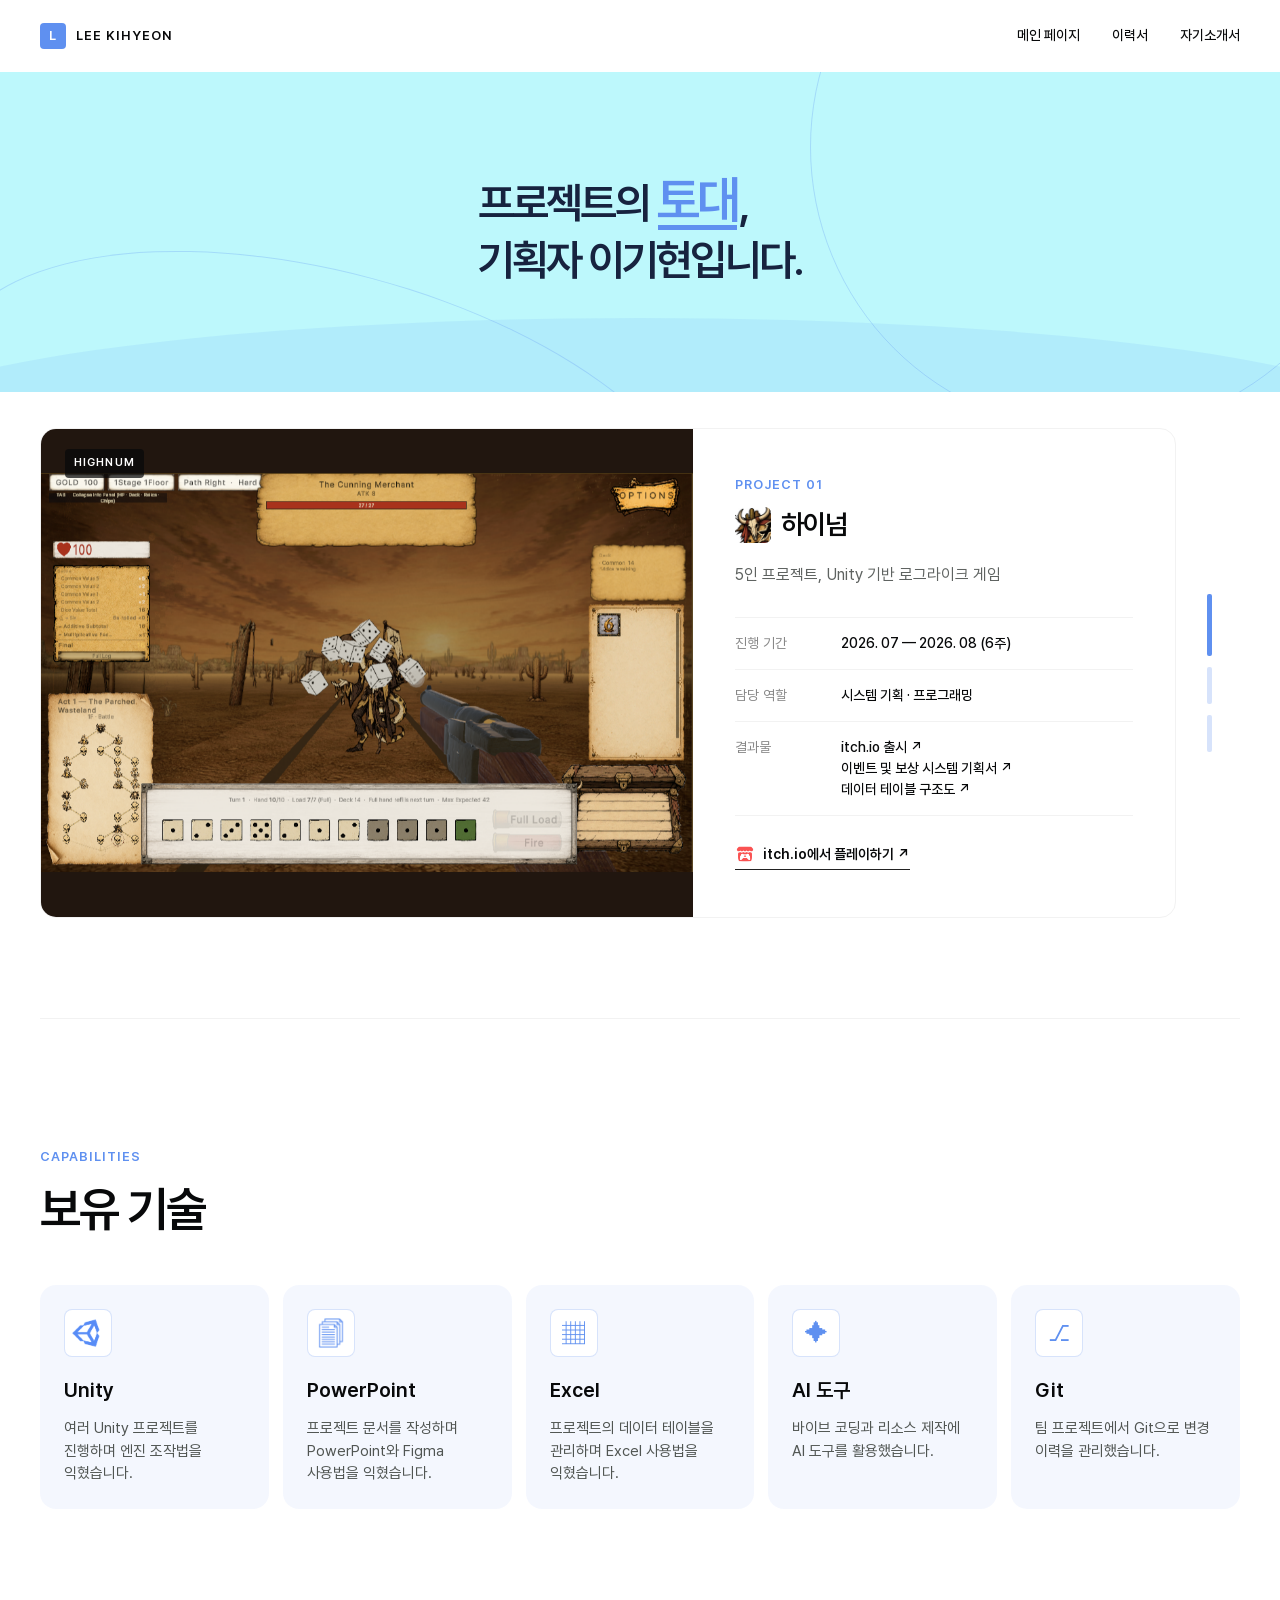
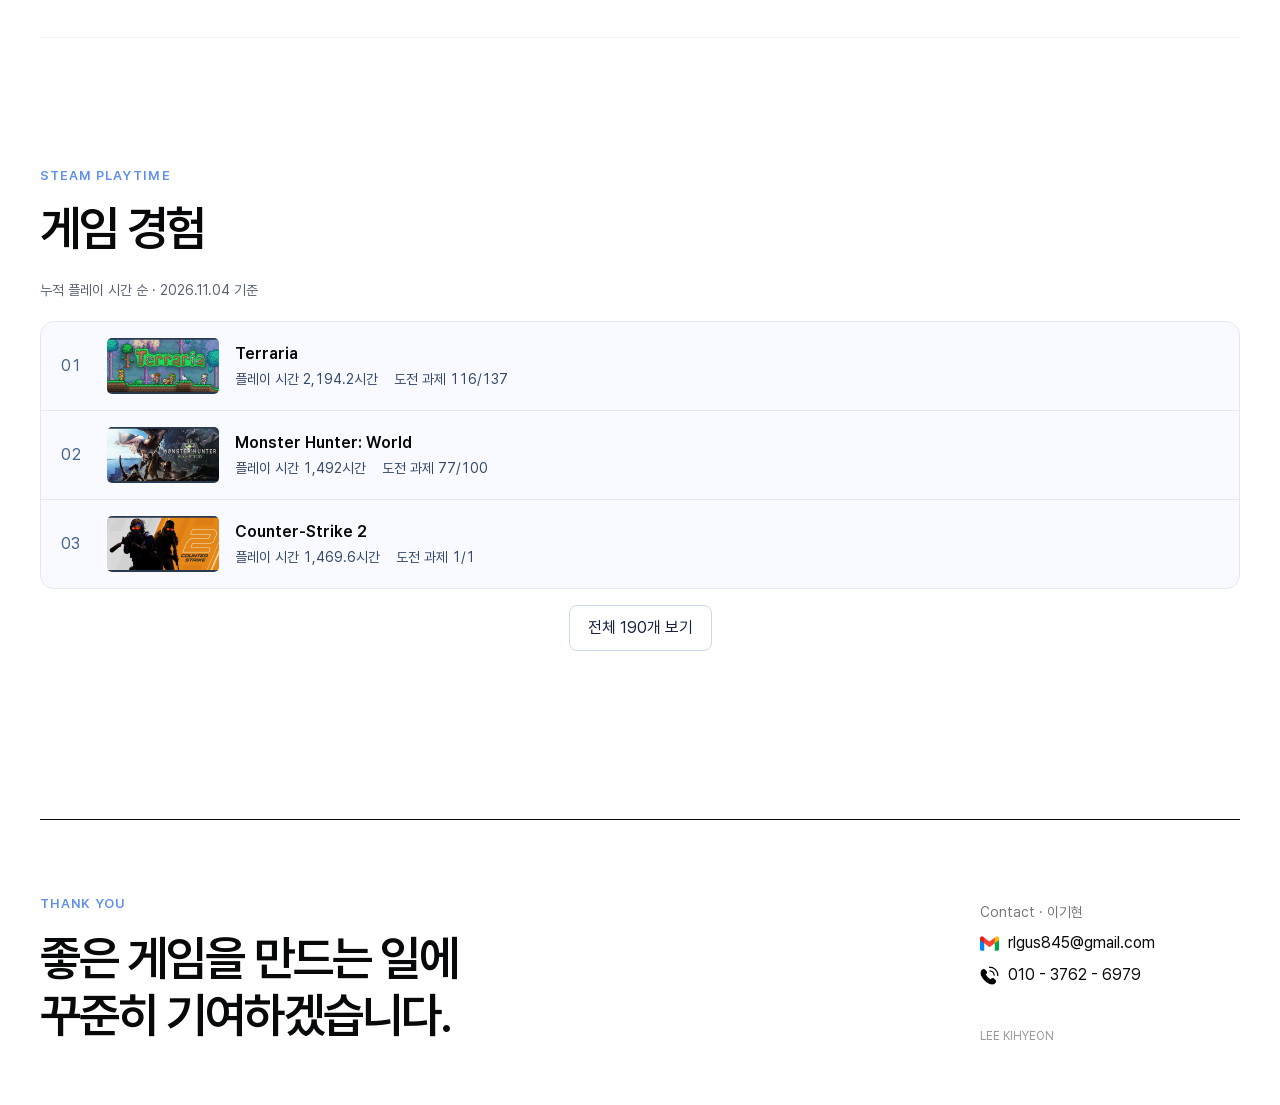
==== commit 6b4ff395: "[MOD] 261127 이력서 수정" ====
--- a/index.html
+++ b/index.html
@@ -4,7 +4,7 @@
   <meta name="viewport" content="width=device-width, initial-scale=1, viewport-fit=cover">
   <meta name="theme-color" content="#5F90F0">
   <title>이기현 | 게임 기획 포트폴리오</title>
-  <link rel="stylesheet" href="editor.css">
+  
   <style>
     @font-face{font-family:Pretendard;src:url("fonts/Pretendard-Regular.woff2") format("woff2");font-weight:400;font-display:swap}
     @font-face{font-family:Pretendard;src:url("fonts/Pretendard-Medium.woff2") format("woff2");font-weight:500;font-display:swap}
@@ -13,13 +13,13 @@
     .hero{position:relative;display:grid;min-height:calc(100svh - 72px);place-items:center;overflow:hidden;padding:80px 24px;color:#fff;background:var(--mint);isolation:isolate;text-align:center}.hero:before{position:absolute;z-index:-2;right:-10%;bottom:-45%;left:-10%;height:68%;border-radius:50% 50% 0 0;background:rgba(255,255,255,.12);content:""}.orbit{position:absolute;z-index:-1;border:1px solid rgba(255,255,255,.2);border-radius:50%}.orbit.one{top:-210px;right:-100px;width:570px;height:570px}.orbit.two{bottom:-240px;left:-5%;width:780px;height:360px;transform:rotate(15deg)}.hero-copy{max-width:850px}.eyebrow{margin:0 0 16px;color:var(--mint);font-size:13px;font-weight:600;letter-spacing:.08em}.hero .eyebrow{display:flex;justify-content:center;align-items:center;gap:9px;color:#fff}.hero .eyebrow:before{width:6px;height:6px;border-radius:50%;background:#fff;content:""}.hero h1{margin:0;font-size:clamp(44px,6vw,76px);font-weight:600;line-height:1.08;letter-spacing:-.05em}.hero em{position:relative;font-style:normal}.hero em:after{position:absolute;right:2px;bottom:-6px;left:2px;height:5px;background:#fff;content:""}.primary-button{display:inline-flex;gap:28px;align-items:center;min-height:46px;margin-top:42px;padding:10px 16px;border-radius:4px;background:var(--ink);font-size:15px;font-weight:500;box-shadow:0 2px 4px rgba(0,0,0,.08)}
     .section{max-width:1200px;margin:0 auto;padding:128px 0}.section+.section{border-top:1px solid var(--mist)}.section-heading{display:flex;align-items:end;justify-content:space-between;margin-bottom:48px}.section-heading h2{margin:0;font-size:clamp(34px,4vw,48px);line-height:1.15;letter-spacing:-.04em}.section-heading>p{margin:0;color:#666}.slider-controls{display:flex;gap:8px;align-items:center}.slider-button{display:grid;place-items:center;width:40px;height:40px;border:1px solid var(--cloud);border-radius:4px;background:#fff;color:var(--ink);font-size:20px;cursor:pointer}.slider-button:hover{border-color:var(--mint);color:var(--mint)}
     .project-viewport{margin-right:calc((1200px - 100vw)/2);padding-right:max(24px,calc((100vw - 1200px)/2));overflow:hidden}.project-track{display:flex;gap:20px;overflow-x:auto;padding:0 2px 16px;scroll-snap-type:x mandatory;scrollbar-width:thin;scrollbar-color:var(--mint) var(--mist);-webkit-overflow-scrolling:touch}.project-track::-webkit-scrollbar{height:7px}.project-track::-webkit-scrollbar-track{background:var(--mist)}.project-track::-webkit-scrollbar-thumb{background:var(--mint);border-radius:8px}.project-card{display:grid;flex:0 0 min(900px,calc(100vw - 72px));grid-template-columns:1.15fr .85fr;overflow:hidden;border:1px solid var(--mist);border-radius:16px;background:#fff;scroll-snap-align:start}.project-visual{position:relative;display:flex;align-items:center;min-height:475px;padding:32px;background:#EEF3FF}.project-card:nth-child(2) .project-visual{background:#e9ecef}.project-card:nth-child(3) .project-visual{background:#f1eee8}.visual-label{position:absolute;top:20px;left:24px;color:var(--mint);font-size:11px;font-weight:600;letter-spacing:.1em}.screen{width:100%;overflow:hidden;border-radius:12px;background:#5F90F0;color:#fff;transform:perspective(900px) rotateY(4deg);box-shadow:0 20px 50px rgba(95,144,240,.18)}.screen.gray{background:#30343a}.screen.sand{background:#4b4033}.screen-top{display:flex;align-items:center;justify-content:space-between;height:48px;padding:0 18px;border-bottom:1px solid rgba(255,255,255,.12);font-size:11px;letter-spacing:.08em}.screen-top span{opacity:.55}.screen-body{display:grid;grid-template-columns:1.4fr .8fr;min-height:270px}.map{position:relative;background:radial-gradient(circle at 42% 45%,rgba(95,144,240,.4),transparent 5%),linear-gradient(115deg,transparent 49%,rgba(255,255,255,.08) 50%,transparent 51%)}.gray .map{background:linear-gradient(145deg,#4e5965 20%,#252a30 21% 40%,#59636e 41% 60%,#30363d 61%)}.sand .map{background:radial-gradient(circle at 50% 50%,#d5bb80 1%,transparent 2%),repeating-linear-gradient(45deg,#7f6a49 0 16px,#6f5a3b 16px 32px)}.node{position:absolute;width:34px;height:34px;border:1px solid rgba(255,255,255,.25);transform:rotate(45deg)}.node:nth-child(1){top:20%;left:15%}.node:nth-child(2){top:42%;left:43%}.node:nth-child(3){top:18%;left:70%}.node:nth-child(4){top:70%;left:25%}.node:nth-child(5){top:68%;left:72%}.screen-panel{padding:32px 22px;background:rgba(0,0,0,.16)}.screen-panel span{color:#5F90F0;font-size:10px;letter-spacing:.1em}.screen-panel b{display:block;margin:14px 0;font-size:17px}.screen-panel small{font-size:12px;line-height:1.6;opacity:.6}.progress{height:4px;margin-top:34px;background:rgba(255,255,255,.14)}.progress i{display:block;width:62%;height:100%;background:#5F90F0}.project-info{padding:46px 42px}.project-index{margin:0;color:var(--mint);font-size:13px;font-weight:600;letter-spacing:.08em}.project-info h3{margin:12px 0 20px;font-size:27px;line-height:1.3;letter-spacing:-.03em}.project-summary{margin:0 0 30px;color:#5f6361}.project-info dl{margin:0;border-top:1px solid var(--mist)}.project-info dl div{display:grid;grid-template-columns:92px 1fr;gap:14px;padding:15px 0;border-bottom:1px solid var(--mist)}dt{color:#888;font-size:14px}dd{margin:0;font-size:14px;font-weight:500}.text-link{display:inline-flex;gap:30px;margin-top:28px;padding-bottom:4px;border-bottom:1px solid #222;font-size:14px;font-weight:600}
-    .skill-grid{display:grid;grid-template-columns:repeat(4,1fr);gap:14px}.skill-card{position:relative;display:flex;flex-direction:column;min-height:280px;padding:24px;border-radius:16px;background:rgba(95,144,240,.055)}.skill-number{position:absolute;top:20px;right:22px;color:rgba(95,144,240,.45);font-size:12px;letter-spacing:.08em}.skill-icon{display:grid;place-items:center;width:48px;height:48px;border:1px solid rgba(95,144,240,.18);border-radius:8px;background:#fff;color:var(--mint);font-size:23px}.skill-card h3{margin:auto 0 12px;font-size:20px}.skill-card p{margin:0;color:#505552;font-size:15px}.game-grid{display:grid;grid-template-columns:1fr 1fr;gap:20px}.game-card{overflow:hidden;border:1px solid var(--mist);border-radius:16px}.game-visual{position:relative;display:grid;aspect-ratio:16/9;place-items:center;background:#5F90F0;color:#fff;font-size:90px}.game-visual.light{background:#EEF3FF;color:var(--mint)}.game-number{position:absolute;top:20px;left:24px;font-size:12px;letter-spacing:.1em;opacity:.7}.game-copy{padding:28px}.game-copy p{margin:0 0 8px;color:var(--mint);font-size:13px;font-weight:600}.game-copy h3{margin:0 0 10px;font-size:27px}.game-copy span{color:#666;font-size:15px}footer{display:grid;grid-template-columns:1fr auto;gap:60px;max-width:1200px;margin:40px auto 0;padding:74px 0 60px;border-top:1px solid var(--ink)}footer h2{margin:0;font-size:clamp(32px,4vw,48px);line-height:1.2;letter-spacing:-.04em}.footer-meta{display:flex;flex-direction:column;align-items:flex-start;justify-content:flex-end;gap:8px;min-width:260px}.footer-meta p{margin:0;color:#777;font-size:14px}.footer-meta a{border-bottom:1px solid;font-weight:600}.footer-meta .footer-phone{border:0;font-weight:400}.footer-meta small{margin-top:32px;color:#999;font-size:12px}
-    @media(max-width:1248px){.section,footer{margin-right:24px;margin-left:24px}.project-viewport{margin-right:-24px;padding-right:24px}}@media(max-width:760px){.topbar{height:62px;padding:0 20px}nav{display:none}.hero{min-height:calc(100svh - 62px);padding:72px 20px 56px}.hero h1{font-size:43px}.section{margin-right:20px;margin-left:20px;padding:88px 0}.section-heading{display:block;margin-bottom:34px}.section-heading>p{margin-top:18px;font-size:15px}.slider-controls{margin-top:22px}.project-viewport{margin-right:-20px;padding-right:20px}.project-card{grid-template-columns:1fr;flex-basis:calc(100vw - 56px)}.project-visual{min-height:300px;padding:20px}.screen{transform:none}.screen-body{grid-template-columns:1fr;min-height:210px}.screen-panel{display:none}.project-info{padding:32px 24px}.project-info h3{font-size:24px}.project-info dl div{grid-template-columns:82px 1fr}.skill-grid,.game-grid{grid-template-columns:1fr}.skill-card{min-height:230px}footer{grid-template-columns:1fr;gap:45px;margin:20px 20px 0;padding:58px 0 42px}.footer-meta{min-width:0}}@media(prefers-reduced-motion:reduce){html{scroll-behavior:auto}.project-track{scroll-behavior:auto}}
+    .skill-icon{display:grid;place-items:center;width:48px;height:48px;border:1px solid rgba(95,144,240,.18);border-radius:8px;background:#fff;color:var(--mint);font-size:23px}.game-grid{display:grid;grid-template-columns:1fr 1fr;gap:20px}.game-card{overflow:hidden;border:1px solid var(--mist);border-radius:16px}.game-visual{position:relative;display:grid;aspect-ratio:16/9;place-items:center;background:#5F90F0;color:#fff;font-size:90px}.game-visual.light{background:#EEF3FF;color:var(--mint)}.game-number{position:absolute;top:20px;left:24px;font-size:12px;letter-spacing:.1em;opacity:.7}.game-copy{padding:28px}.game-copy p{margin:0 0 8px;color:var(--mint);font-size:13px;font-weight:600}.game-copy h3{margin:0 0 10px;font-size:27px}.game-copy span{color:#666;font-size:15px}footer{display:grid;grid-template-columns:1fr auto;gap:60px;max-width:1200px;margin:40px auto 0;padding:74px 0 60px;border-top:1px solid var(--ink)}footer h2{margin:0;font-size:clamp(32px,4vw,48px);line-height:1.2;letter-spacing:-.04em}.footer-meta{display:flex;flex-direction:column;align-items:flex-start;justify-content:flex-end;gap:8px;min-width:260px}.footer-meta p{margin:0;color:#777;font-size:14px}.footer-meta a{border-bottom:1px solid;font-weight:600}.footer-meta .footer-phone{border:0;font-weight:400}.footer-meta small{margin-top:32px;color:#999;font-size:12px}
+    @media(max-width:1248px){.section,footer{margin-right:24px;margin-left:24px}.project-viewport{margin-right:-24px;padding-right:24px}}@media(max-width:760px){.topbar{height:62px;padding:0 20px}nav{display:none}.hero{min-height:calc(100svh - 62px);padding:72px 20px 56px}.hero h1{font-size:43px}.section{margin-right:20px;margin-left:20px;padding:88px 0}.section-heading{display:block;margin-bottom:34px}.section-heading>p{margin-top:18px;font-size:15px}.slider-controls{margin-top:22px}.project-viewport{margin-right:-20px;padding-right:20px}.project-card{grid-template-columns:1fr;flex-basis:calc(100vw - 56px)}.project-visual{min-height:300px;padding:20px}.screen{transform:none}.screen-body{grid-template-columns:1fr;min-height:210px}.screen-panel{display:none}.project-info{padding:32px 24px}.project-info h3{font-size:24px}.project-info dl div{grid-template-columns:82px 1fr}.game-grid{grid-template-columns:1fr}footer{grid-template-columns:1fr;gap:45px;margin:20px 20px 0;padding:58px 0 42px}.footer-meta{min-width:0}}@media(prefers-reduced-motion:reduce){html{scroll-behavior:auto}.project-track{scroll-behavior:auto}}
     .project-screenshot{display:block;width:100%;height:100%;min-height:475px;object-fit:contain;object-position:center;border-radius:0}.project-visual.has-image{padding:0;background:#21160f}.project-visual.has-image .visual-label{z-index:1;padding:6px 9px;background:rgba(8,9,10,.72);color:#fff;border-radius:4px}@media(max-width:760px){.project-screenshot{min-height:300px}}
     .hero{display:flex;flex-direction:column;justify-content:space-between;align-items:center;min-height:calc(100svh - 72px);padding:64px 24px 34px;background:#5F90F0;text-align:center}.hero-copy{position:relative;z-index:2;align-self:flex-start;width:100%;padding:0;border:0;border-radius:0;background:transparent;backdrop-filter:none}.hero-copy h1{max-width:none;font-size:clamp(15px,4.3vw,64px);white-space:nowrap;letter-spacing:-.065em}.hero em{color:#9CFFFDFF}.hero em:after{background:#9CFFFDFF}.hero-media{display:flex;flex-direction:column;align-items:center;width:100%}.hero-gallery{position:relative;z-index:1;display:flex;width:min(1000px,100%);height:clamp(250px,39vw,440px);overflow-x:auto;border:0;border-radius:0;background:transparent;scroll-snap-type:x mandatory;scrollbar-width:none;-webkit-overflow-scrolling:touch;opacity:.38}.hero-gallery::-webkit-scrollbar{display:none}.hero-gallery img{display:block;box-sizing:border-box;flex:0 0 100%;width:100%;height:100%;padding:7%;object-fit:contain;scroll-snap-align:center}.hero-gallery-pagination{position:relative;z-index:2;bottom:auto;left:auto;display:flex;gap:10px;margin-top:-14px;transform:none}.hero-page{width:42px;height:6px;padding:0;border:0;border-radius:2px;background:rgba(255,255,255,.48);cursor:pointer;transition:width .2s,background .2s}.hero-page[aria-current="true"]{width:68px;background:#fff}.hero-page:hover{background:rgba(255,255,255,.9)}@media(max-width:760px){.hero{min-height:calc(100svh - 62px);padding:52px 20px 26px}.hero-copy h1{font-size:clamp(15px,4.3vw,64px)}.hero-gallery{width:100%;height:300px}.hero-gallery img{padding:5%}.hero-gallery-pagination{margin-top:-8px}}
     .hero-copy{position:absolute;top:50%;left:50%;z-index:2;display:flex;justify-content:center;width:100%;transform:translate(-50%,-50%);text-align:center}.hero-media{margin-top:auto}.hero h1 em{display:inline-block;font-size:calc(1em + 8px);line-height:.9}.hero-gallery img{padding:10%}.hero-gallery-pagination{margin-top:-24px}.project-title{display:flex;align-items:center;gap:10px;margin:12px 0 20px}.project-title h3{margin:0}.project-icon{width:36px;height:36px;flex:0 0 36px;border-radius:6px;object-fit:cover}.text-link .link-icon{width:20px;height:20px;flex:0 0 20px;object-fit:contain}.text-link.with-icon{gap:8px}.project-viewport{margin:0;padding:0;overflow:visible}.project-track{flex-direction:column;gap:24px;overflow:visible;padding:0;scroll-snap-type:none}.project-card{width:100%;flex:0 0 auto;scroll-margin-top:92px}.project-card:not(.is-active){display:none}.project-card.is-active{animation:project-card-in .28s ease-out}@keyframes project-card-in{from{opacity:0;transform:translateY(10px)}to{opacity:1;transform:translateY(0)}}#projects{position:relative}#projects .project-pagination{position:absolute;top:318px;right:-50px;z-index:3;display:flex;flex-direction:column;gap:11px;align-items:center}#projects .project-page{width:5px;height:37px;padding:0;border:0;border-radius:2px;background:rgba(95,144,240,.22);cursor:pointer;transition:height .2s,background .2s}#projects .project-page[aria-current="true"]{height:62px;background:var(--mint)}#projects .project-page:hover{background:rgba(95,144,240,.7)}@media(max-width:1280px){#projects .project-pagination{right:-28px}}@media(max-width:760px){.hero-gallery img{padding:8.5%}.hero-gallery-pagination{margin-top:-16px}.project-icon{width:32px;height:32px;flex-basis:32px}.project-card{flex-basis:auto}#projects .project-pagination{position:static;flex-direction:row;justify-content:center;margin-top:22px;gap:9px}#projects .project-page{width:30px;height:5px}#projects .project-page[aria-current="true"]{width:52px;height:5px}}
     footer .footer-meta a,footer .footer-meta .footer-phone{border-bottom:0;font-weight:400;text-decoration:none}.contact-item{display:flex;align-items:center;gap:9px;font-weight:400}.contact-icon{width:19px;height:19px;flex:0 0 19px;object-fit:contain}.hero{background:#BDF8FC;color:#17233F}.hero:before{background:rgba(95,144,240,.12)}.hero .orbit{border-color:rgba(95,144,240,.2)}.hero em{color:#5F90F0}.hero em:after{background:#5F90F0}.hero-page{background:rgba(95,144,240,.28)}.hero-page[aria-current="true"]{background:#5F90F0}.hero-page:hover{background:rgba(95,144,240,.6)}
-    :root{--mint:#5F90F0}.hero{background:#BDF8FC;color:#17233F}.hero:before{background:rgba(95,144,240,.12)}.hero .orbit{border-color:rgba(95,144,240,.28)}.hero em{color:#5F90F0}.hero em:after{background:#5F90F0}.hero-page{background:rgba(95,144,240,.32)}.hero-page[aria-current="true"]{background:#5F90F0}.hero-page:hover{background:rgba(95,144,240,.65)}.project-visual{background:#EEF3FF}.screen,.game-visual{background:#5F90F0}.screen{box-shadow:0 20px 50px rgba(95,144,240,.22)}.map{background:radial-gradient(circle at 42% 45%,rgba(95,144,240,.4),transparent 5%),linear-gradient(115deg,transparent 49%,rgba(255,255,255,.08) 50%,transparent 51%)}.screen-panel span,.progress i{color:#5F90F0;background:#5F90F0}.skill-card{background:rgba(95,144,240,.07)}.skill-number{color:rgba(95,144,240,.55)}.skill-icon{border-color:rgba(95,144,240,.25);color:#5F90F0}.game-visual.light{background:#EEF3FF;color:#5F90F0}#projects .project-page{background:rgba(95,144,240,.25)}#projects .project-page:hover{background:rgba(95,144,240,.72)}
+    :root{--mint:#5F90F0}.hero{background:#BDF8FC;color:#17233F}.hero:before{background:rgba(95,144,240,.12)}.hero .orbit{border-color:rgba(95,144,240,.28)}.hero em{color:#5F90F0}.hero em:after{background:#5F90F0}.hero-page{background:rgba(95,144,240,.32)}.hero-page[aria-current="true"]{background:#5F90F0}.hero-page:hover{background:rgba(95,144,240,.65)}.project-visual{background:#EEF3FF}.screen,.game-visual{background:#5F90F0}.screen{box-shadow:0 20px 50px rgba(95,144,240,.22)}.map{background:radial-gradient(circle at 42% 45%,rgba(95,144,240,.4),transparent 5%),linear-gradient(115deg,transparent 49%,rgba(255,255,255,.08) 50%,transparent 51%)}.screen-panel span,.progress i{color:#5F90F0;background:#5F90F0}.skill-icon{border-color:rgba(95,144,240,.25);color:#5F90F0}.game-visual.light{background:#EEF3FF;color:#5F90F0}#projects .project-page{background:rgba(95,144,240,.25)}#projects .project-page:hover{background:rgba(95,144,240,.72)}
     .skill-icon img{display:block;width:30px;height:30px;object-fit:contain}.skill-card:first-child .skill-icon img{transform:translateX(-2px)}
     .hero{display:grid;grid-template-columns:minmax(0,min(835px,52vw)) minmax(0,1fr);grid-template-rows:1fr;gap:48px;align-items:start;justify-items:stretch;min-height:calc(100svh - 72px);padding:84px max(5vw,calc((100vw - 1724px)/2)) 88px;text-align:left}.hero-copy{position:relative;top:auto;left:auto;z-index:2;display:flex;grid-column:2;grid-row:1;align-items:center;justify-content:flex-start;align-self:start;width:auto;height:min(512px,31.9vw);margin-top:0;transform:none;text-align:left}.hero-copy h1{max-width:590px;font-size:clamp(40px,3.35vw,64px);line-height:1.32;white-space:normal;letter-spacing:-.065em}.hero-copy h1 .hero-line-break{display:block}.hero-media{position:relative;z-index:1;grid-column:1;grid-row:1;align-self:start;justify-self:start;width:100%;max-width:850px;margin:0;padding-bottom:44px}.hero-gallery{width:100%;height:auto;aspect-ratio:1.63}.hero-gallery img{padding:0;object-fit:contain}.hero-gallery-pagination{justify-content:center;margin-top:46px}@media(max-width:960px){.hero{display:flex;flex-direction:column;justify-content:flex-start;gap:34px;align-items:stretch;min-height:calc(100svh - 62px);padding:54px 20px 34px}.hero-copy{order:1;display:block;align-self:stretch;height:auto;margin:0;text-align:center}.hero-copy h1{max-width:none;font-size:clamp(28px,7vw,48px);line-height:1.2}.hero-copy h1 .hero-line-break{display:inline}.hero-media{order:2;align-self:center;width:min(100%,720px);padding-bottom:24px}.hero-gallery-pagination{margin-top:12px}}
     .hero-gallery{opacity:1}
@@ -83,6 +83,39 @@
       #projects .project-pagination {position: static;order: 2;transform: none;}
     }
 
+    .skill-grid {
+      display: grid;
+      grid-template-columns: repeat(5, minmax(0, 1fr));
+      gap: 14px;
+    }
+    .skill-card {
+      display: flex;
+      flex-direction: column;
+      gap: 12px;
+      padding: 24px;
+      border-radius: 16px;
+      background: rgba(95,144,240,.07);
+    }
+    .skill-card h3 {margin: 6px 0 0;font-size: 20px;}
+    .skill-card p {margin: 0;color: #505552;font-size: 15px;}
+    @media (min-width: 761px) and (max-width: 1099px) {
+      .skill-grid {grid-template-columns: repeat(6, minmax(0, 1fr));}
+      .skill-card {grid-column: span 2;}
+      .skill-card:nth-child(4) {grid-column: 2 / span 2;}
+    }
+    @media (max-width: 760px) {
+      .skill-grid {grid-template-columns: minmax(0, 1fr);}
+      .skill-card {
+        display: grid;
+        grid-template-columns: 48px minmax(0, 1fr);
+        gap: 4px 14px;
+        align-items: center;
+        padding: 20px;
+      }
+      .skill-icon {grid-row: span 2;}
+      .skill-card h3 {margin: 0;}
+    }
+
     .steam-caption {margin: -24px 0 20px;color: #596171;font-size: 14px;}
     .steam-playtime {display: flex;flex-direction: column;align-items: stretch;gap: 16px;}
     .steam-games {
@@ -123,7 +156,36 @@
       <article class="project-card" aria-hidden="true"><div class="project-visual has-image"><div class="visual-label">MINESTOCK</div><img class="project-screenshot" src="images/minestock.png" alt="마인스톡 게임 플레이 화면"></div><div class="project-info"><p class="project-index">PROJECT 02</p><div class="project-title"><img class="project-icon" src="images/minestock-icon.png" alt="마인스톡 아이콘"><h3>마인스톡</h3></div><p class="project-summary">3인 프로젝트, Unity 기반 클리커 게임</p><dl><div><dt>진행 기간</dt><dd>2026. 06 — 2026. 07 (3주)</dd></div><div><dt>담당 역할</dt><dd>이미지 리소스 · 사운드 리소스</dd></div><div><dt>결과물</dt><dd><a href="https://docs.google.com/spreadsheets/d/14z6vJ1G5oFnON3kpvcNvYBlzzcKoESQh-5h1Ldtansw/edit?usp=drive_link" target="_blank" rel="noopener noreferrer">리소스 명세서 ↗</a><br><a href="https://drive.google.com/drive/folders/1u8IeS9hOO1J9t3b3Bjmz3twvjLvbykMA?usp=drive_link" target="_blank" rel="noopener noreferrer">리소스 모음 폴더 ↗</a></dd></div></dl></div></article>
       <article class="project-card" aria-hidden="true"><div class="project-visual"><div class="visual-label">PROJECT IMAGE · 03</div><div class="screen sand"><div class="screen-top"><b>WAYFARER</b><span>PROTOTYPE</span></div><div class="screen-body"><div class="map"><i class="node"></i><i class="node"></i><i class="node"></i><i class="node"></i><i class="node"></i></div><div class="screen-panel"><span>OBJECTIVE</span><b>준비 → 여정 → 귀환</b><small>제한된 자원 속에서 나만의 경로를 설계합니다.</small><div class="progress"><i style="width:45%"></i></div></div></div></div></div><div class="project-info"><p class="project-index">PROJECT 03</p><h3>세 번째 프로젝트를 입력해주세요</h3><p class="project-summary">프로젝트의 핵심 재미와 본인이 기여한 결과를 간결하게 작성하세요.</p><dl><div><dt>진행 기간</dt><dd>2023. 04 — 2023. 08</dd></div><div><dt>담당 역할</dt><dd>밸런스 기획 · 데이터 설계</dd></div><div><dt>결과물</dt><dd>밸런스 테이블, 경제 시스템 문서</dd></div></dl></div></article>
     </div></div></section>
-    <section class="section" id="skills"><div class="section-heading"><div><p class="eyebrow">CAPABILITIES</p><h2>보유 기술</h2></div></div><div class="skill-grid"><article class="skill-card"><span class="skill-number">01</span><div class="skill-icon"><img src="images/unity.png?v=2" alt="Unity"></div><h3>Unity</h3><p>프로젝트 경험을 통해 Unity의 하이라키 구조 및 인스펙터 조작을 익혔습니다.</p></article><article class="skill-card"><span class="skill-number">02</span><div class="skill-icon"><img src="images/communication.png?v=1" alt="소통"></div><h3>소통</h3><p>프로그래밍 경험이 있어 개발자와 시스템으로 대화하는 것이 가능합니다.</p></article><article class="skill-card"><span class="skill-number">03</span><div class="skill-icon">✦</div><h3 class="">AI 활용</h3><p>프로젝트 경험을 통해 AI로 작업 시간을 단축하는 방법을 익혔습니다.</p></article><article class="skill-card"><span class="skill-number">04</span><div class="skill-icon"><img src="images/document.png?v=1" alt="문서"></div><h3 class="">문서 작성</h3><p class="">팀 프로젝트를 거치며 기본적인 PPT, Excel 작성 능력을 숙달했습니다.</p></article></div></section>
+    <section class="section" id="skills" aria-labelledby="skills-title">
+      <div class="section-heading"><div><p class="eyebrow">CAPABILITIES</p><h2 id="skills-title">보유 기술</h2></div></div>
+      <div class="skill-grid">
+        <article class="skill-card">
+          <div class="skill-icon" aria-hidden="true"><img src="images/unity.png?v=2" alt=""></div>
+          <h3>Unity</h3>
+          <p>여러 Unity 프로젝트를 진행하며 엔진 조작법을 익혔습니다.</p>
+        </article>
+        <article class="skill-card">
+          <div class="skill-icon" aria-hidden="true"><img src="images/document.png?v=1" alt=""></div>
+          <h3>PowerPoint</h3>
+          <p>프로젝트 문서를 작성하며 PowerPoint와 Figma 사용법을 익혔습니다.</p>
+        </article>
+        <article class="skill-card">
+          <div class="skill-icon" aria-hidden="true">▦</div>
+          <h3>Excel</h3>
+          <p>프로젝트의 데이터 테이블을 관리하며 Excel 사용법을 익혔습니다.</p>
+        </article>
+        <article class="skill-card">
+          <div class="skill-icon" aria-hidden="true">✦</div>
+          <h3>AI 도구</h3>
+          <p>바이브 코딩과 리소스 제작에 AI 도구를 활용했습니다.</p>
+        </article>
+        <article class="skill-card">
+          <div class="skill-icon" aria-hidden="true">⎇</div>
+          <h3>Git</h3>
+          <p>팀 프로젝트에서 Git으로 변경 이력을 관리했습니다.</p>
+        </article>
+      </div>
+    </section>
     <section class="section" id="games" aria-labelledby="games-title">
       <div class="section-heading"><div><p class="eyebrow">STEAM PLAYTIME</p><h2 id="games-title">게임 경험</h2></div></div>
       <p class="steam-caption">누적 플레이 시간 순 · 2026.11.04 기준</p>
@@ -1888,7 +1950,7 @@
       }
     });
   </script>
-  <script src="editor.js"></script>
+  
 
 
 
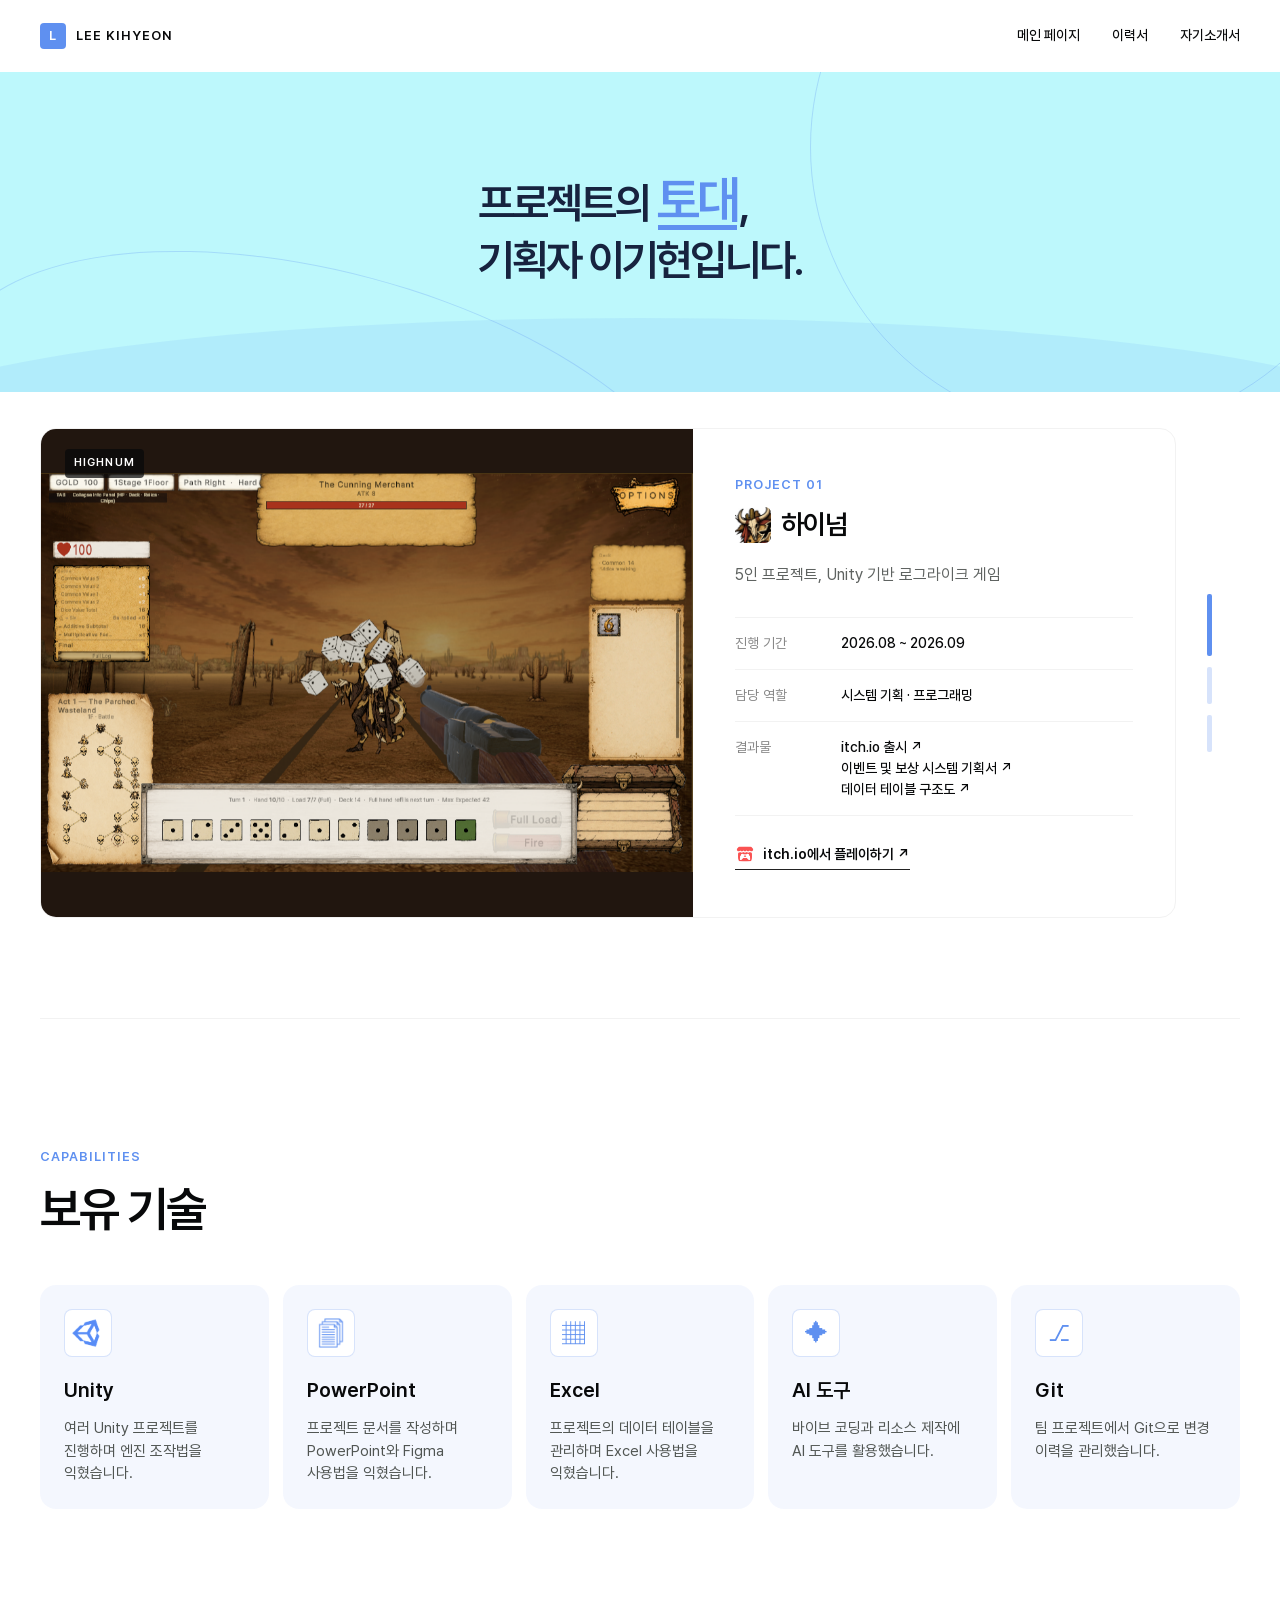
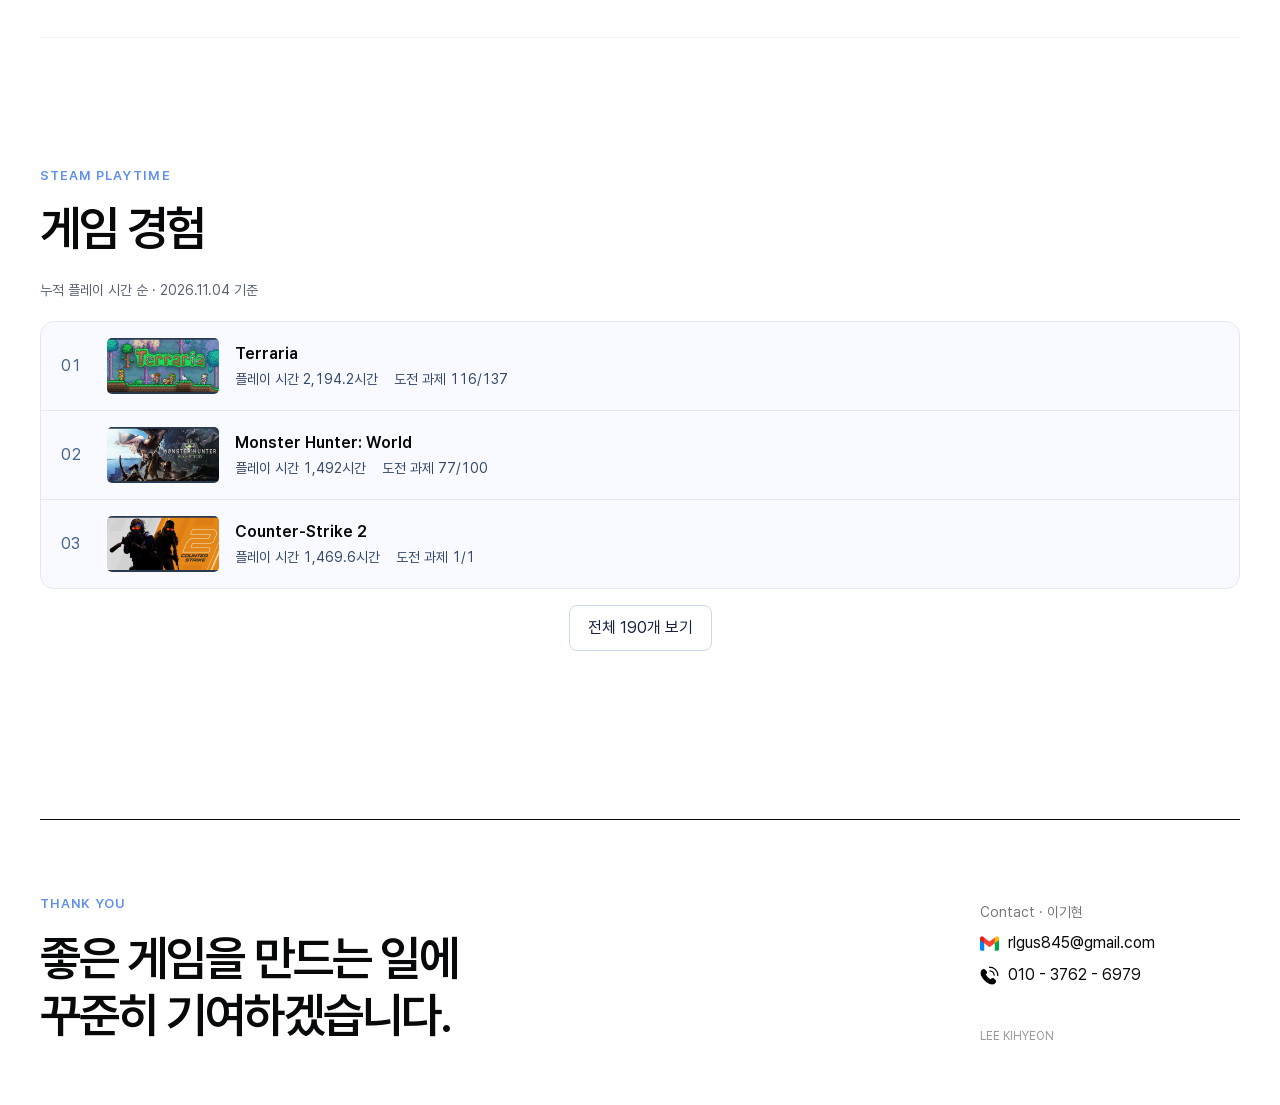
==== commit 11ff284c: "[MOD] 261127 프로젝트 기간 수정" ====
--- a/index.html
+++ b/index.html
@@ -152,8 +152,8 @@
   <main>
     <section class="hero" id="top"><i class="orbit one"></i><i class="orbit two"></i><div class="hero-copy"><h1 class="">프로젝트의 <em>토대</em>,<br>기획자 이기현입니다.</h1></div></section>
     <section class="section" id="projects" aria-labelledby="projectSectionTitle"><h2 class="project-section-title" id="projectSectionTitle">프로젝트 경험</h2><div class="project-viewport"><div class="project-pagination" aria-label="프로젝트 선택"><button class="project-page" type="button" data-project-page="0" aria-label="PROJECT 01 보기" aria-current="true"></button><button class="project-page" type="button" data-project-page="1" aria-label="PROJECT 02 보기" aria-current="false"></button><button class="project-page" type="button" data-project-page="2" aria-label="PROJECT 03 보기" aria-current="false"></button></div><div class="project-track" id="projectTrack">
-      <article class="project-card is-active" aria-hidden="false"><div class="project-visual has-image"><div class="visual-label">HIGHNUM</div><img class="project-screenshot" src="images/highnum.png" alt="하이넘 게임 플레이 화면"></div><div class="project-info"><p class="project-index">PROJECT 01</p><div class="project-title"><img class="project-icon" src="images/highnum-icon.png" alt="하이넘 아이콘"><h3>하이넘</h3></div><p class="project-summary">5인 프로젝트, Unity 기반 로그라이크 게임</p><dl><div><dt>진행 기간</dt><dd>2026. 07 — 2026. 08 (6주)</dd></div><div><dt>담당 역할</dt><dd>시스템 기획 · 프로그래밍</dd></div><div><dt>결과물</dt><dd><a href="https://panasaga.itch.io/highnum" target="_blank" rel="noopener noreferrer">itch.io 출시 ↗</a><br><a href="https://drive.google.com/file/d/1bH8mo7WPFVuDRl3oOy-CSsLxg3vRgLzZ/view?usp=drive_link" target="_blank" rel="noopener noreferrer">이벤트 및 보상 시스템 기획서 ↗</a><br><a href="https://drive.google.com/file/d/1QoIE6mO0nk5Xbg2mynd-JQXiUhP5mNI3/view?usp=drive_link" target="_blank" rel="noopener noreferrer">데이터 테이블 구조도 ↗</a></dd></div></dl><a class="text-link with-icon" href="https://panasaga.itch.io/highnum" target="_blank" rel="noopener noreferrer"><img class="link-icon" src="images/itch-icon.png" alt="">itch.io에서 플레이하기 ↗</a></div></article>
-      <article class="project-card" aria-hidden="true"><div class="project-visual has-image"><div class="visual-label">MINESTOCK</div><img class="project-screenshot" src="images/minestock.png" alt="마인스톡 게임 플레이 화면"></div><div class="project-info"><p class="project-index">PROJECT 02</p><div class="project-title"><img class="project-icon" src="images/minestock-icon.png" alt="마인스톡 아이콘"><h3>마인스톡</h3></div><p class="project-summary">3인 프로젝트, Unity 기반 클리커 게임</p><dl><div><dt>진행 기간</dt><dd>2026. 06 — 2026. 07 (3주)</dd></div><div><dt>담당 역할</dt><dd>이미지 리소스 · 사운드 리소스</dd></div><div><dt>결과물</dt><dd><a href="https://docs.google.com/spreadsheets/d/14z6vJ1G5oFnON3kpvcNvYBlzzcKoESQh-5h1Ldtansw/edit?usp=drive_link" target="_blank" rel="noopener noreferrer">리소스 명세서 ↗</a><br><a href="https://drive.google.com/drive/folders/1u8IeS9hOO1J9t3b3Bjmz3twvjLvbykMA?usp=drive_link" target="_blank" rel="noopener noreferrer">리소스 모음 폴더 ↗</a></dd></div></dl></div></article>
+      <article class="project-card is-active" aria-hidden="false"><div class="project-visual has-image"><div class="visual-label">HIGHNUM</div><img class="project-screenshot" src="images/highnum.png" alt="하이넘 게임 플레이 화면"></div><div class="project-info"><p class="project-index">PROJECT 01</p><div class="project-title"><img class="project-icon" src="images/highnum-icon.png" alt="하이넘 아이콘"><h3>하이넘</h3></div><p class="project-summary">5인 프로젝트, Unity 기반 로그라이크 게임</p><dl><div><dt>진행 기간</dt><dd>2026.08 ~ 2026.09</dd></div><div><dt>담당 역할</dt><dd>시스템 기획 · 프로그래밍</dd></div><div><dt>결과물</dt><dd><a href="https://panasaga.itch.io/highnum" target="_blank" rel="noopener noreferrer">itch.io 출시 ↗</a><br><a href="https://drive.google.com/file/d/1bH8mo7WPFVuDRl3oOy-CSsLxg3vRgLzZ/view?usp=drive_link" target="_blank" rel="noopener noreferrer">이벤트 및 보상 시스템 기획서 ↗</a><br><a href="https://drive.google.com/file/d/1QoIE6mO0nk5Xbg2mynd-JQXiUhP5mNI3/view?usp=drive_link" target="_blank" rel="noopener noreferrer">데이터 테이블 구조도 ↗</a></dd></div></dl><a class="text-link with-icon" href="https://panasaga.itch.io/highnum" target="_blank" rel="noopener noreferrer"><img class="link-icon" src="images/itch-icon.png" alt="">itch.io에서 플레이하기 ↗</a></div></article>
+      <article class="project-card" aria-hidden="true"><div class="project-visual has-image"><div class="visual-label">MINESTOCK</div><img class="project-screenshot" src="images/minestock.png" alt="마인스톡 게임 플레이 화면"></div><div class="project-info"><p class="project-index">PROJECT 02</p><div class="project-title"><img class="project-icon" src="images/minestock-icon.png" alt="마인스톡 아이콘"><h3>마인스톡</h3></div><p class="project-summary">3인 프로젝트, Unity 기반 클리커 게임</p><dl><div><dt>진행 기간</dt><dd>2026.07</dd></div><div><dt>담당 역할</dt><dd>이미지 리소스 · 사운드 리소스</dd></div><div><dt>결과물</dt><dd><a href="https://docs.google.com/spreadsheets/d/14z6vJ1G5oFnON3kpvcNvYBlzzcKoESQh-5h1Ldtansw/edit?usp=drive_link" target="_blank" rel="noopener noreferrer">리소스 명세서 ↗</a><br><a href="https://drive.google.com/drive/folders/1u8IeS9hOO1J9t3b3Bjmz3twvjLvbykMA?usp=drive_link" target="_blank" rel="noopener noreferrer">리소스 모음 폴더 ↗</a></dd></div></dl></div></article>
       <article class="project-card" aria-hidden="true"><div class="project-visual"><div class="visual-label">PROJECT IMAGE · 03</div><div class="screen sand"><div class="screen-top"><b>WAYFARER</b><span>PROTOTYPE</span></div><div class="screen-body"><div class="map"><i class="node"></i><i class="node"></i><i class="node"></i><i class="node"></i><i class="node"></i></div><div class="screen-panel"><span>OBJECTIVE</span><b>준비 → 여정 → 귀환</b><small>제한된 자원 속에서 나만의 경로를 설계합니다.</small><div class="progress"><i style="width:45%"></i></div></div></div></div></div><div class="project-info"><p class="project-index">PROJECT 03</p><h3>세 번째 프로젝트를 입력해주세요</h3><p class="project-summary">프로젝트의 핵심 재미와 본인이 기여한 결과를 간결하게 작성하세요.</p><dl><div><dt>진행 기간</dt><dd>2023. 04 — 2023. 08</dd></div><div><dt>담당 역할</dt><dd>밸런스 기획 · 데이터 설계</dd></div><div><dt>결과물</dt><dd>밸런스 테이블, 경제 시스템 문서</dd></div></dl></div></article>
     </div></div></section>
     <section class="section" id="skills" aria-labelledby="skills-title">
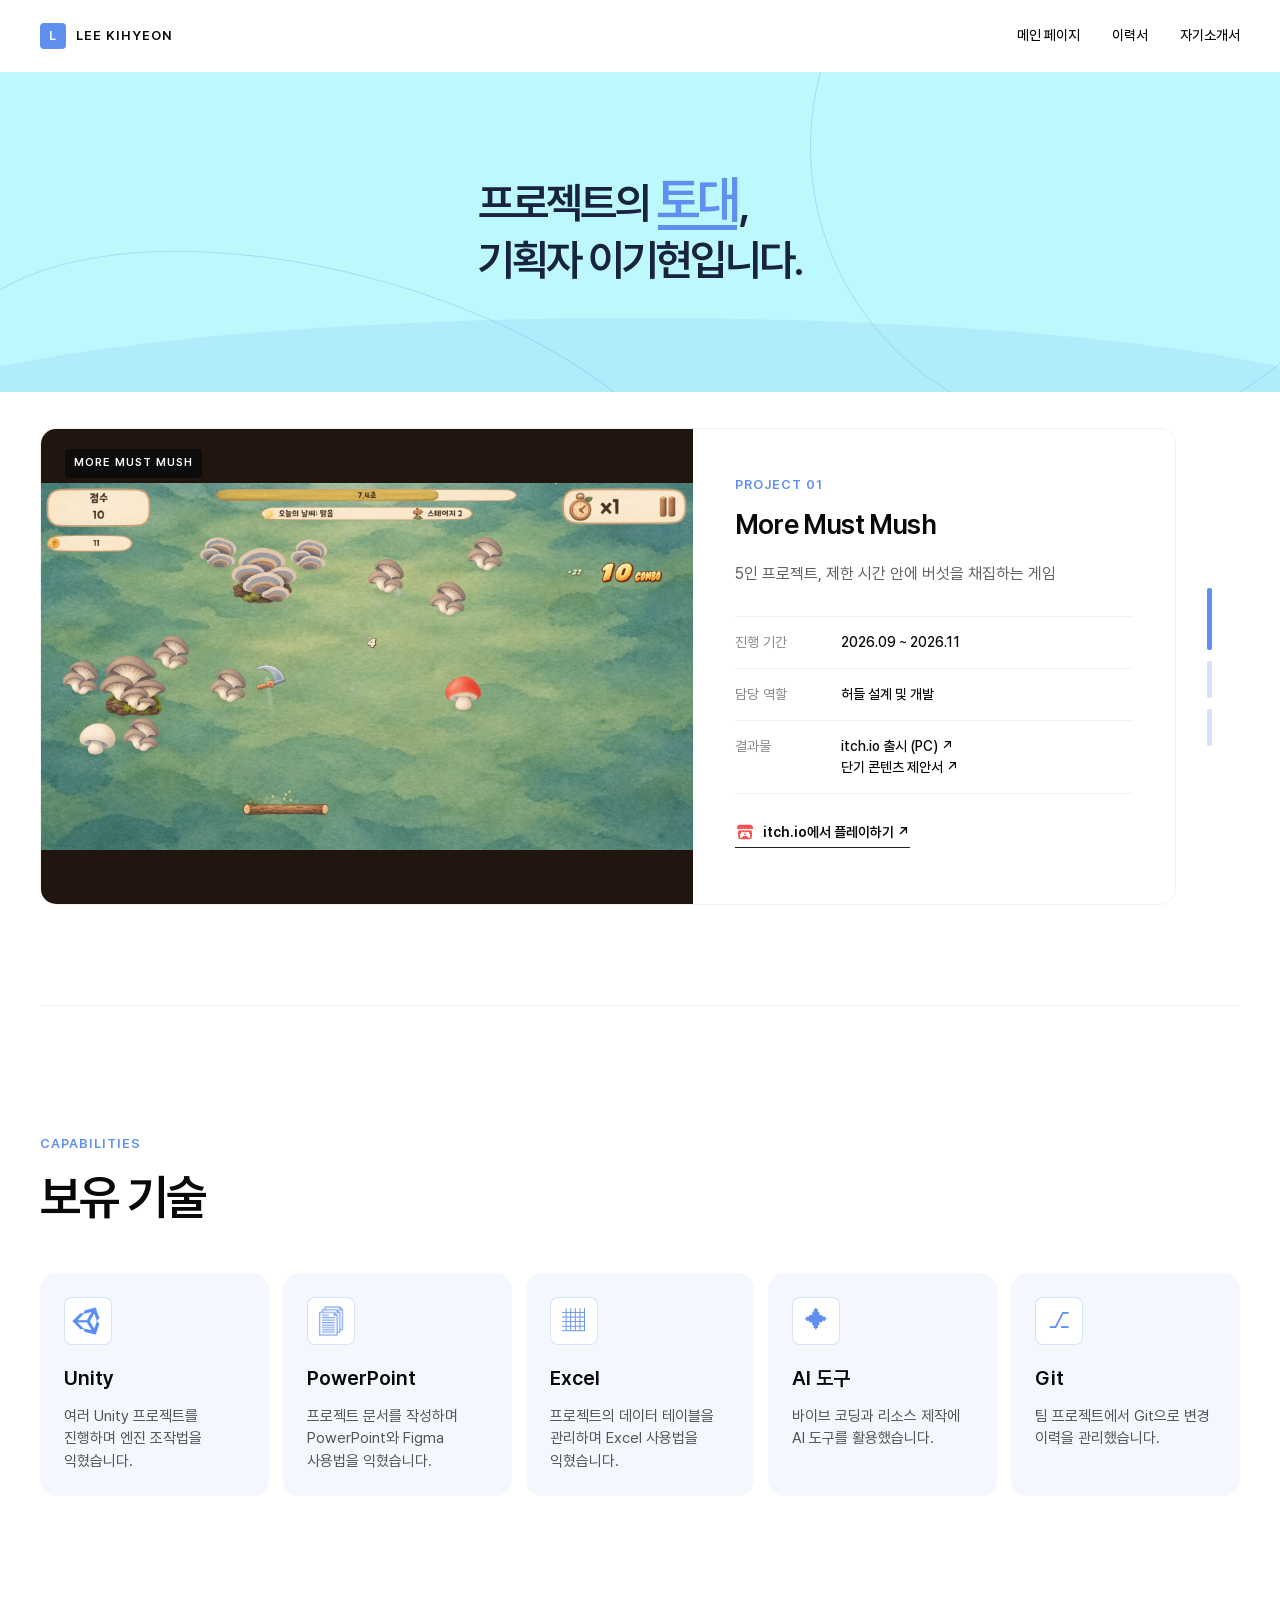
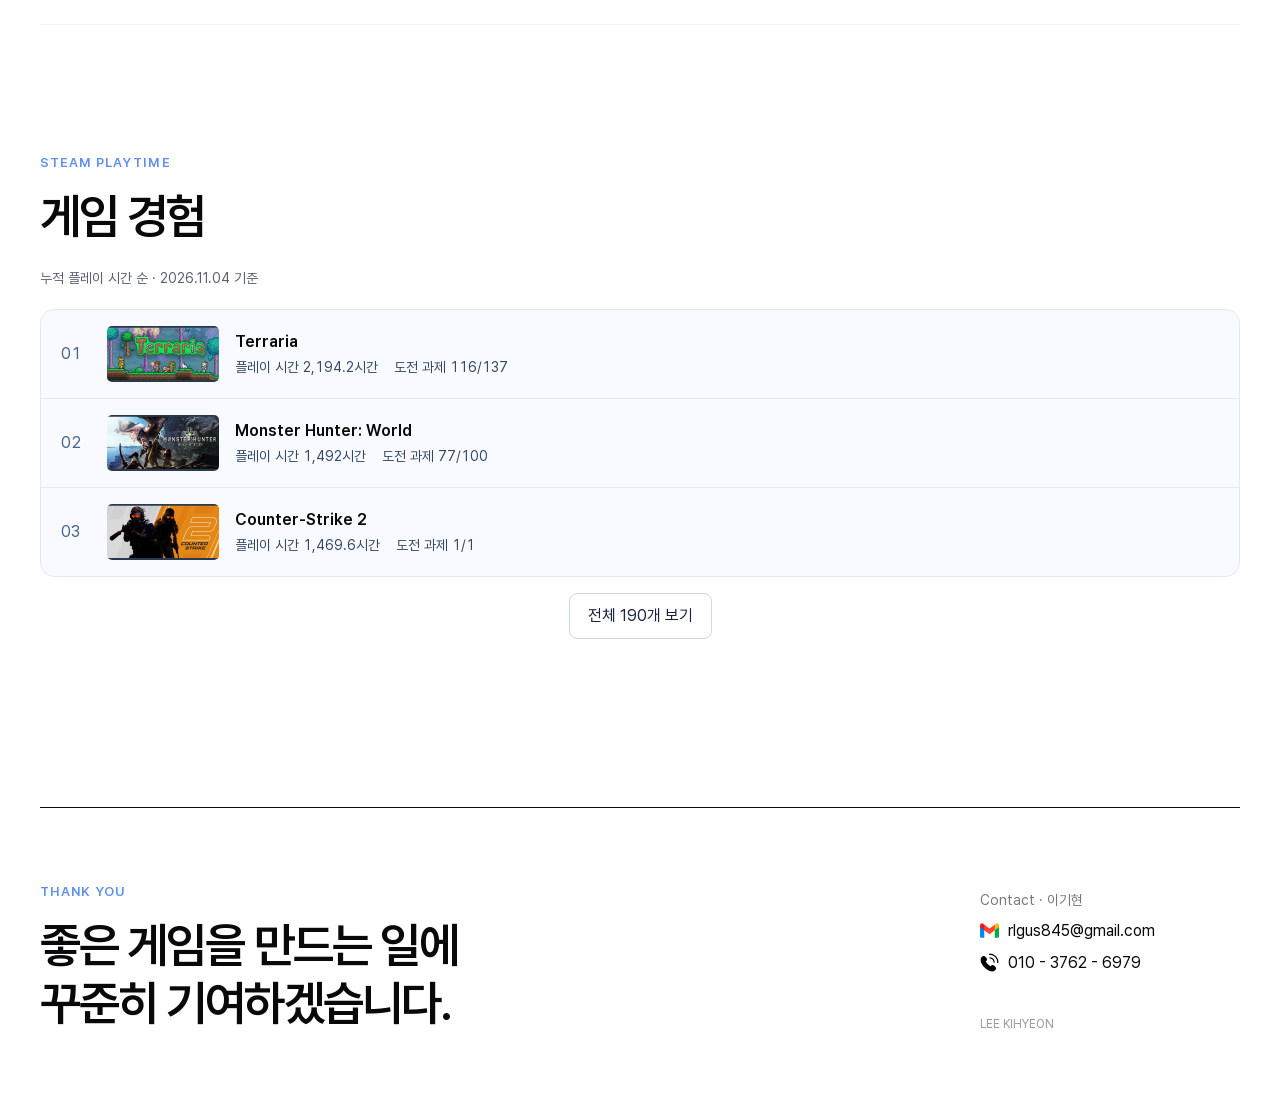
==== commit 27daa779: "[ADD] 프로젝트 정보에 MMM 추가" ====
--- a/index.html
+++ b/index.html
@@ -151,11 +151,43 @@
   <header class="topbar"><a class="brand" href="index.html"><span class="brand-mark">L</span><span>LEE KIHYEON</span></a><nav aria-label="페이지 이동"><a class="active" href="index.html">메인 페이지</a><a href="resume.html">이력서</a><a href="cover-letter.html">자기소개서</a></nav></header>
   <main>
     <section class="hero" id="top"><i class="orbit one"></i><i class="orbit two"></i><div class="hero-copy"><h1 class="">프로젝트의 <em>토대</em>,<br>기획자 이기현입니다.</h1></div></section>
-    <section class="section" id="projects" aria-labelledby="projectSectionTitle"><h2 class="project-section-title" id="projectSectionTitle">프로젝트 경험</h2><div class="project-viewport"><div class="project-pagination" aria-label="프로젝트 선택"><button class="project-page" type="button" data-project-page="0" aria-label="PROJECT 01 보기" aria-current="true"></button><button class="project-page" type="button" data-project-page="1" aria-label="PROJECT 02 보기" aria-current="false"></button><button class="project-page" type="button" data-project-page="2" aria-label="PROJECT 03 보기" aria-current="false"></button></div><div class="project-track" id="projectTrack">
-      <article class="project-card is-active" aria-hidden="false"><div class="project-visual has-image"><div class="visual-label">HIGHNUM</div><img class="project-screenshot" src="images/highnum.png" alt="하이넘 게임 플레이 화면"></div><div class="project-info"><p class="project-index">PROJECT 01</p><div class="project-title"><img class="project-icon" src="images/highnum-icon.png" alt="하이넘 아이콘"><h3>하이넘</h3></div><p class="project-summary">5인 프로젝트, Unity 기반 로그라이크 게임</p><dl><div><dt>진행 기간</dt><dd>2026.08 ~ 2026.09</dd></div><div><dt>담당 역할</dt><dd>시스템 기획 · 프로그래밍</dd></div><div><dt>결과물</dt><dd><a href="https://panasaga.itch.io/highnum" target="_blank" rel="noopener noreferrer">itch.io 출시 ↗</a><br><a href="https://drive.google.com/file/d/1bH8mo7WPFVuDRl3oOy-CSsLxg3vRgLzZ/view?usp=drive_link" target="_blank" rel="noopener noreferrer">이벤트 및 보상 시스템 기획서 ↗</a><br><a href="https://drive.google.com/file/d/1QoIE6mO0nk5Xbg2mynd-JQXiUhP5mNI3/view?usp=drive_link" target="_blank" rel="noopener noreferrer">데이터 테이블 구조도 ↗</a></dd></div></dl><a class="text-link with-icon" href="https://panasaga.itch.io/highnum" target="_blank" rel="noopener noreferrer"><img class="link-icon" src="images/itch-icon.png" alt="">itch.io에서 플레이하기 ↗</a></div></article>
-      <article class="project-card" aria-hidden="true"><div class="project-visual has-image"><div class="visual-label">MINESTOCK</div><img class="project-screenshot" src="images/minestock.png" alt="마인스톡 게임 플레이 화면"></div><div class="project-info"><p class="project-index">PROJECT 02</p><div class="project-title"><img class="project-icon" src="images/minestock-icon.png" alt="마인스톡 아이콘"><h3>마인스톡</h3></div><p class="project-summary">3인 프로젝트, Unity 기반 클리커 게임</p><dl><div><dt>진행 기간</dt><dd>2026.07</dd></div><div><dt>담당 역할</dt><dd>이미지 리소스 · 사운드 리소스</dd></div><div><dt>결과물</dt><dd><a href="https://docs.google.com/spreadsheets/d/14z6vJ1G5oFnON3kpvcNvYBlzzcKoESQh-5h1Ldtansw/edit?usp=drive_link" target="_blank" rel="noopener noreferrer">리소스 명세서 ↗</a><br><a href="https://drive.google.com/drive/folders/1u8IeS9hOO1J9t3b3Bjmz3twvjLvbykMA?usp=drive_link" target="_blank" rel="noopener noreferrer">리소스 모음 폴더 ↗</a></dd></div></dl></div></article>
-      <article class="project-card" aria-hidden="true"><div class="project-visual"><div class="visual-label">PROJECT IMAGE · 03</div><div class="screen sand"><div class="screen-top"><b>WAYFARER</b><span>PROTOTYPE</span></div><div class="screen-body"><div class="map"><i class="node"></i><i class="node"></i><i class="node"></i><i class="node"></i><i class="node"></i></div><div class="screen-panel"><span>OBJECTIVE</span><b>준비 → 여정 → 귀환</b><small>제한된 자원 속에서 나만의 경로를 설계합니다.</small><div class="progress"><i style="width:45%"></i></div></div></div></div></div><div class="project-info"><p class="project-index">PROJECT 03</p><h3>세 번째 프로젝트를 입력해주세요</h3><p class="project-summary">프로젝트의 핵심 재미와 본인이 기여한 결과를 간결하게 작성하세요.</p><dl><div><dt>진행 기간</dt><dd>2023. 04 — 2023. 08</dd></div><div><dt>담당 역할</dt><dd>밸런스 기획 · 데이터 설계</dd></div><div><dt>결과물</dt><dd>밸런스 테이블, 경제 시스템 문서</dd></div></dl></div></article>
-    </div></div></section>
+    <section class="section" id="projects" aria-labelledby="projectSectionTitle">
+      <h2 class="project-section-title" id="projectSectionTitle">프로젝트 경험</h2>
+      <div class="project-viewport">
+        <div class="project-pagination" aria-label="프로젝트 선택">
+          <button class="project-page" type="button" data-project-page="0" aria-label="PROJECT 01 More Must Mush 보기" aria-current="true"></button>
+          <button class="project-page" type="button" data-project-page="1" aria-label="PROJECT 02 High Num 보기" aria-current="false"></button>
+          <button class="project-page" type="button" data-project-page="2" aria-label="PROJECT 03 마인스톡 보기" aria-current="false"></button>
+        </div>
+        <div class="project-track" id="projectTrack">
+          <article class="project-card is-active" aria-hidden="false">
+            <div class="project-visual has-image">
+              <div class="visual-label">MORE MUST MUSH</div>
+              <img class="project-screenshot" src="images/more-must-mush.png" alt="More Must Mush 버섯 채집 플레이 화면">
+            </div>
+            <div class="project-info">
+              <p class="project-index">PROJECT 01</p>
+              <div class="project-title"><h3>More Must Mush</h3></div>
+              <p class="project-summary">5인 프로젝트, 제한 시간 안에 버섯을 채집하는 게임</p>
+              <dl>
+                <div><dt>진행 기간</dt><dd>2026.09 ~ 2026.11</dd></div>
+                <div><dt>담당 역할</dt><dd>허들 설계 및 개발</dd></div>
+                <div>
+                  <dt>결과물</dt>
+                  <dd>
+                    <a href="https://minsung0421.itch.io/moremustmush" target="_blank" rel="noopener noreferrer">itch.io 출시 (PC) ↗</a><br>
+                    <a href="https://drive.google.com/file/d/1-B-OJGYaxm7MP7AesrlG05VeEqw1gdjW/view?usp=drive_link" target="_blank" rel="noopener noreferrer">단기 콘텐츠 제안서 ↗</a>
+                  </dd>
+                </div>
+              </dl>
+              <a class="text-link with-icon" href="https://minsung0421.itch.io/moremustmush" target="_blank" rel="noopener noreferrer"><img class="link-icon" src="images/itch-icon.png" alt="">itch.io에서 플레이하기 ↗</a>
+            </div>
+          </article>
+          <article class="project-card" aria-hidden="true"><div class="project-visual has-image"><div class="visual-label">HIGHNUM</div><img class="project-screenshot" src="images/highnum.png" alt="하이넘 게임 플레이 화면"></div><div class="project-info"><p class="project-index">PROJECT 02</p><div class="project-title"><img class="project-icon" src="images/highnum-icon.png" alt="하이넘 아이콘"><h3>High Num</h3></div><p class="project-summary">5인 프로젝트, Unity 기반 로그라이크 게임</p><dl><div><dt>진행 기간</dt><dd>2026.08 ~ 2026.09</dd></div><div><dt>담당 역할</dt><dd>시스템 기획 · 프로그래밍</dd></div><div><dt>결과물</dt><dd><a href="https://panasaga.itch.io/highnum" target="_blank" rel="noopener noreferrer">itch.io 출시 ↗</a><br><a href="https://drive.google.com/file/d/1bH8mo7WPFVuDRl3oOy-CSsLxg3vRgLzZ/view?usp=drive_link" target="_blank" rel="noopener noreferrer">이벤트 및 보상 시스템 기획서 ↗</a><br><a href="https://drive.google.com/file/d/1QoIE6mO0nk5Xbg2mynd-JQXiUhP5mNI3/view?usp=drive_link" target="_blank" rel="noopener noreferrer">데이터 테이블 구조도 ↗</a></dd></div></dl><a class="text-link with-icon" href="https://panasaga.itch.io/highnum" target="_blank" rel="noopener noreferrer"><img class="link-icon" src="images/itch-icon.png" alt="">itch.io에서 플레이하기 ↗</a></div></article>
+          <article class="project-card" aria-hidden="true"><div class="project-visual has-image"><div class="visual-label">MINESTOCK</div><img class="project-screenshot" src="images/minestock.png" alt="마인스톡 게임 플레이 화면"></div><div class="project-info"><p class="project-index">PROJECT 03</p><div class="project-title"><img class="project-icon" src="images/minestock-icon.png" alt="마인스톡 아이콘"><h3>마인스톡</h3></div><p class="project-summary">3인 프로젝트, Unity 기반 클리커 게임</p><dl><div><dt>진행 기간</dt><dd>2026.07</dd></div><div><dt>담당 역할</dt><dd>이미지 리소스 · 사운드 리소스</dd></div><div><dt>결과물</dt><dd><a href="https://docs.google.com/spreadsheets/d/14z6vJ1G5oFnON3kpvcNvYBlzzcKoESQh-5h1Ldtansw/edit?usp=drive_link" target="_blank" rel="noopener noreferrer">리소스 명세서 ↗</a><br><a href="https://drive.google.com/drive/folders/1u8IeS9hOO1J9t3b3Bjmz3twvjLvbykMA?usp=drive_link" target="_blank" rel="noopener noreferrer">리소스 모음 폴더 ↗</a></dd></div></dl></div></article>
+        </div>
+      </div>
+    </section>
     <section class="section" id="skills" aria-labelledby="skills-title">
       <div class="section-heading"><div><p class="eyebrow">CAPABILITIES</p><h2 id="skills-title">보유 기술</h2></div></div>
       <div class="skill-grid">
